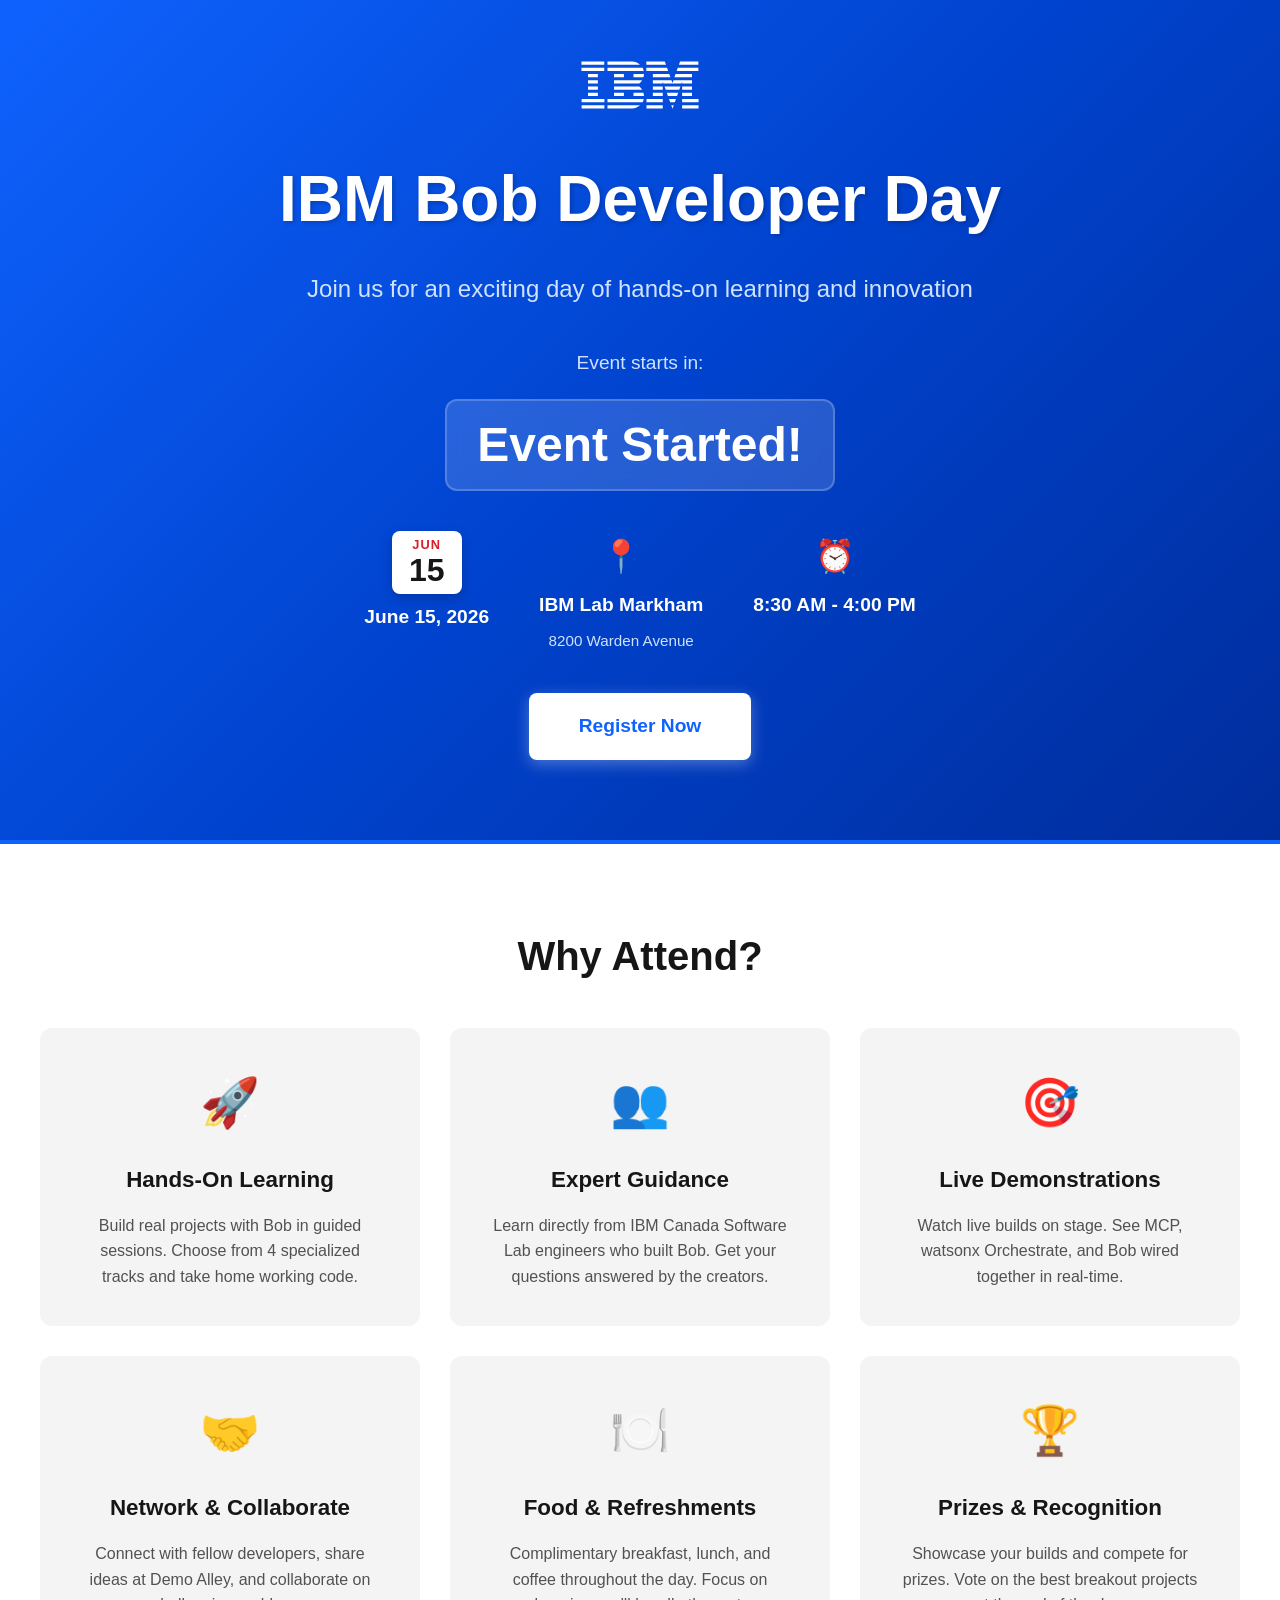
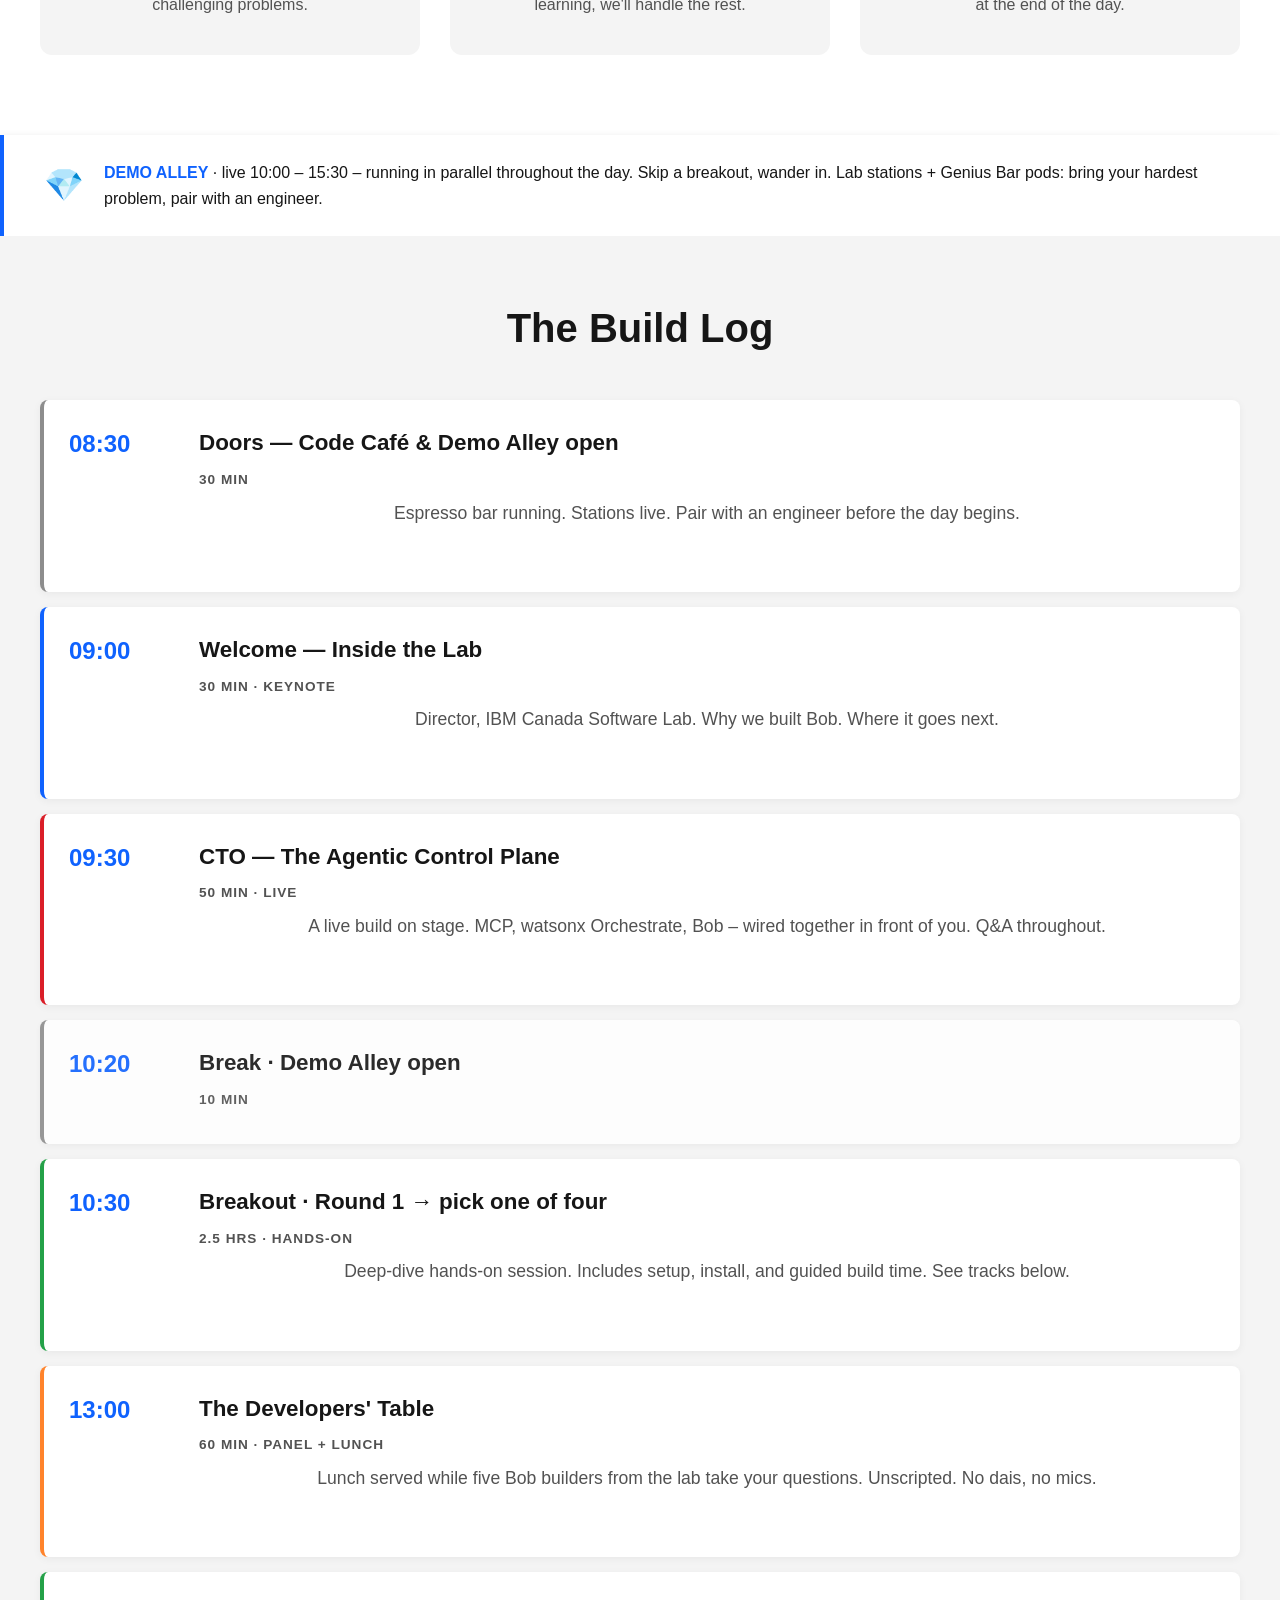
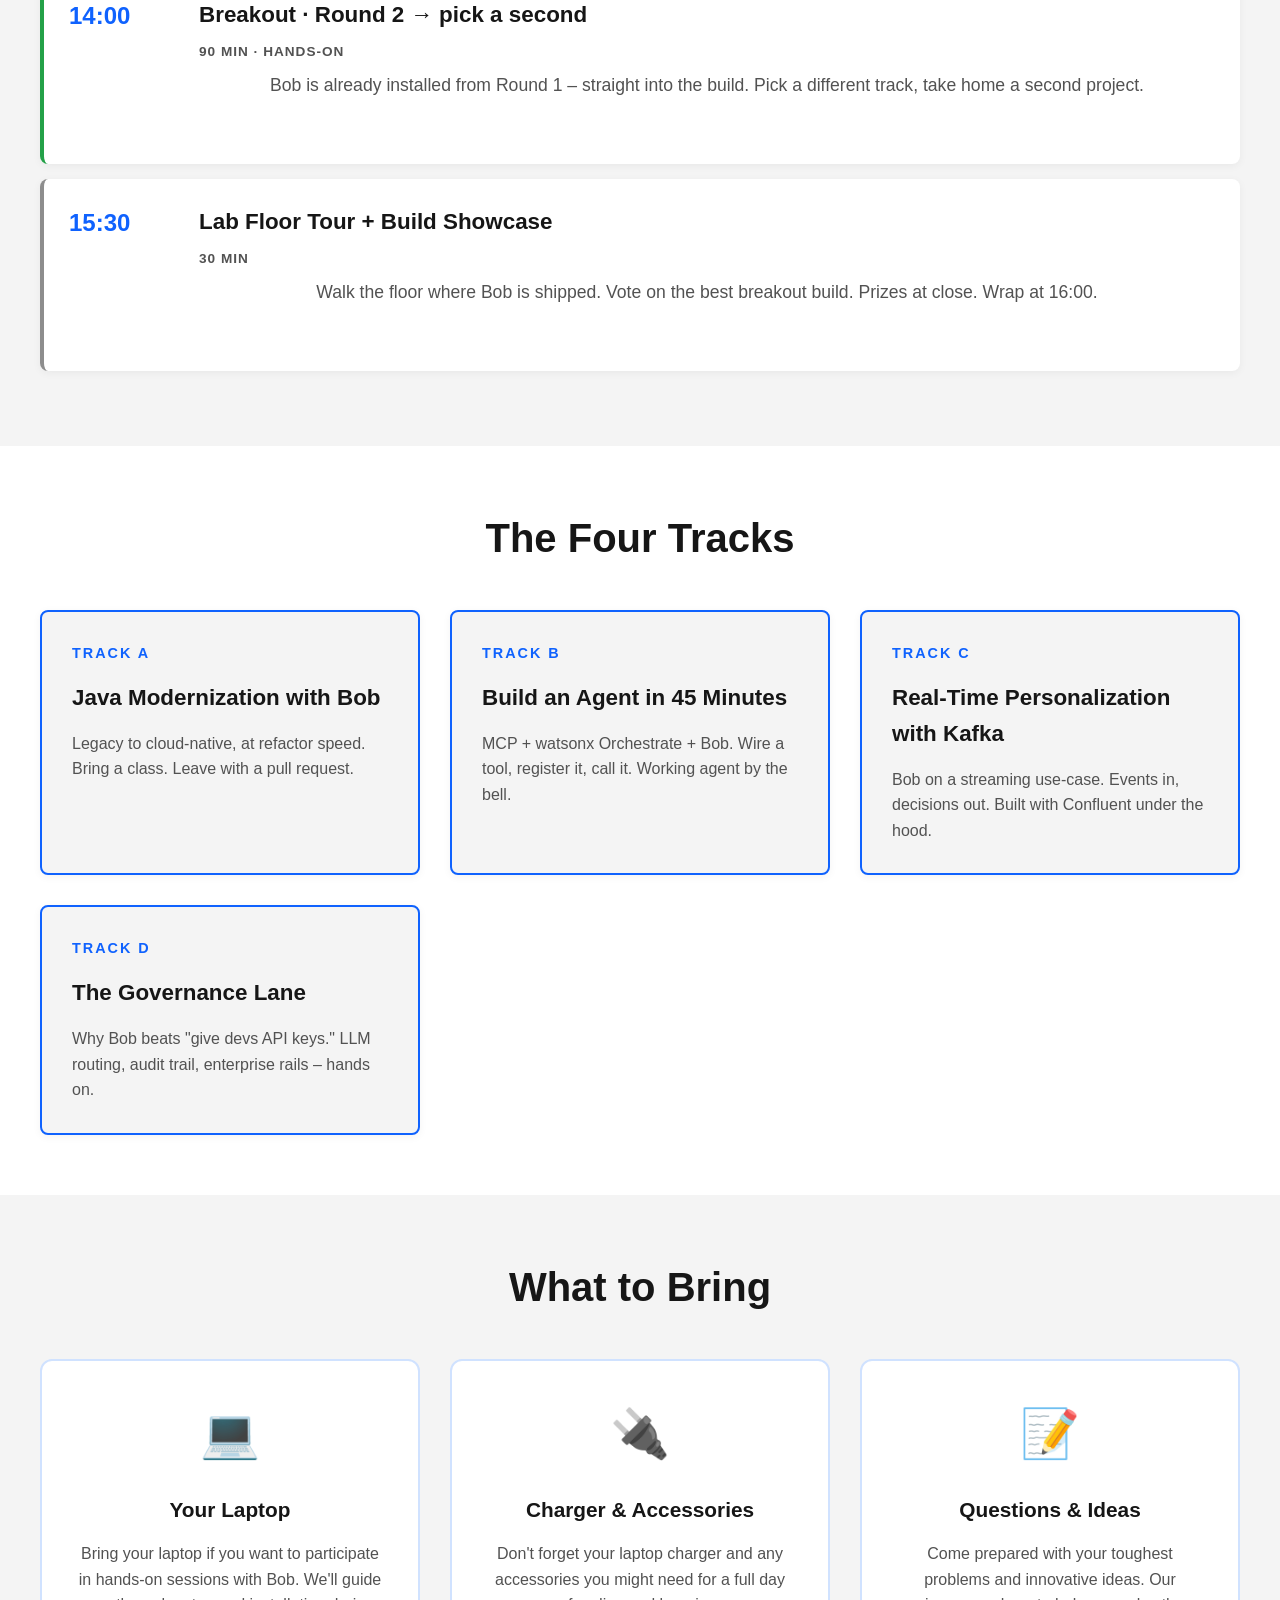
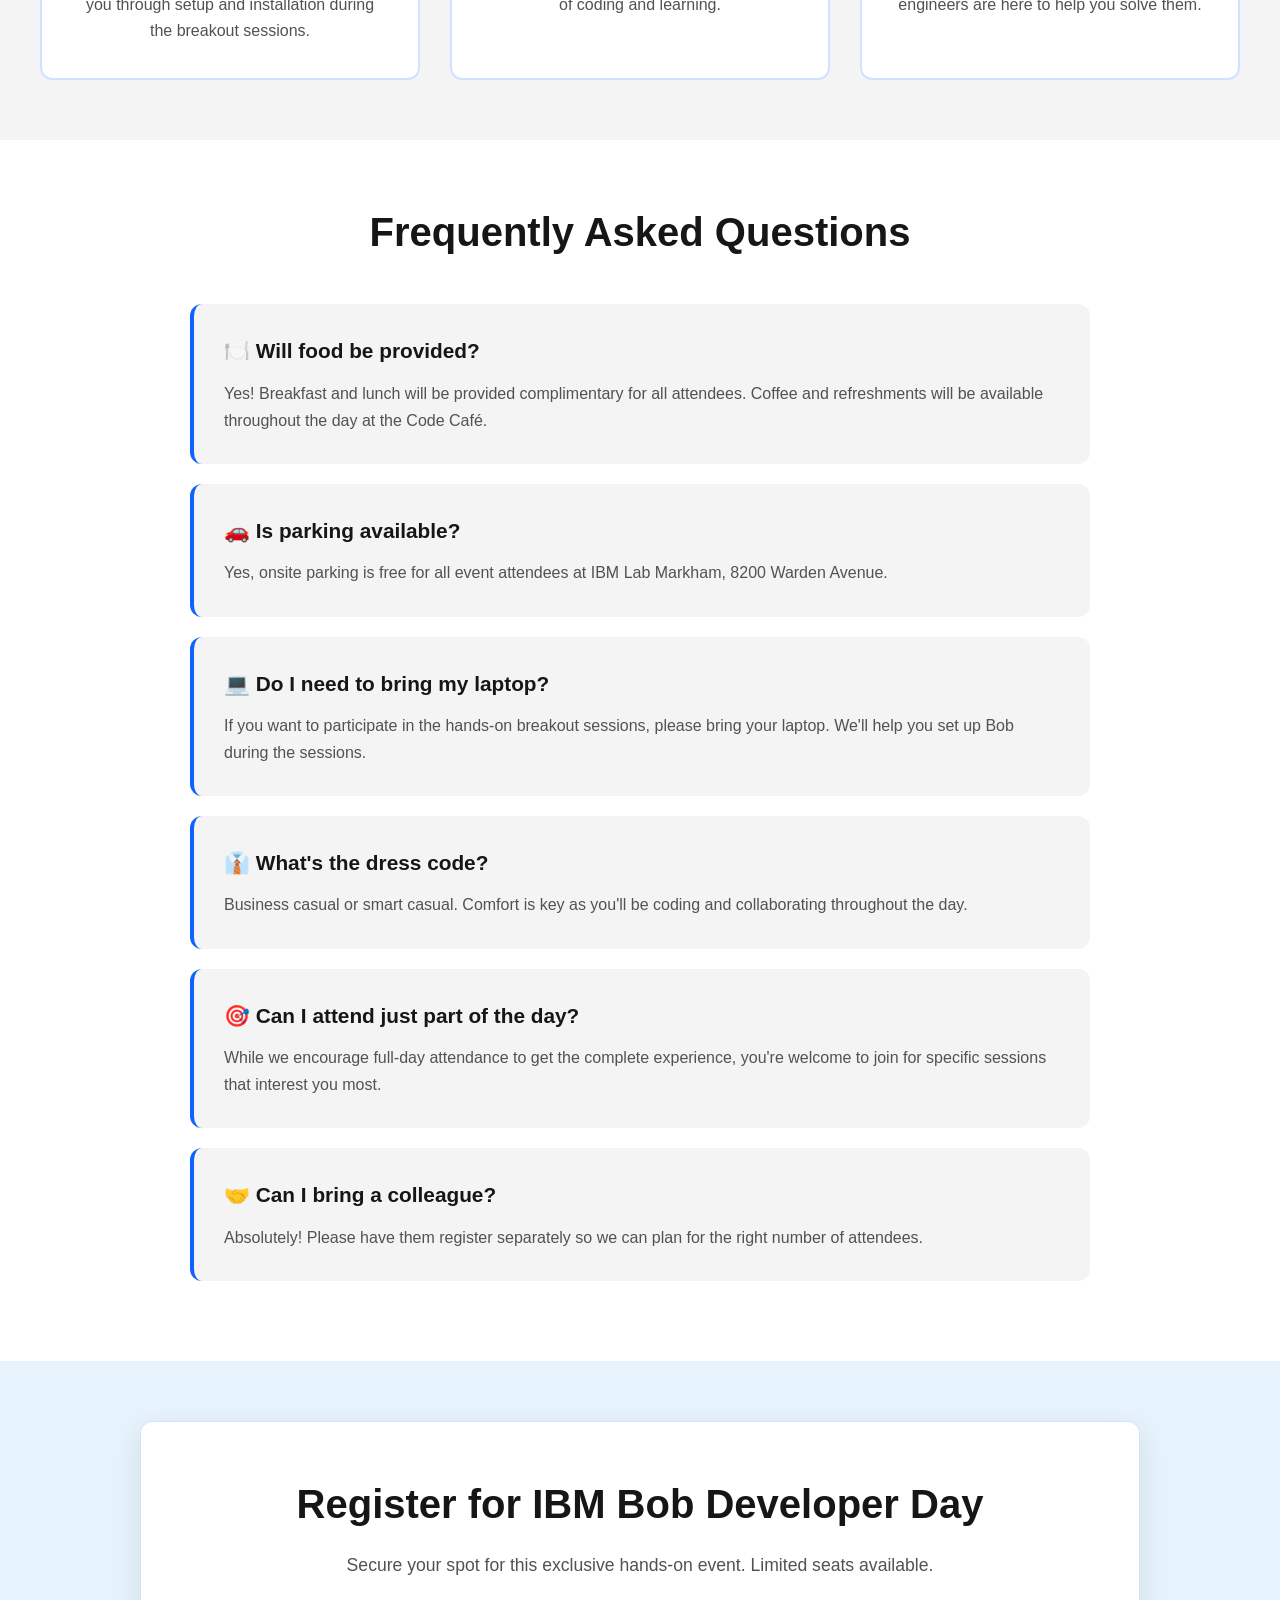
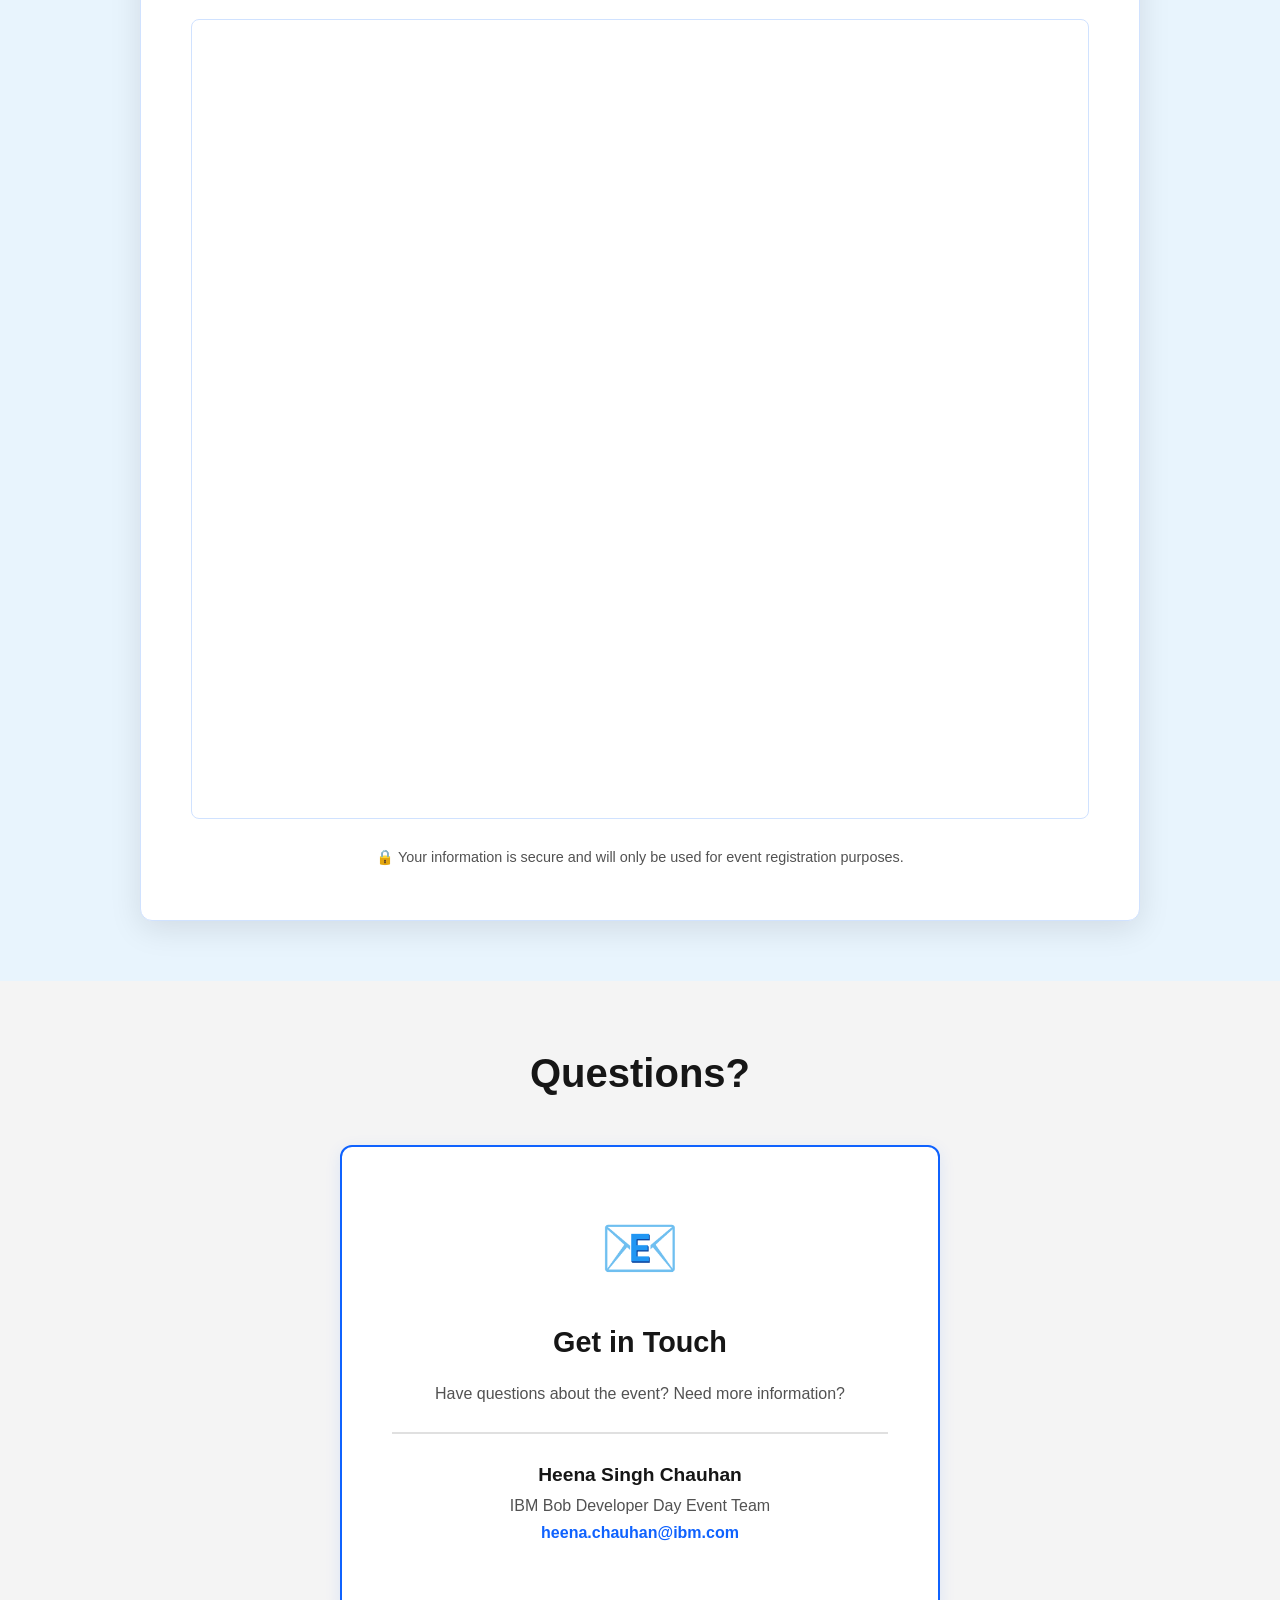
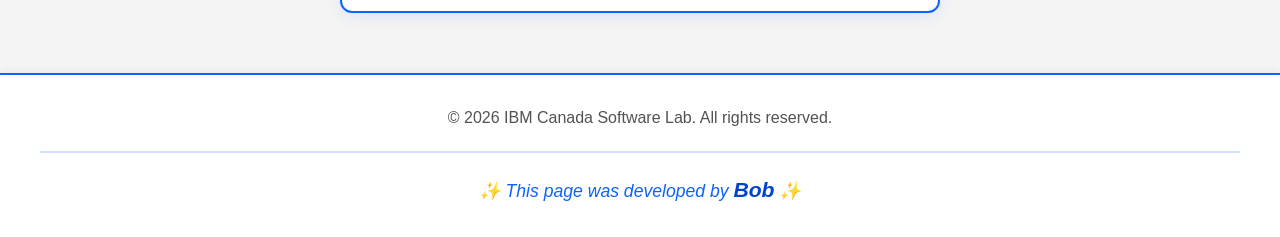
==== index.html @ 18f8a761 "Update index.html" ====
<!DOCTYPE html>
<html lang="en">
<head>
    <meta charset="UTF-8">
    <meta name="viewport" content="width=device-width, initial-scale=1.0">
    <title>IBM Bob Developer Day - June 15, 2026</title>
    <link rel="stylesheet" href="styles.css">
</head>
<body>
    <!-- Sticky Register Button -->
    <div id="stickyRegister" class="sticky-register">
        <a href="#register" class="btn-sticky">Register Now</a>
    </div>

    <div class="container">
        <header class="hero">
            <div class="hero-content">
                <img src="ibm-logo.svg" alt="IBM Logo" class="ibm-logo">
                <h1>IBM Bob Developer Day</h1>
                <p class="hero-subtitle">Join us for an exciting day of hands-on learning and innovation</p>
                
                <!-- Countdown Timer -->
                <div class="countdown-container">
                    <div class="countdown-label">Event starts in:</div>
                    <div id="countdown" class="countdown">
                        <div class="countdown-item">
                            <span id="days" class="countdown-value">00</span>
                            <span class="countdown-unit">Days</span>
                        </div>
                        <div class="countdown-item">
                            <span id="hours" class="countdown-value">00</span>
                            <span class="countdown-unit">Hours</span>
                        </div>
                        <div class="countdown-item">
                            <span id="minutes" class="countdown-value">00</span>
                            <span class="countdown-unit">Minutes</span>
                        </div>
                        <div class="countdown-item">
                            <span id="seconds" class="countdown-value">00</span>
                            <span class="countdown-unit">Seconds</span>
                        </div>
                    </div>
                </div>

                <div class="hero-details">
                    <div class="detail-item">
                        <div class="date-icon">
                            <div class="date-month">JUN</div>
                            <div class="date-day">15</div>
                        </div>
                        <strong>June 15, 2026</strong>
                    </div>
                    <div class="detail-item">
                        <span class="icon">📍</span>
                        <strong>IBM Lab Markham</strong>
                        <span>8200 Warden Avenue</span>
                    </div>
                    <div class="detail-item">
                        <span class="icon">⏰</span>
                        <strong>8:30 AM - 4:00 PM</strong>
                    </div>
                </div>
                <a href="#register" class="btn-hero">Register Now</a>
            </div>
        </header>

        <main>
            <!-- Event Highlights Section -->
            <section class="highlights-section">
                <h2 class="section-title">Why Attend?</h2>
                <div class="highlights-grid">
                    <div class="highlight-card">
                        <div class="highlight-icon">🚀</div>
                        <h3>Hands-On Learning</h3>
                        <p>Build real projects with Bob in guided sessions. Choose from 4 specialized tracks and take home working code.</p>
                    </div>
                    <div class="highlight-card">
                        <div class="highlight-icon">👥</div>
                        <h3>Expert Guidance</h3>
                        <p>Learn directly from IBM Canada Software Lab engineers who built Bob. Get your questions answered by the creators.</p>
                    </div>
                    <div class="highlight-card">
                        <div class="highlight-icon">🎯</div>
                        <h3>Live Demonstrations</h3>
                        <p>Watch live builds on stage. See MCP, watsonx Orchestrate, and Bob wired together in real-time.</p>
                    </div>
                    <div class="highlight-card">
                        <div class="highlight-icon">🤝</div>
                        <h3>Network & Collaborate</h3>
                        <p>Connect with fellow developers, share ideas at Demo Alley, and collaborate on challenging problems.</p>
                    </div>
                    <div class="highlight-card">
                        <div class="highlight-icon">🍽️</div>
                        <h3>Food & Refreshments</h3>
                        <p>Complimentary breakfast, lunch, and coffee throughout the day. Focus on learning, we'll handle the rest.</p>
                    </div>
                    <div class="highlight-card">
                        <div class="highlight-icon">🏆</div>
                        <h3>Prizes & Recognition</h3>
                        <p>Showcase your builds and compete for prizes. Vote on the best breakout projects at the end of the day.</p>
                    </div>
                </div>
            </section>

            <!-- Demo Alley Info -->
            <section class="info-banner">
                <div class="banner-content">
                    <span class="banner-icon">💎</span>
                    <div>
                        <strong>DEMO ALLEY</strong> · live 10:00 – 15:30 – running in parallel throughout the day. Skip a breakout, wander in. Lab stations + Genius Bar pods: bring your hardest problem, pair with an engineer.
                    </div>
                </div>
            </section>

            <!-- Agenda Section -->
            <section class="agenda-section">
                <h2 class="section-title">The Build Log</h2>
                
                <div class="agenda-timeline">
                    <div class="agenda-item">
                        <div class="time">08:30</div>
                        <div class="content">
                            <h3>Doors — Code Café & Demo Alley open</h3>
                            <p class="duration">30 MIN</p>
                            <p class="description">Espresso bar running. Stations live. Pair with an engineer before the day begins.</p>
                        </div>
                    </div>

                    <div class="agenda-item keynote">
                        <div class="time">09:00</div>
                        <div class="content">
                            <h3>Welcome — Inside the Lab <span class="badge"></span></h3>
                            <p class="duration">30 MIN · KEYNOTE</p>
                            <p class="description">Director, IBM Canada Software Lab. Why we built Bob. Where it goes next.</p>
                        </div>
                    </div>

                    <div class="agenda-item live">
                        <div class="time">09:30</div>
                        <div class="content">
                            <h3>CTO — The Agentic Control Plane <span class="badge"></span></h3>
                            <p class="duration">50 MIN · LIVE</p>
                            <p class="description">A live build on stage. MCP, watsonx Orchestrate, Bob – wired together in front of you. Q&A throughout.</p>
                        </div>
                    </div>

                    <div class="agenda-item break">
                        <div class="time">10:20</div>
                        <div class="content">
                            <h3>Break · Demo Alley open</h3>
                            <p class="duration">10 MIN</p>
                        </div>
                    </div>

                    <div class="agenda-item hands-on">
                        <div class="time">10:30</div>
                        <div class="content">
                            <h3>Breakout · Round 1 → pick one of four <span class="badge"></span></h3>
                            <p class="duration">2.5 HRS · HANDS-ON</p>
                            <p class="description">Deep-dive hands-on session. Includes setup, install, and guided build time. See tracks below.</p>
                        </div>
                    </div>

                    <div class="agenda-item panel">
                        <div class="time">13:00</div>
                        <div class="content">
                            <h3>The Developers' Table <span class="badge"></span></h3>
                            <p class="duration">60 MIN · PANEL + LUNCH</p>
                            <p class="description">Lunch served while five Bob builders from the lab take your questions. Unscripted. No dais, no mics.</p>
                        </div>
                    </div>

                    <div class="agenda-item hands-on">
                        <div class="time">14:00</div>
                        <div class="content">
                            <h3>Breakout · Round 2 → pick a second <span class="badge"></span></h3>
                            <p class="duration">90 MIN · HANDS-ON</p>
                            <p class="description">Bob is already installed from Round 1 – straight into the build. Pick a different track, take home a second project.</p>
                        </div>
                    </div>

                    <div class="agenda-item">
                        <div class="time">15:30</div>
                        <div class="content">
                            <h3>Lab Floor Tour + Build Showcase</h3>
                            <p class="duration">30 MIN</p>
                            <p class="description">Walk the floor where Bob is shipped. Vote on the best breakout build. Prizes at close. Wrap at 16:00.</p>
                        </div>
                    </div>
                </div>
            </section>

            <!-- Tracks Section -->
            <section class="tracks-section">
                <h2 class="section-title">The Four Tracks</h2>
                
                <div class="tracks-grid">
                    <div class="track-card">
                        <div class="track-header">TRACK A</div>
                        <h3>Java Modernization with Bob</h3>
                        <p>Legacy to cloud-native, at refactor speed. Bring a class. Leave with a pull request.</p>
                    </div>

                    <div class="track-card">
                        <div class="track-header">TRACK B</div>
                        <h3>Build an Agent in 45 Minutes</h3>
                        <p>MCP + watsonx Orchestrate + Bob. Wire a tool, register it, call it. Working agent by the bell.</p>
                    </div>

                    <div class="track-card">
                        <div class="track-header">TRACK C</div>
                        <h3>Real-Time Personalization with Kafka</h3>
                        <p>Bob on a streaming use-case. Events in, decisions out. Built with Confluent under the hood.</p>
                    </div>

                    <div class="track-card">
                        <div class="track-header">TRACK D</div>
                        <h3>The Governance Lane</h3>
                        <p>Why Bob beats "give devs API keys." LLM routing, audit trail, enterprise rails – hands on.</p>
                    </div>
                </div>
            </section>

            <!-- What to Bring Section -->
            <section class="info-section">
                <h2 class="section-title">What to Bring</h2>
                <div class="info-content">
                    <div class="info-card">
                        <div class="info-icon">💻</div>
                        <h3>Your Laptop</h3>
                        <p>Bring your laptop if you want to participate in hands-on sessions with Bob. We'll guide you through setup and installation during the breakout sessions.</p>
                    </div>
                    <div class="info-card">
                        <div class="info-icon">🔌</div>
                        <h3>Charger & Accessories</h3>
                        <p>Don't forget your laptop charger and any accessories you might need for a full day of coding and learning.</p>
                    </div>
                    <div class="info-card">
                        <div class="info-icon">📝</div>
                        <h3>Questions & Ideas</h3>
                        <p>Come prepared with your toughest problems and innovative ideas. Our engineers are here to help you solve them.</p>
                    </div>
                </div>
            </section>

            <!-- FAQ Section -->
            <section class="faq-section">
                <h2 class="section-title">Frequently Asked Questions</h2>
                <div class="faq-container">
                    <div class="faq-item">
                        <h3>🍽️ Will food be provided?</h3>
                        <p>Yes! Breakfast and lunch will be provided complimentary for all attendees. Coffee and refreshments will be available throughout the day at the Code Café.</p>
                    </div>
                    <div class="faq-item">
                        <h3>🚗 Is parking available?</h3>
                        <p>Yes, onsite parking is free for all event attendees at IBM Lab Markham, 8200 Warden Avenue.</p>
                    </div>
                    <div class="faq-item">
                        <h3>💻 Do I need to bring my laptop?</h3>
                        <p>If you want to participate in the hands-on breakout sessions, please bring your laptop. We'll help you set up Bob during the sessions.</p>
                    </div>
                    <div class="faq-item">
                        <h3>👔 What's the dress code?</h3>
                        <p>Business casual or smart casual. Comfort is key as you'll be coding and collaborating throughout the day.</p>
                    </div>
                    <div class="faq-item">
                        <h3>🎯 Can I attend just part of the day?</h3>
                        <p>While we encourage full-day attendance to get the complete experience, you're welcome to join for specific sessions that interest you most.</p>
                    </div>
                    <div class="faq-item">
                        <h3>🤝 Can I bring a colleague?</h3>
                        <p>Absolutely! Please have them register separately so we can plan for the right number of attendees.</p>
                    </div>
                </div>
            </section>

            <!-- Registration Section -->
            <section id="register" class="registration-section">
                <div class="registration-card" style="max-width: 1000px;">
                    <h2>Register for IBM Bob Developer Day</h2>
                    <p class="description">Secure your spot for this exclusive hands-on event. Limited seats available.</p>
                    
                    <!-- PASTE YOUR AIRTABLE EMBED CODE BELOW THIS LINE -->
                    <!-- Replace the src URL with your Airtable embed URL -->
                    <iframe class="airtable-embed"
                            src="https://airtable.com/embed/appYo5AO9TQs8hWMN/shrfKEt4EBQ4R2yKo"
                            frameborder="0"
                            onmousewheel=""
                            width="100%"
                            height="800"
                            style="background: transparent; border: 1px solid #d0e2ff; border-radius: 8px;">
                    </iframe>
                    <!-- PASTE YOUR AIRTABLE EMBED CODE ABOVE THIS LINE -->
                    
                    <p style="text-align: center; color: #525252; margin-top: 20px; font-size: 0.9em;">
                        🔒 Your information is secure and will only be used for event registration purposes.
                    </p>
                </div>
            </section>

            <!-- Contact Section -->
            <section class="contact-section">
                <h2 class="section-title">Questions?</h2>
                <div class="contact-card">
                    <div class="contact-icon">📧</div>
                    <h3>Get in Touch</h3>
                    <p>Have questions about the event? Need more information?</p>
                    <p class="contact-info">
                        <strong>Heena Singh Chauhan</strong><br>
                        IBM Bob Developer Day Event Team<br>
                        <a href="mailto:heena.chauhan@ibm.com">heena.chauhan@ibm.com</a>
                    </p>
                </div>
            </section>
        </main>

        <footer>
            <p>&copy; 2026 IBM Canada Software Lab. All rights reserved.</p>
            <div class="bob-credit">
                <p>✨ This page was developed by <strong>Bob</strong> ✨</p>
            </div>
        </footer>
    </div>

    <script src="script.js"></script>
</body>
</html>
---- styles.css ----
* {
    margin: 0;
    padding: 0;
    box-sizing: border-box;
}

body {
    font-family: 'IBM Plex Sans', 'Segoe UI', Tahoma, Geneva, Verdana, sans-serif;
    background: #e8f4fd;
    color: #161616;
    line-height: 1.6;
}

.container {
    max-width: 1400px;
    margin: 0 auto;
}

/* Sticky Register Button */
.sticky-register {
    position: fixed;
    bottom: 30px;
    right: 30px;
    z-index: 999;
    opacity: 0;
    transform: translateY(100px);
    transition: all 0.3s ease;
}

.sticky-register.visible {
    opacity: 1;
    transform: translateY(0);
}

.btn-sticky {
    display: inline-block;
    padding: 16px 32px;
    background: #0f62fe;
    color: white;
    text-decoration: none;
    border-radius: 50px;
    font-size: 1.1em;
    font-weight: 600;
    box-shadow: 0 8px 24px rgba(15, 98, 254, 0.4);
    transition: all 0.3s;
}

.btn-sticky:hover {
    background: #0043ce;
    transform: translateY(-3px);
    box-shadow: 0 12px 32px rgba(15, 98, 254, 0.5);
}

/* Hero Section */
.hero {
    background: linear-gradient(135deg, #0f62fe 0%, #0043ce 50%, #002d9c 100%);
    padding: 60px 40px 80px;
    text-align: center;
    border-bottom: 4px solid #0f62fe;
    box-shadow: 0 4px 20px rgba(15, 98, 254, 0.2);
}

.ibm-logo {
    width: 120px;
    height: auto;
    margin-bottom: 30px;
    filter: brightness(0) invert(1);
}

.hero-content h1 {
    font-size: 4em;
    font-weight: 600;
    margin-bottom: 20px;
    color: #ffffff;
    text-shadow: 2px 2px 4px rgba(0, 0, 0, 0.2);
}

.hero-subtitle {
    font-size: 1.5em;
    color: #d0e2ff;
    margin-bottom: 40px;
}

/* Countdown Timer */
.countdown-container {
    margin: 40px 0;
}

.countdown-label {
    color: #d0e2ff;
    font-size: 1.2em;
    margin-bottom: 20px;
    font-weight: 500;
}

.countdown {
    display: flex;
    justify-content: center;
    gap: 30px;
    flex-wrap: wrap;
}

.countdown-item {
    background: rgba(255, 255, 255, 0.15);
    backdrop-filter: blur(10px);
    padding: 20px 30px;
    border-radius: 12px;
    min-width: 100px;
    border: 2px solid rgba(255, 255, 255, 0.2);
}

.countdown-value {
    display: block;
    font-size: 3em;
    font-weight: 700;
    color: #ffffff;
    line-height: 1;
}

.countdown-unit {
    display: block;
    font-size: 0.9em;
    color: #d0e2ff;
    margin-top: 8px;
    text-transform: uppercase;
    letter-spacing: 1px;
}

.hero-details {
    display: flex;
    justify-content: center;
    gap: 50px;
    margin: 40px 0;
    flex-wrap: wrap;
}

.detail-item {
    display: flex;
    flex-direction: column;
    align-items: center;
    gap: 8px;
}

.detail-item .icon {
    font-size: 2em;
}

/* Custom Date Icon */
.date-icon {
    background: #ffffff;
    border-radius: 8px;
    padding: 8px 12px;
    text-align: center;
    box-shadow: 0 4px 12px rgba(0, 0, 0, 0.2);
    min-width: 70px;
}

.date-month {
    font-size: 0.8em;
    font-weight: 700;
    color: #da1e28;
    letter-spacing: 1px;
    line-height: 1;
}

.date-day {
    font-size: 2em;
    font-weight: 700;
    color: #161616;
    line-height: 1;
    margin-top: 2px;
}

.detail-item strong {
    font-size: 1.2em;
    color: #ffffff;
}

.detail-item span {
    color: #d0e2ff;
    font-size: 0.95em;
}

.btn-hero {
    display: inline-block;
    padding: 18px 50px;
    background: #ffffff;
    color: #0f62fe;
    text-decoration: none;
    border-radius: 8px;
    font-size: 1.2em;
    font-weight: 600;
    transition: all 0.3s;
    box-shadow: 0 4px 15px rgba(255, 255, 255, 0.3);
}

.btn-hero:hover {
    background: #f4f4f4;
    transform: translateY(-2px);
    box-shadow: 0 6px 20px rgba(255, 255, 255, 0.4);
}

/* Event Highlights Section */
.highlights-section {
    background: #ffffff;
    padding: 80px 40px;
}

.highlights-grid {
    display: grid;
    grid-template-columns: repeat(auto-fit, minmax(300px, 1fr));
    gap: 30px;
    max-width: 1200px;
    margin: 0 auto;
}

.highlight-card {
    background: #f4f4f4;
    padding: 35px;
    border-radius: 12px;
    text-align: center;
    transition: all 0.3s;
    border: 2px solid transparent;
}

.highlight-card:hover {
    transform: translateY(-5px);
    box-shadow: 0 8px 24px rgba(15, 98, 254, 0.15);
    border-color: #0f62fe;
    background: #ffffff;
}

.highlight-icon {
    font-size: 3em;
    margin-bottom: 20px;
}

.highlight-card h3 {
    font-size: 1.4em;
    color: #161616;
    margin-bottom: 15px;
    font-weight: 600;
}

.highlight-card p {
    color: #525252;
    line-height: 1.6;
}

/* Info Banner */
.info-banner {
    background: #ffffff;
    border-left: 4px solid #0f62fe;
    padding: 25px 40px;
    margin: 0;
    box-shadow: 0 2px 8px rgba(0, 0, 0, 0.1);
}

.banner-content {
    display: flex;
    align-items: center;
    gap: 20px;
    max-width: 1200px;
    margin: 0 auto;
}

.banner-icon {
    font-size: 2em;
}

.banner-content strong {
    color: #0f62fe;
}

/* Section Styling */
section {
    padding: 60px 40px;
}

.section-title {
    font-size: 2.5em;
    margin-bottom: 40px;
    color: #161616;
    text-align: center;
    font-weight: 600;
}

/* Agenda Timeline */
.agenda-section {
    background: #f4f4f4;
}

.agenda-timeline {
    max-width: 1200px;
    margin: 0 auto;
}

.agenda-item {
    display: grid;
    grid-template-columns: 100px 1fr;
    gap: 30px;
    padding: 25px;
    margin-bottom: 15px;
    background: #ffffff;
    border-radius: 8px;
    border-left: 4px solid #8d8d8d;
    transition: all 0.3s;
    box-shadow: 0 2px 8px rgba(0, 0, 0, 0.05);
}

.agenda-item:hover {
    box-shadow: 0 4px 16px rgba(0, 0, 0, 0.1);
    transform: translateX(5px);
}

.agenda-item.keynote {
    border-left-color: #0f62fe;
}

.agenda-item.live {
    border-left-color: #da1e28;
}

.agenda-item.hands-on {
    border-left-color: #24a148;
}

.agenda-item.panel {
    border-left-color: #ff832b;
}

.agenda-item.break {
    border-left-color: #8d8d8d;
    opacity: 0.9;
}

.agenda-item .time {
    font-size: 1.5em;
    font-weight: 700;
    color: #0f62fe;
}

.agenda-item h3 {
    font-size: 1.4em;
    color: #161616;
    margin-bottom: 8px;
    font-weight: 600;
}

.agenda-item .badge {
    color: #0f62fe;
    font-size: 0.8em;
}

.agenda-item .duration {
    color: #525252;
    font-size: 0.85em;
    margin-bottom: 8px;
    text-transform: uppercase;
    letter-spacing: 1px;
    font-weight: 600;
}

.agenda-item .description {
    color: #525252;
    line-height: 1.6;
}

/* Tracks Section */
.tracks-section {
    background: #ffffff;
}

.tracks-grid {
    display: grid;
    grid-template-columns: repeat(auto-fit, minmax(280px, 1fr));
    gap: 30px;
    max-width: 1200px;
    margin: 0 auto;
}

.track-card {
    background: #f4f4f4;
    padding: 30px;
    border-radius: 8px;
    border: 2px solid #0f62fe;
    transition: all 0.3s;
    box-shadow: 0 2px 8px rgba(0, 0, 0, 0.05);
}

.track-card:hover {
    transform: translateY(-5px);
    box-shadow: 0 8px 24px rgba(15, 98, 254, 0.2);
    background: #ffffff;
}

.track-header {
    color: #0f62fe;
    font-weight: 700;
    font-size: 0.9em;
    letter-spacing: 2px;
    margin-bottom: 15px;
}

.track-card h3 {
    font-size: 1.4em;
    color: #161616;
    margin-bottom: 15px;
    font-weight: 600;
}

.track-card p {
    color: #525252;
    line-height: 1.6;
}

/* Info Section (What to Bring) */
.info-section {
    background: #f4f4f4;
}

.info-content {
    display: grid;
    grid-template-columns: repeat(auto-fit, minmax(300px, 1fr));
    gap: 30px;
    max-width: 1200px;
    margin: 0 auto;
}

.info-card {
    background: #ffffff;
    padding: 35px;
    border-radius: 12px;
    text-align: center;
    border: 2px solid #d0e2ff;
    transition: all 0.3s;
}

.info-card:hover {
    transform: translateY(-5px);
    box-shadow: 0 8px 24px rgba(15, 98, 254, 0.15);
    border-color: #0f62fe;
}

.info-icon {
    font-size: 3em;
    margin-bottom: 20px;
}

.info-card h3 {
    font-size: 1.3em;
    color: #161616;
    margin-bottom: 15px;
    font-weight: 600;
}

.info-card p {
    color: #525252;
    line-height: 1.6;
}

/* FAQ Section */
.faq-section {
    background: #ffffff;
}

.faq-container {
    max-width: 900px;
    margin: 0 auto;
}

.faq-item {
    background: #f4f4f4;
    padding: 30px;
    margin-bottom: 20px;
    border-radius: 12px;
    border-left: 4px solid #0f62fe;
    transition: all 0.3s;
}

.faq-item:hover {
    box-shadow: 0 4px 16px rgba(15, 98, 254, 0.1);
    transform: translateX(5px);
}

.faq-item h3 {
    font-size: 1.3em;
    color: #161616;
    margin-bottom: 12px;
    font-weight: 600;
}

.faq-item p {
    color: #525252;
    line-height: 1.7;
}

/* Contact Section */
.contact-section {
    background: #f4f4f4;
}

.contact-card {
    max-width: 600px;
    margin: 0 auto;
    background: #ffffff;
    padding: 50px;
    border-radius: 12px;
    text-align: center;
    border: 2px solid #0f62fe;
    box-shadow: 0 4px 16px rgba(15, 98, 254, 0.1);
}

.contact-icon {
    font-size: 4em;
    margin-bottom: 20px;
}

.contact-card h3 {
    font-size: 1.8em;
    color: #161616;
    margin-bottom: 15px;
    font-weight: 600;
}

.contact-card p {
    color: #525252;
    line-height: 1.7;
    margin-bottom: 15px;
}

.contact-info {
    margin-top: 25px;
    padding-top: 25px;
    border-top: 2px solid #e0e0e0;
}

.contact-info strong {
    color: #161616;
    font-size: 1.2em;
}

.contact-info a {
    color: #0f62fe;
    text-decoration: none;
    font-weight: 600;
}

.contact-info a:hover {
    text-decoration: underline;
}

/* Registration Section */
.registration-section {
    background: #e8f4fd;
}

.registration-card {
    max-width: 900px;
    margin: 0 auto;
    background: #ffffff;
    border-radius: 12px;
    padding: 50px;
    box-shadow: 0 8px 32px rgba(0, 0, 0, 0.1);
    border: 1px solid #d0e2ff;
}

.registration-card h2 {
    font-size: 2.5em;
    color: #161616;
    margin-bottom: 15px;
    text-align: center;
    font-weight: 600;
}

.description {
    color: #525252;
    margin-bottom: 40px;
    text-align: center;
    font-size: 1.1em;
}

.form-row {
    display: grid;
    grid-template-columns: 1fr 1fr;
    gap: 25px;
    margin-bottom: 25px;
}

@media (max-width: 768px) {
    .form-row {
        grid-template-columns: 1fr;
    }
    
    .hero-details {
        flex-direction: column;
        gap: 30px;
    }
    
    .agenda-item {
        grid-template-columns: 1fr;
        gap: 15px;
    }
    
    .hero-content h1 {
        font-size: 2.5em;
    }
    
    .countdown {
        gap: 15px;
    }
    
    .countdown-item {
        min-width: 80px;
        padding: 15px 20px;
    }
    
    .countdown-value {
        font-size: 2em;
    }
    
    .sticky-register {
        bottom: 20px;
        right: 20px;
    }
    
    .btn-sticky {
        padding: 14px 28px;
        font-size: 1em;
    }
}

.form-group {
    display: flex;
    flex-direction: column;
}

.form-group label {
    color: #161616;
    font-weight: 600;
    margin-bottom: 10px;
    font-size: 0.95em;
}

.form-group input {
    padding: 14px 18px;
    border: 2px solid #d0e2ff;
    border-radius: 6px;
    font-size: 1em;
    background: #ffffff;
    color: #161616;
    transition: all 0.3s;
}

.form-group input:focus {
    outline: none;
    border-color: #0f62fe;
    box-shadow: 0 0 0 3px rgba(15, 98, 254, 0.1);
}

.form-group input::placeholder {
    color: #8d8d8d;
}

.form-actions {
    display: flex;
    gap: 20px;
    margin-top: 40px;
}

.btn-primary, .btn-secondary {
    padding: 16px 35px;
    border: none;
    border-radius: 8px;
    font-size: 1.1em;
    font-weight: 600;
    cursor: pointer;
    transition: all 0.3s;
    text-decoration: none;
    display: inline-block;
    text-align: center;
}

.btn-primary {
    background: #0f62fe;
    color: white;
    flex: 1;
}

.btn-primary:hover {
    background: #0043ce;
    transform: translateY(-2px);
    box-shadow: 0 6px 20px rgba(15, 98, 254, 0.3);
}

.btn-secondary {
    background: #f4f4f4;
    color: #161616;
    border: 2px solid #d0e2ff;
}

.btn-secondary:hover {
    background: #e8f4fd;
    border-color: #0f62fe;
}

.success-message {
    background: #defbe6;
    border: 2px solid #24a148;
    color: #0e6027;
    padding: 20px;
    border-radius: 8px;
    margin-top: 25px;
    text-align: center;
}

.error-message {
    background: #fff1f1;
    border: 2px solid #da1e28;
    color: #750e13;
    padding: 20px;
    border-radius: 8px;
    margin-top: 25px;
    text-align: center;
}

/* Footer */
footer {
    background: #ffffff;
    padding: 30px 40px;
    text-align: center;
    border-top: 2px solid #0f62fe;
    box-shadow: 0 -2px 8px rgba(0, 0, 0, 0.05);
}

footer p {
    color: #525252;
}

/* Bob Credit */
.bob-credit {
    margin-top: 20px;
    padding-top: 20px;
    border-top: 2px solid #d0e2ff;
}

.bob-credit p {
    color: #0f62fe;
    font-size: 1.1em;
    font-style: italic;
}

.bob-credit strong {
    color: #0043ce;
    font-weight: 700;
    font-size: 1.2em;
}

/* Dashboard Styles */
.dashboard-header {
    display: flex;
    justify-content: space-between;
    align-items: center;
    margin-bottom: 30px;
    flex-wrap: wrap;
    gap: 20px;
}

.dashboard-card {
    background: #ffffff;
    border-radius: 12px;
    padding: 50px;
    box-shadow: 0 8px 32px rgba(0, 0, 0, 0.1);
    border: 1px solid #d0e2ff;
}

.dashboard-card h2 {
    color: #161616;
    font-size: 2.5em;
    font-weight: 600;
}

.stats-grid {
    display: grid;
    grid-template-columns: repeat(auto-fit, minmax(250px, 1fr));
    gap: 25px;
    margin-bottom: 40px;
}

.stat-card {
    background: linear-gradient(135deg, #0f62fe 0%, #0043ce 100%);
    color: white;
    padding: 35px;
    border-radius: 12px;
    text-align: center;
    border: 2px solid #0f62fe;
    box-shadow: 0 4px 16px rgba(15, 98, 254, 0.2);
}

.stat-card h3 {
    font-size: 3em;
    margin-bottom: 10px;
    font-weight: 600;
}

.stat-card p {
    font-size: 1.1em;
    opacity: 0.95;
}

.table-container {
    overflow-x: auto;
}

table {
    width: 100%;
    border-collapse: collapse;
    margin-top: 20px;
}

thead {
    background: #f4f4f4;
}

th, td {
    padding: 18px;
    text-align: left;
    border-bottom: 1px solid #e0e0e0;
}

th {
    font-weight: 600;
    color: #0f62fe;
    text-transform: uppercase;
    font-size: 0.9em;
    letter-spacing: 1px;
}

td {
    color: #161616;
}

tbody tr:hover {
    background: #f4f4f4;
}

.action-buttons {
    display: flex;
    gap: 10px;
}

.btn-small {
    padding: 8px 16px;
    border: none;
    border-radius: 6px;
    font-size: 0.9em;
    cursor: pointer;
    transition: all 0.3s;
    font-weight: 600;
}

.btn-delete {
    background: #da1e28;
    color: white;
}

.btn-delete:hover {
    background: #ba1b23;
}

.btn-export {
    background: #24a148;
    color: white;
    padding: 14px 28px;
    border: none;
    border-radius: 8px;
    font-size: 1em;
    font-weight: 600;
    cursor: pointer;
    transition: all 0.3s;
}

.btn-export:hover {
    background: #198038;
    transform: translateY(-2px);
}

.empty-state {
    text-align: center;
    padding: 80px 20px;
    color: #8d8d8d;
}

.empty-state p {
    font-size: 1.3em;
    margin-bottom: 15px;
}

/* Authentication Modal */
.auth-modal {
    position: fixed;
    top: 0;
    left: 0;
    width: 100%;
    height: 100%;
    background: rgba(0, 0, 0, 0.7);
    display: flex;
    justify-content: center;
    align-items: center;
    z-index: 1000;
}

.auth-content {
    background: #ffffff;
    padding: 40px;
    border-radius: 12px;
    max-width: 500px;
    width: 90%;
    box-shadow: 0 8px 32px rgba(0, 0, 0, 0.3);
}

.auth-content h2 {
    color: #161616;
    margin-bottom: 20px;
    font-weight: 600;
}

.auth-content p {
    color: #525252;
    margin-bottom: 25px;
}

.auth-content input {
    width: 100%;
    padding: 14px 18px;
    border: 2px solid #d0e2ff;
    border-radius: 6px;
    font-size: 1em;
    margin-bottom: 20px;
}

.auth-content input:focus {
    outline: none;
    border-color: #0f62fe;
}

.auth-error {
    background: #fff1f1;
    border: 2px solid #da1e28;
    color: #750e13;
    padding: 12px;
    border-radius: 6px;
    margin-bottom: 20px;
    display: none;
}

/* Made with Bob */
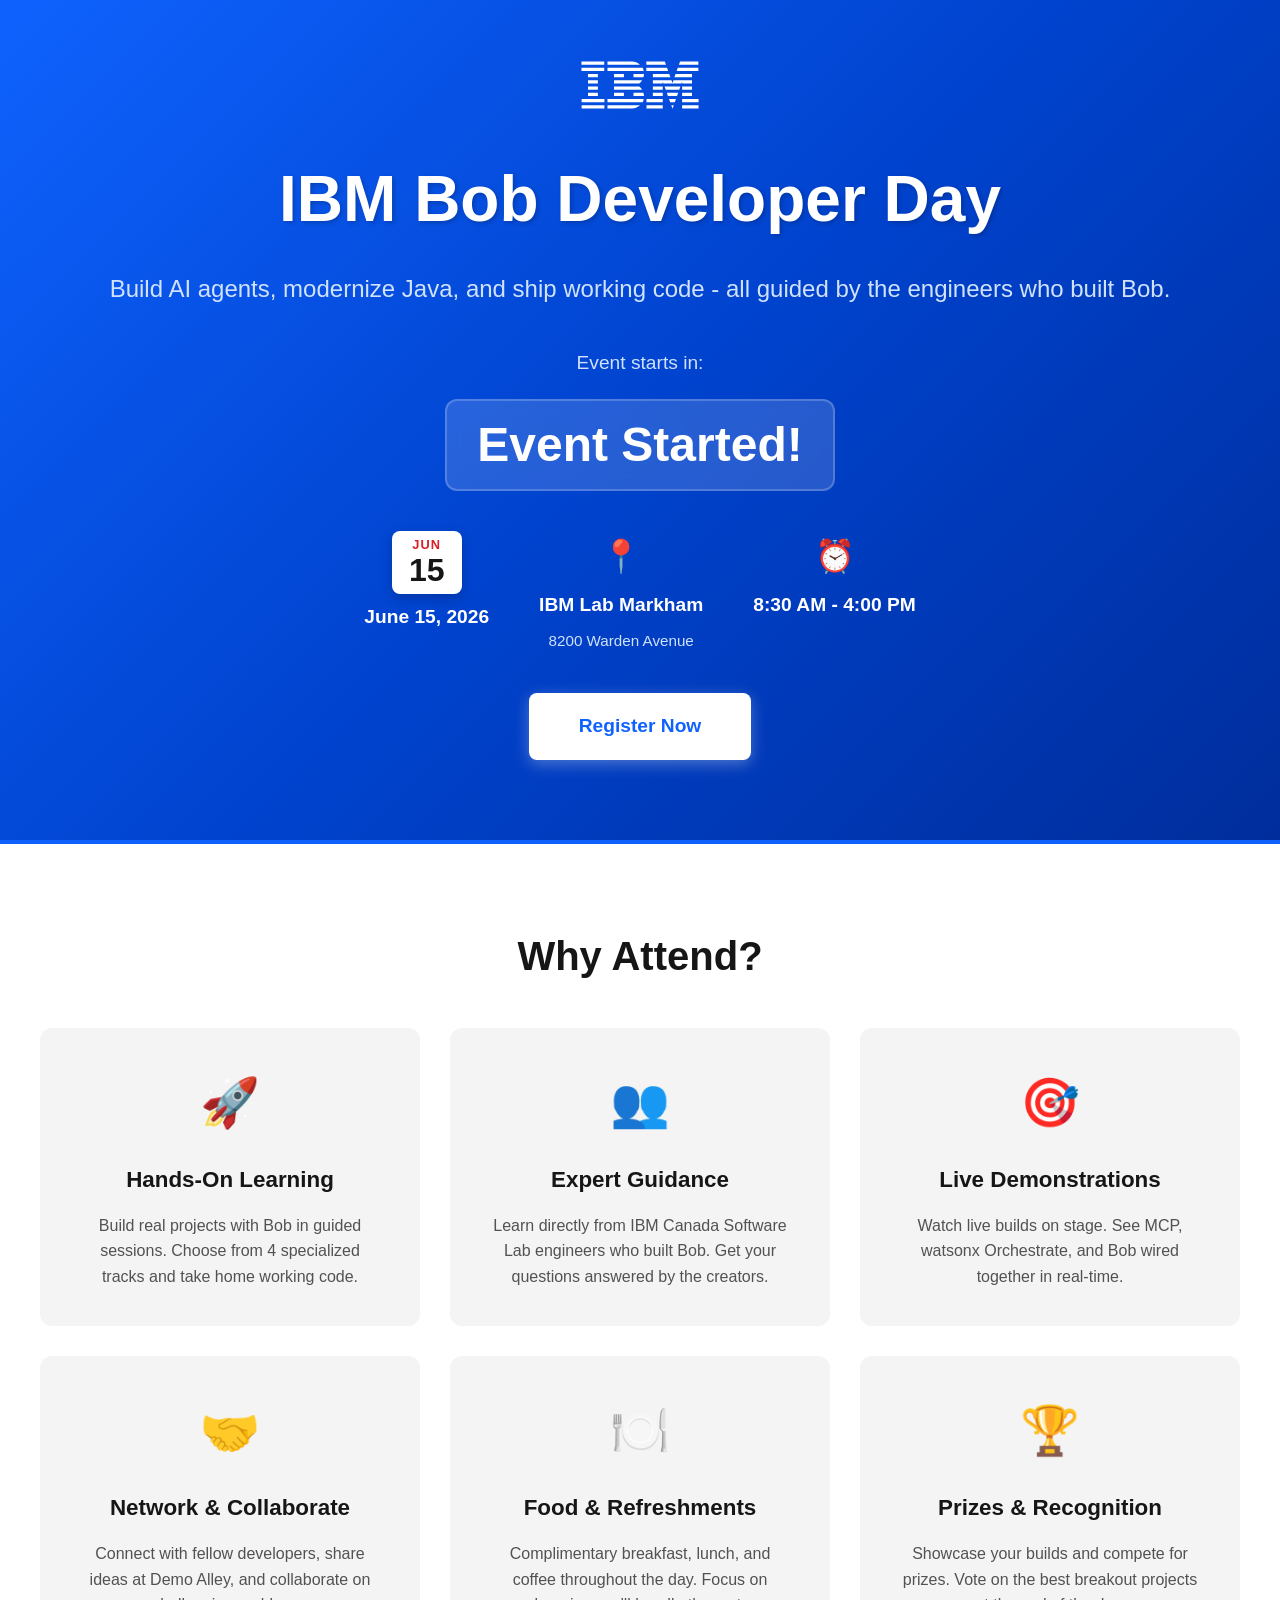
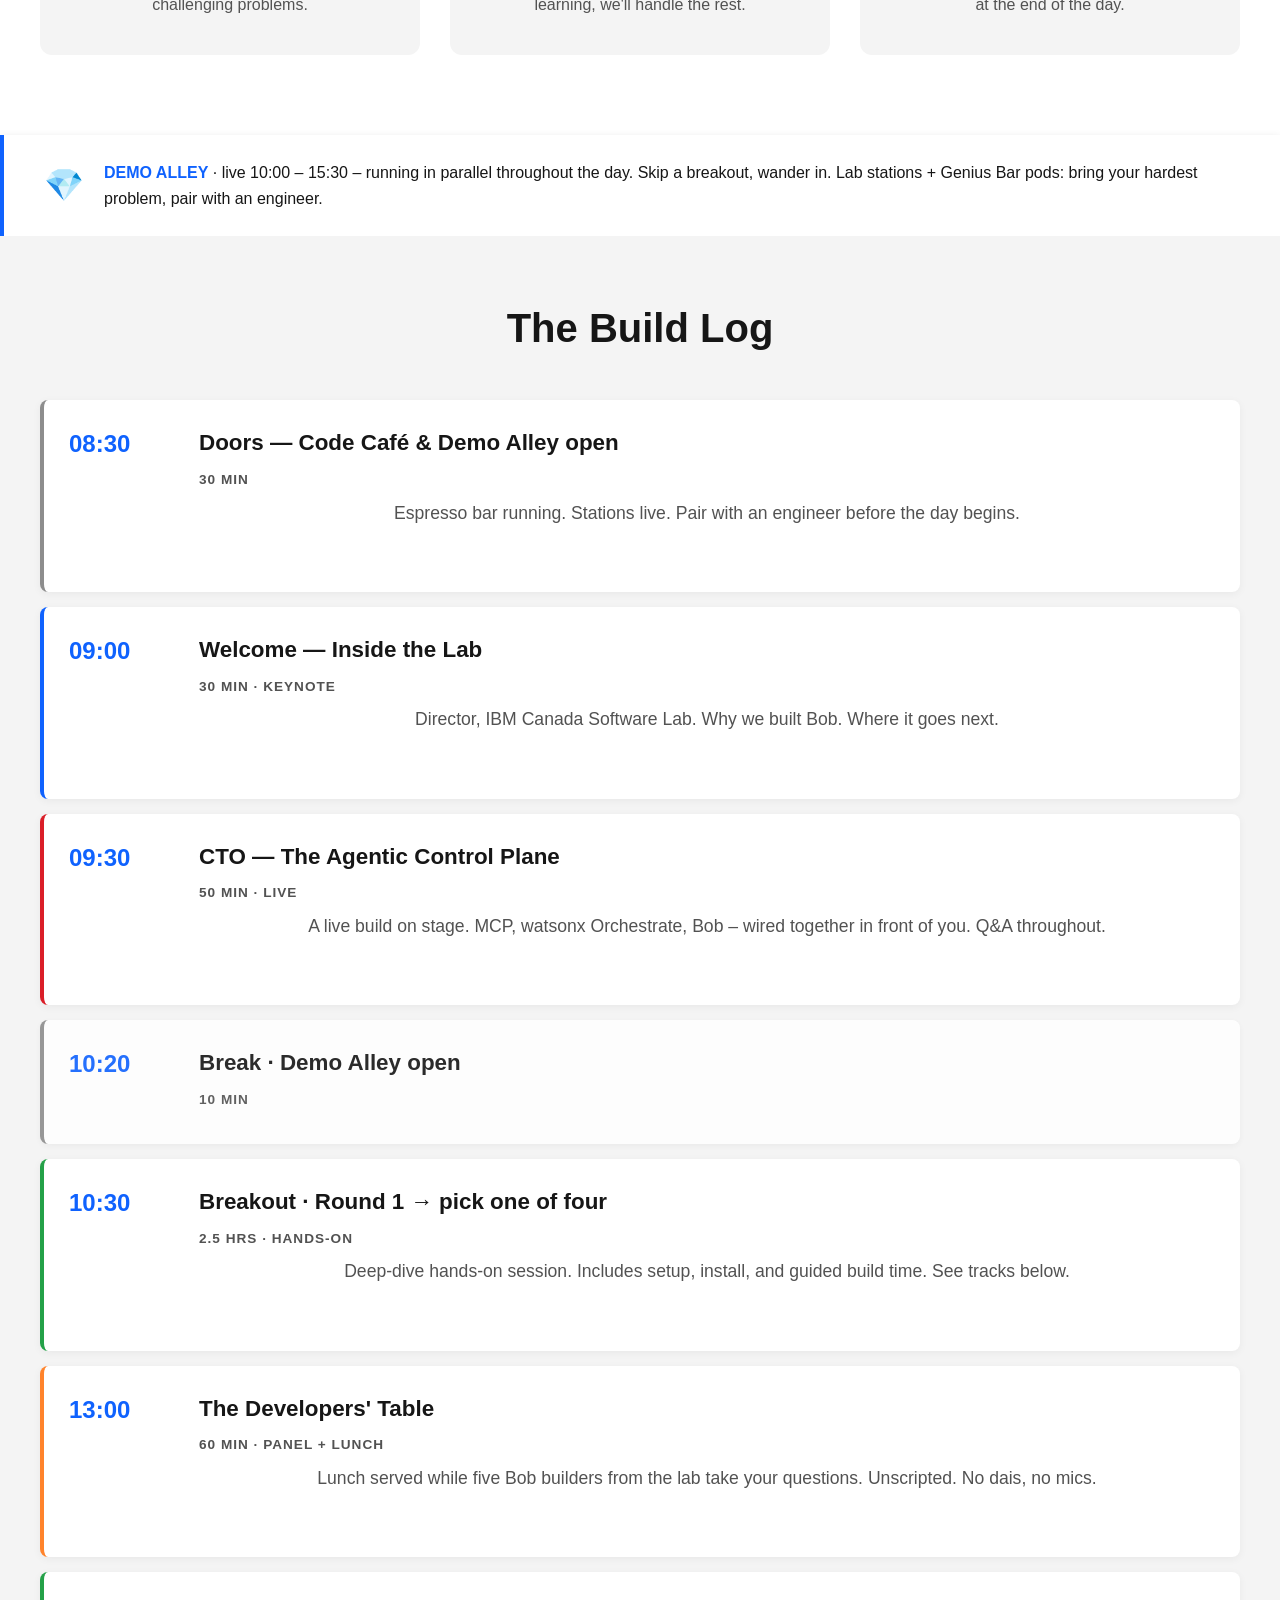
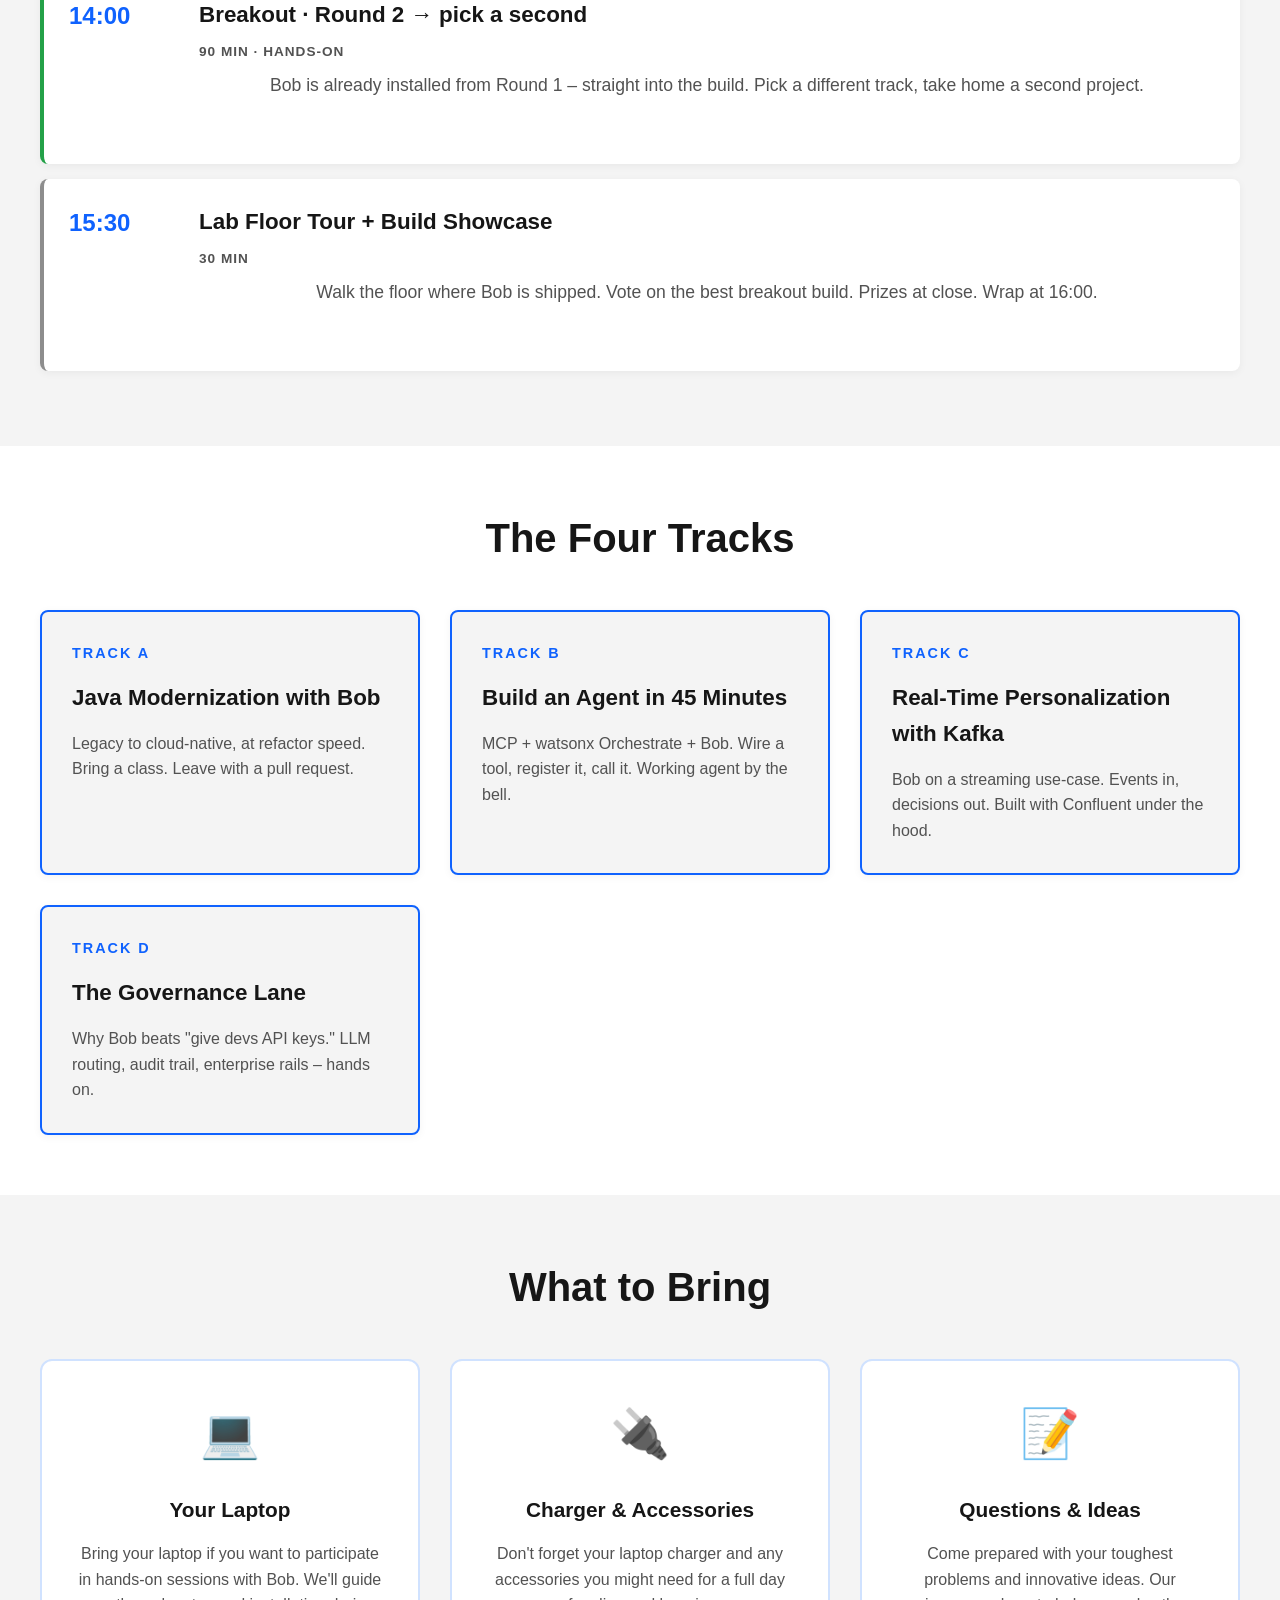
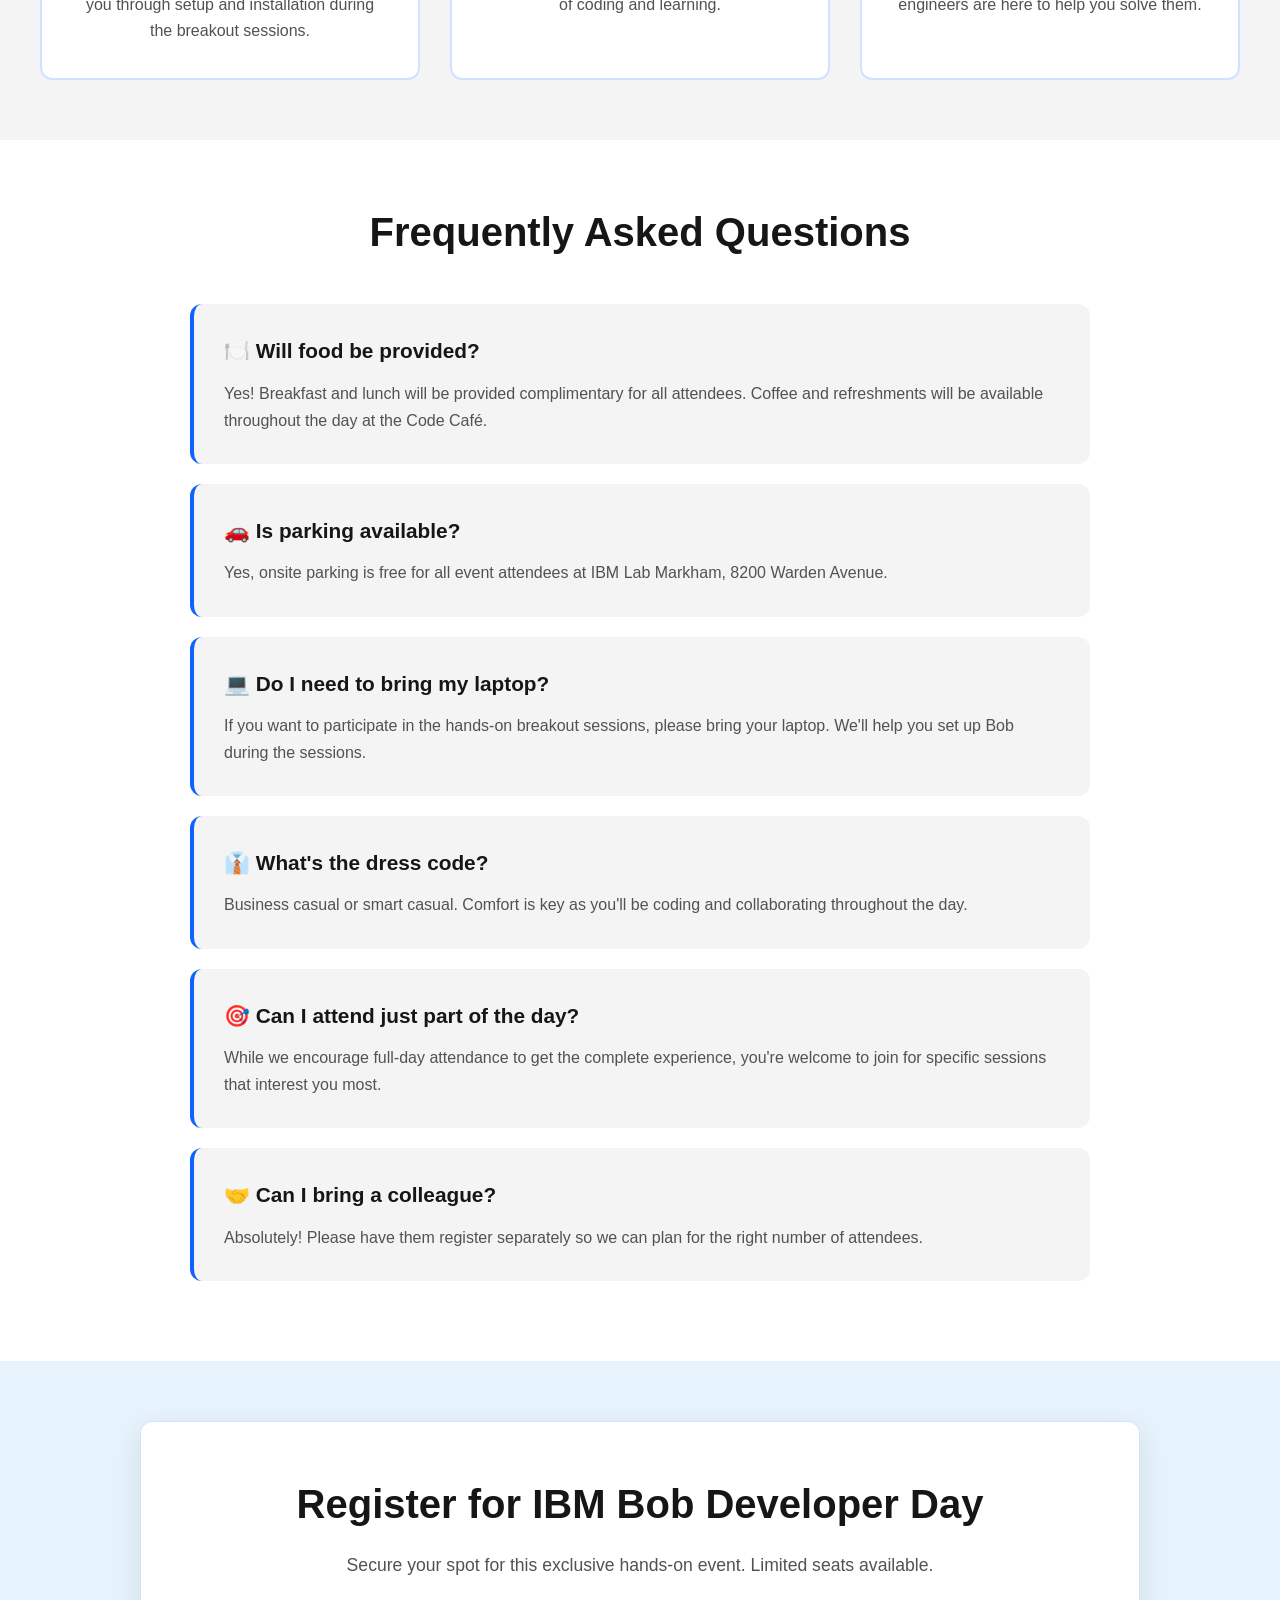
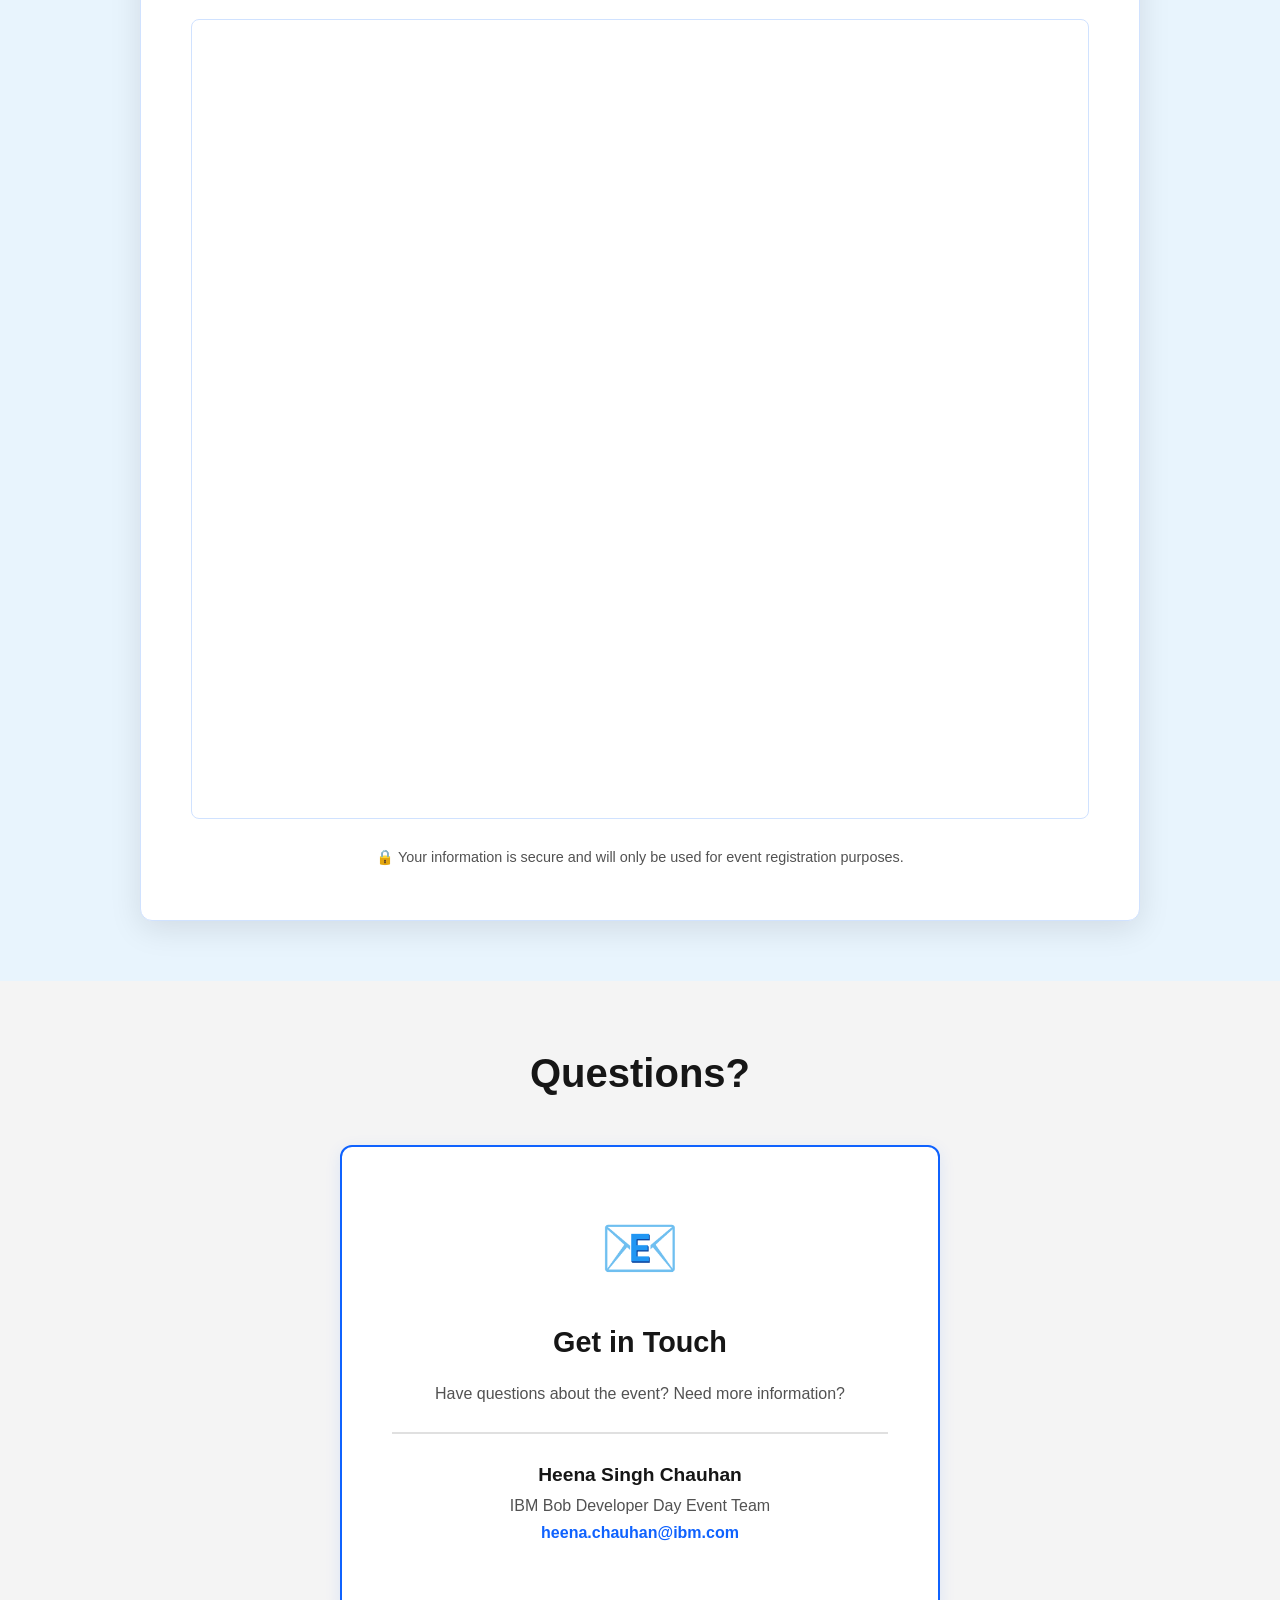
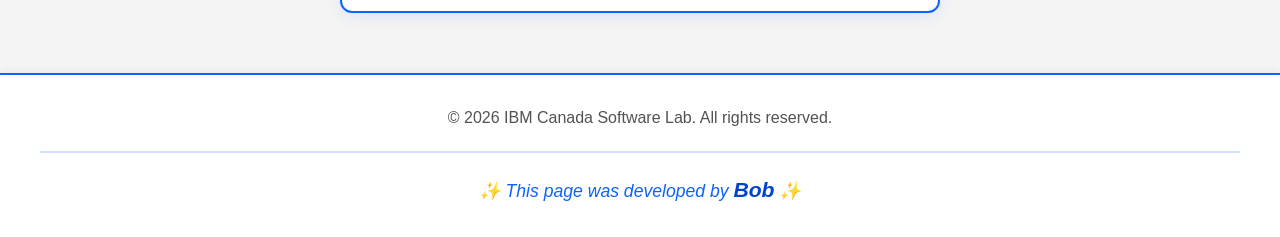
==== commit 87ab172c: "Update index.html updated line below heading" ====
--- a/index.html
+++ b/index.html
@@ -17,7 +17,7 @@
             <div class="hero-content">
                 <img src="ibm-logo.svg" alt="IBM Logo" class="ibm-logo">
                 <h1>IBM Bob Developer Day</h1>
-                <p class="hero-subtitle">Join us for an exciting day of hands-on learning and innovation</p>
+                <p class="hero-subtitle">Build AI agents, modernize Java, and ship working code - all guided by the engineers who built Bob. </p>
                 
                 <!-- Countdown Timer -->
                 <div class="countdown-container">
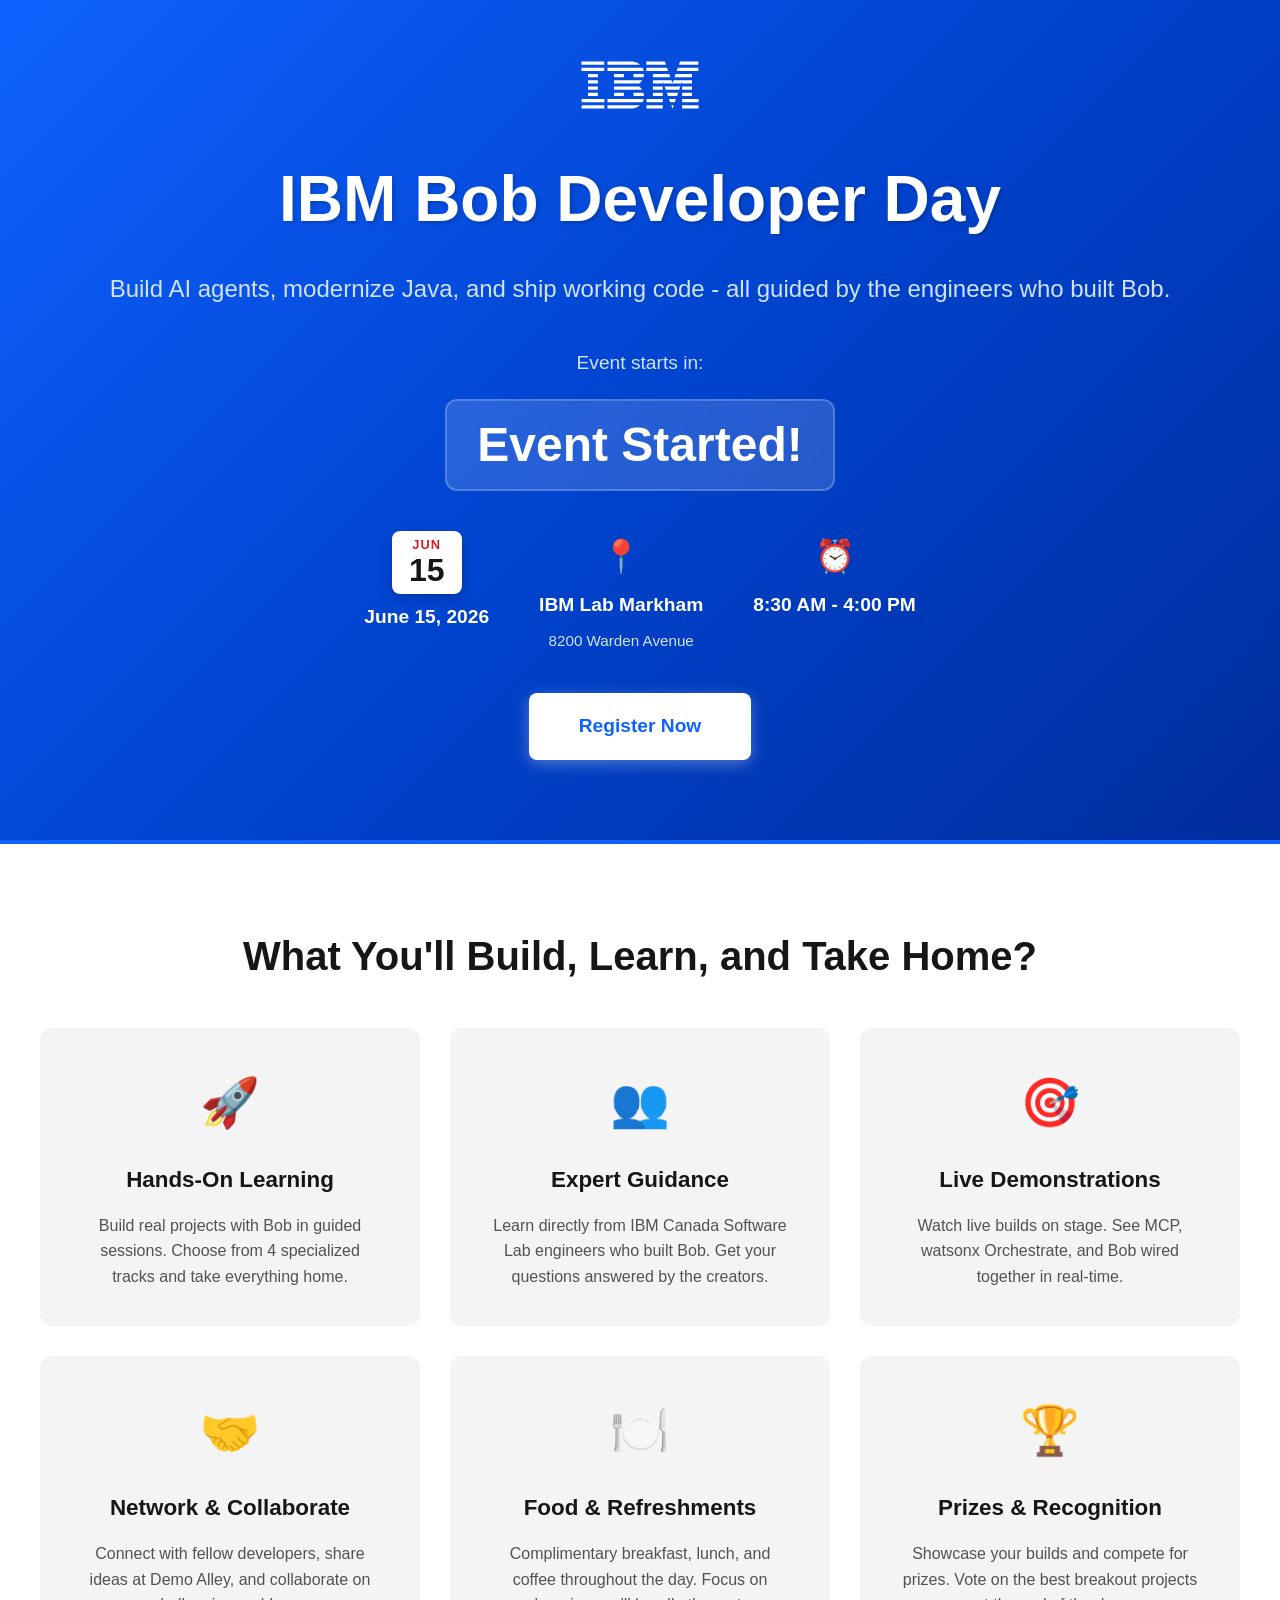
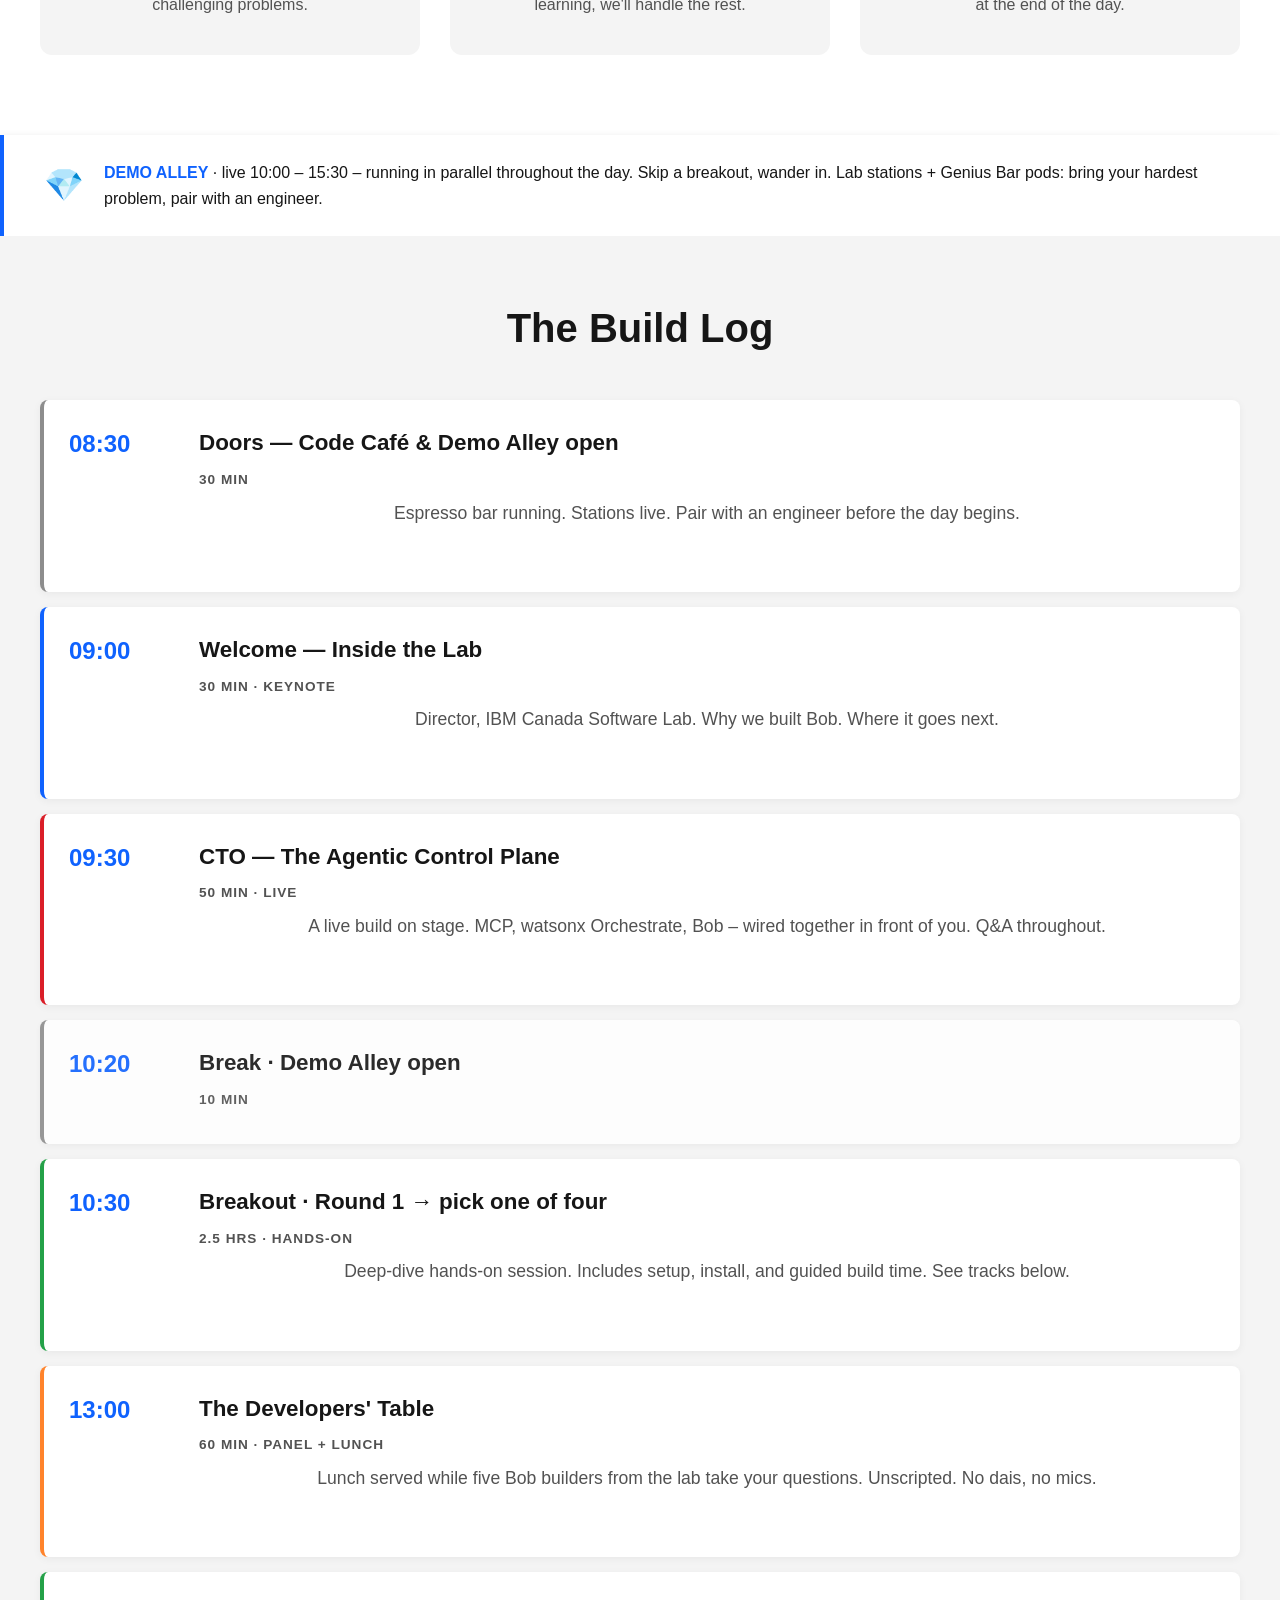
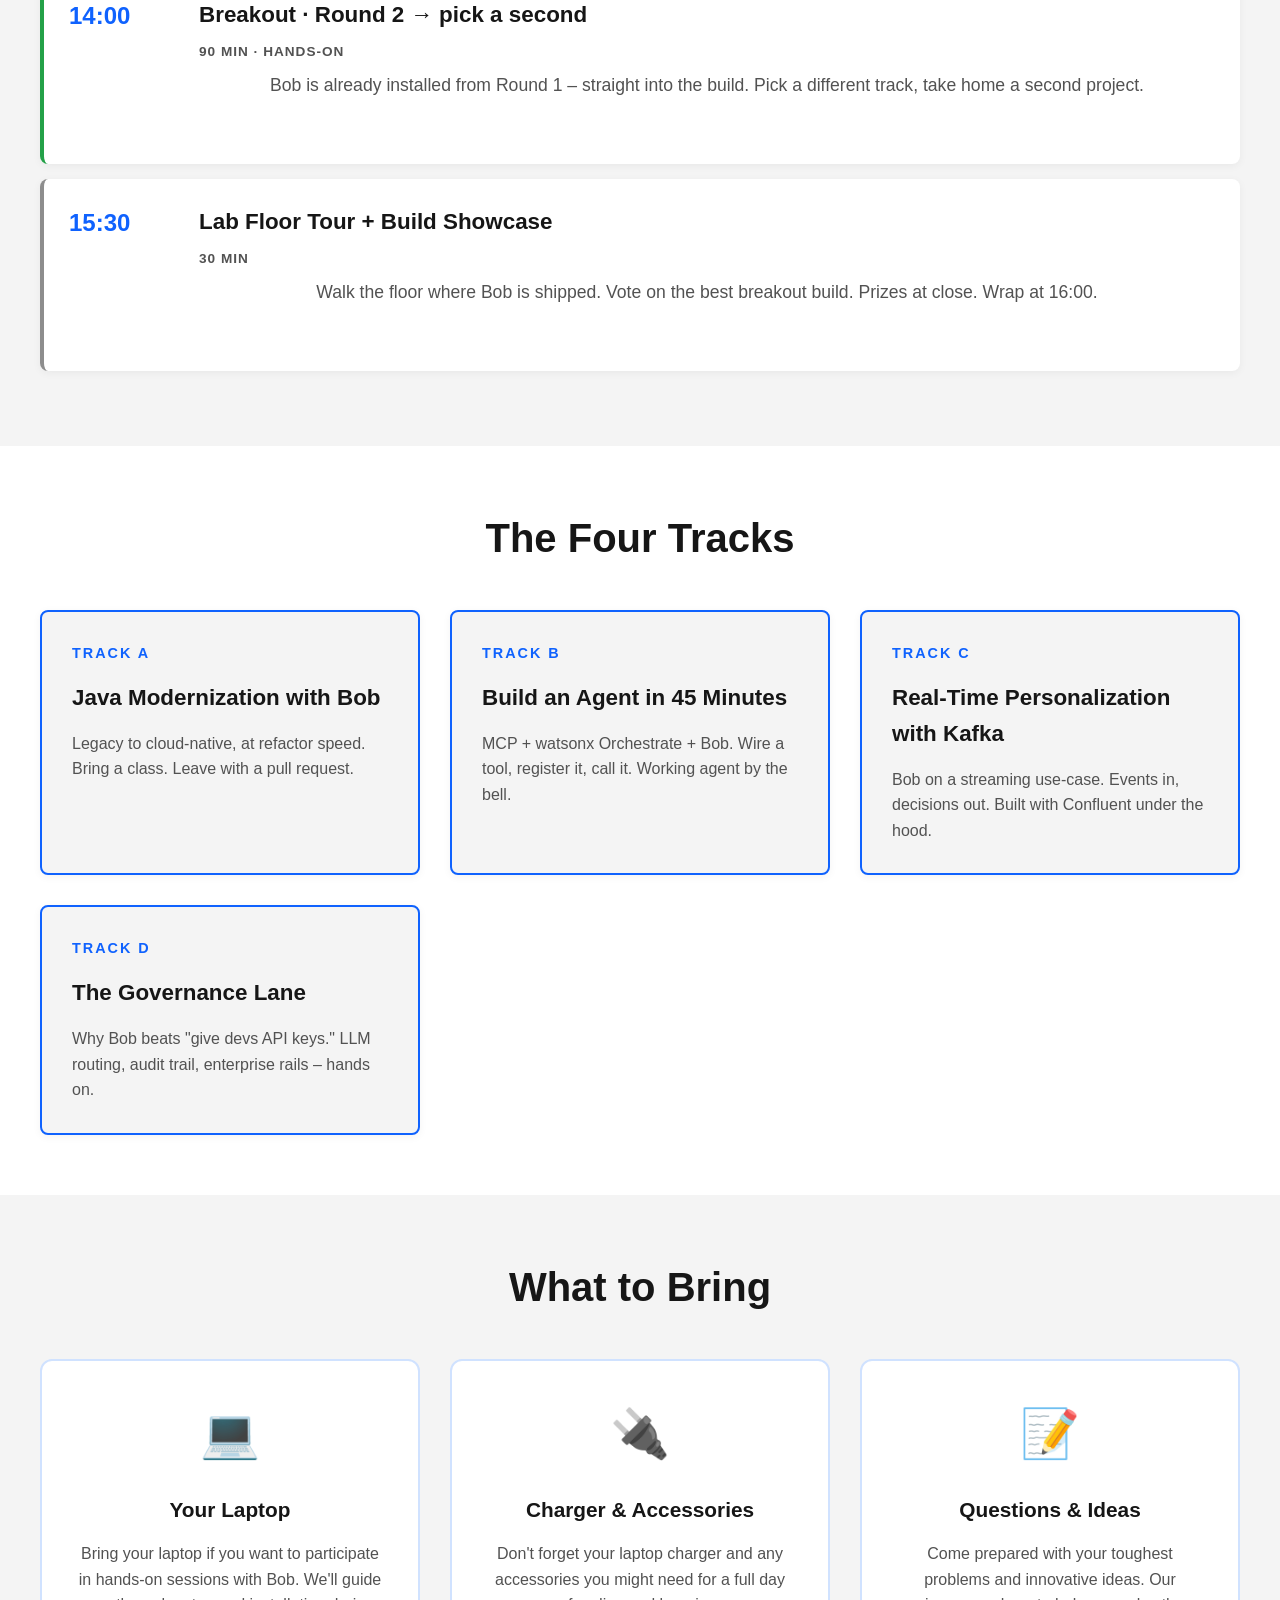
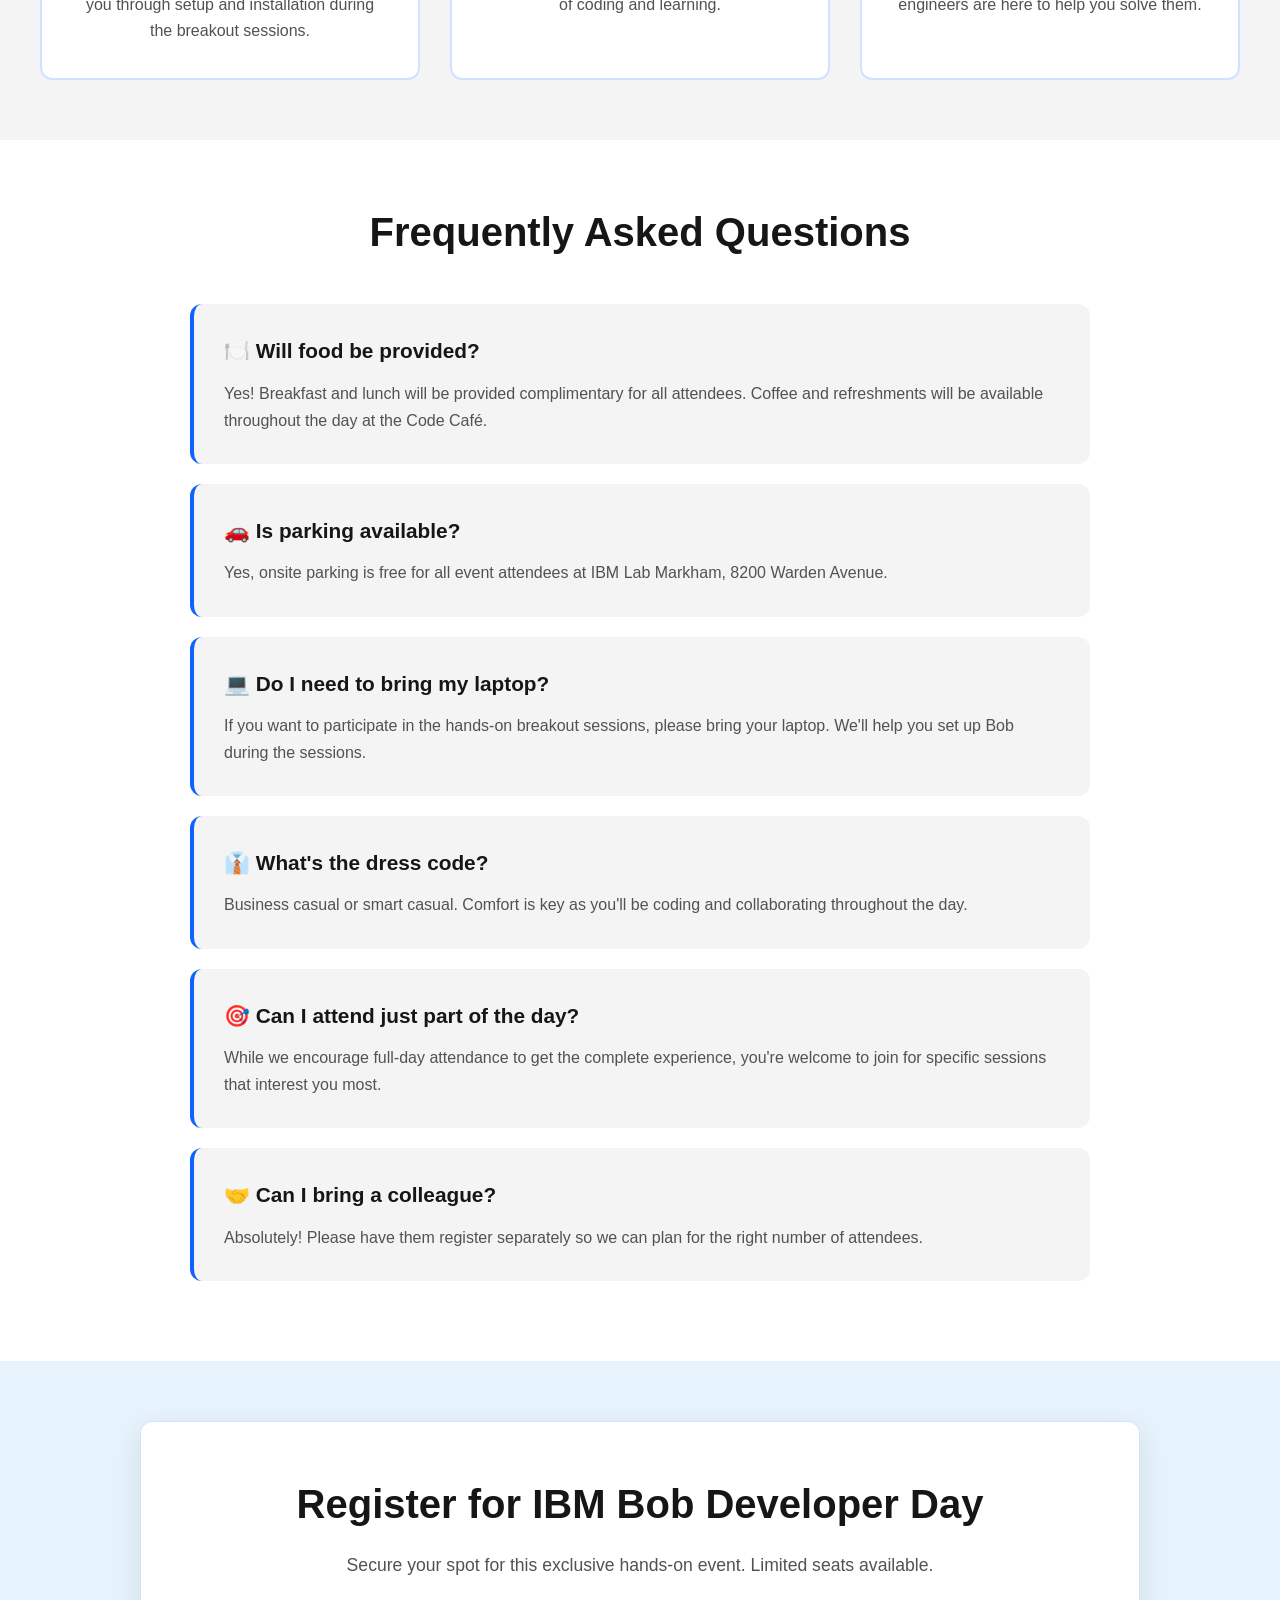
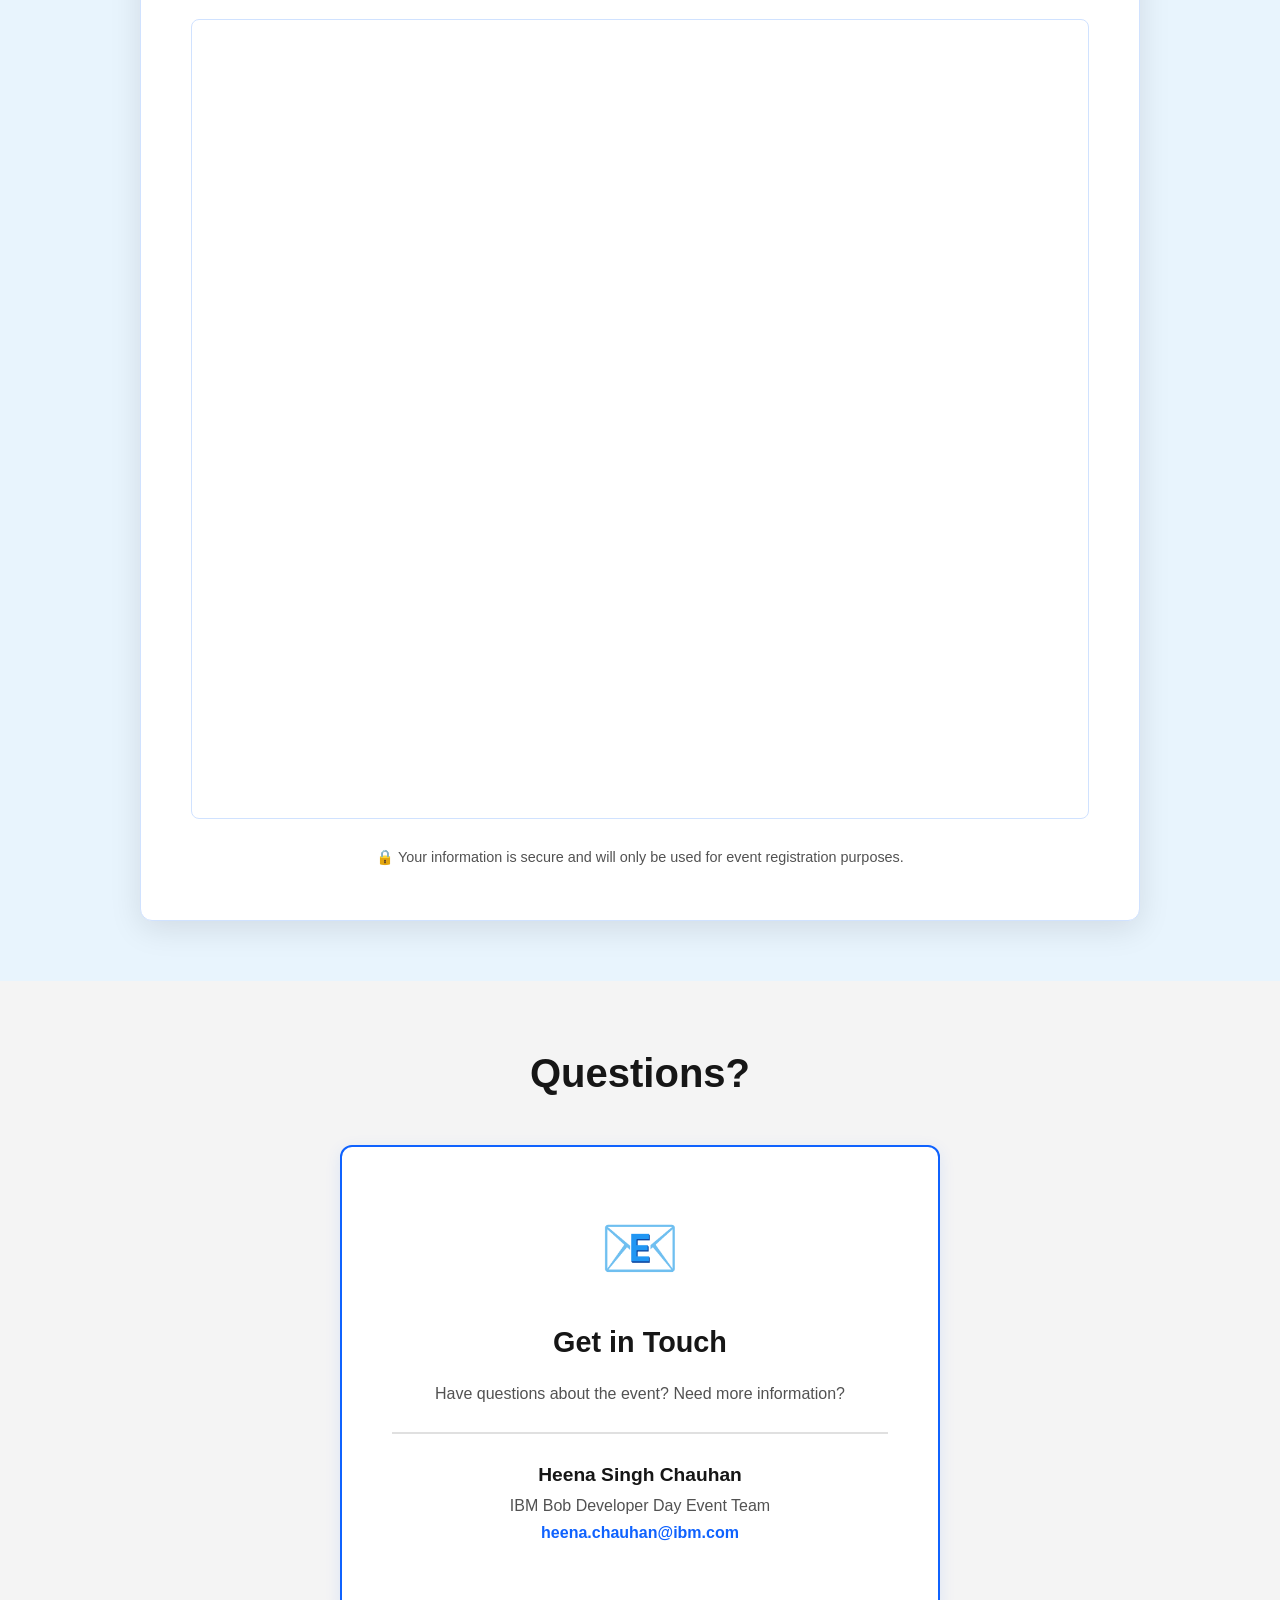
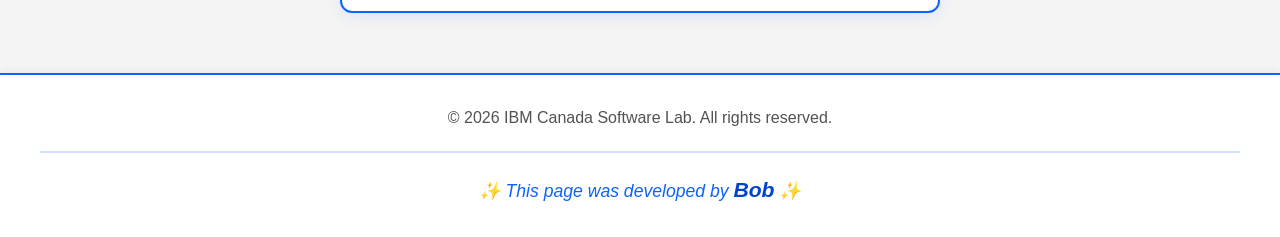
==== commit fc40e8e9: "Update index.html" ====
--- a/index.html
+++ b/index.html
@@ -67,12 +67,12 @@
         <main>
             <!-- Event Highlights Section -->
             <section class="highlights-section">
-                <h2 class="section-title">Why Attend?</h2>
+                <h2 class="section-title">What You'll Build, Learn, and Take Home?</h2>
                 <div class="highlights-grid">
                     <div class="highlight-card">
                         <div class="highlight-icon">🚀</div>
                         <h3>Hands-On Learning</h3>
-                        <p>Build real projects with Bob in guided sessions. Choose from 4 specialized tracks and take home working code.</p>
+                        <p>Build real projects with Bob in guided sessions. Choose from 4 specialized tracks and take everything home.</p>
                     </div>
                     <div class="highlight-card">
                         <div class="highlight-icon">👥</div>
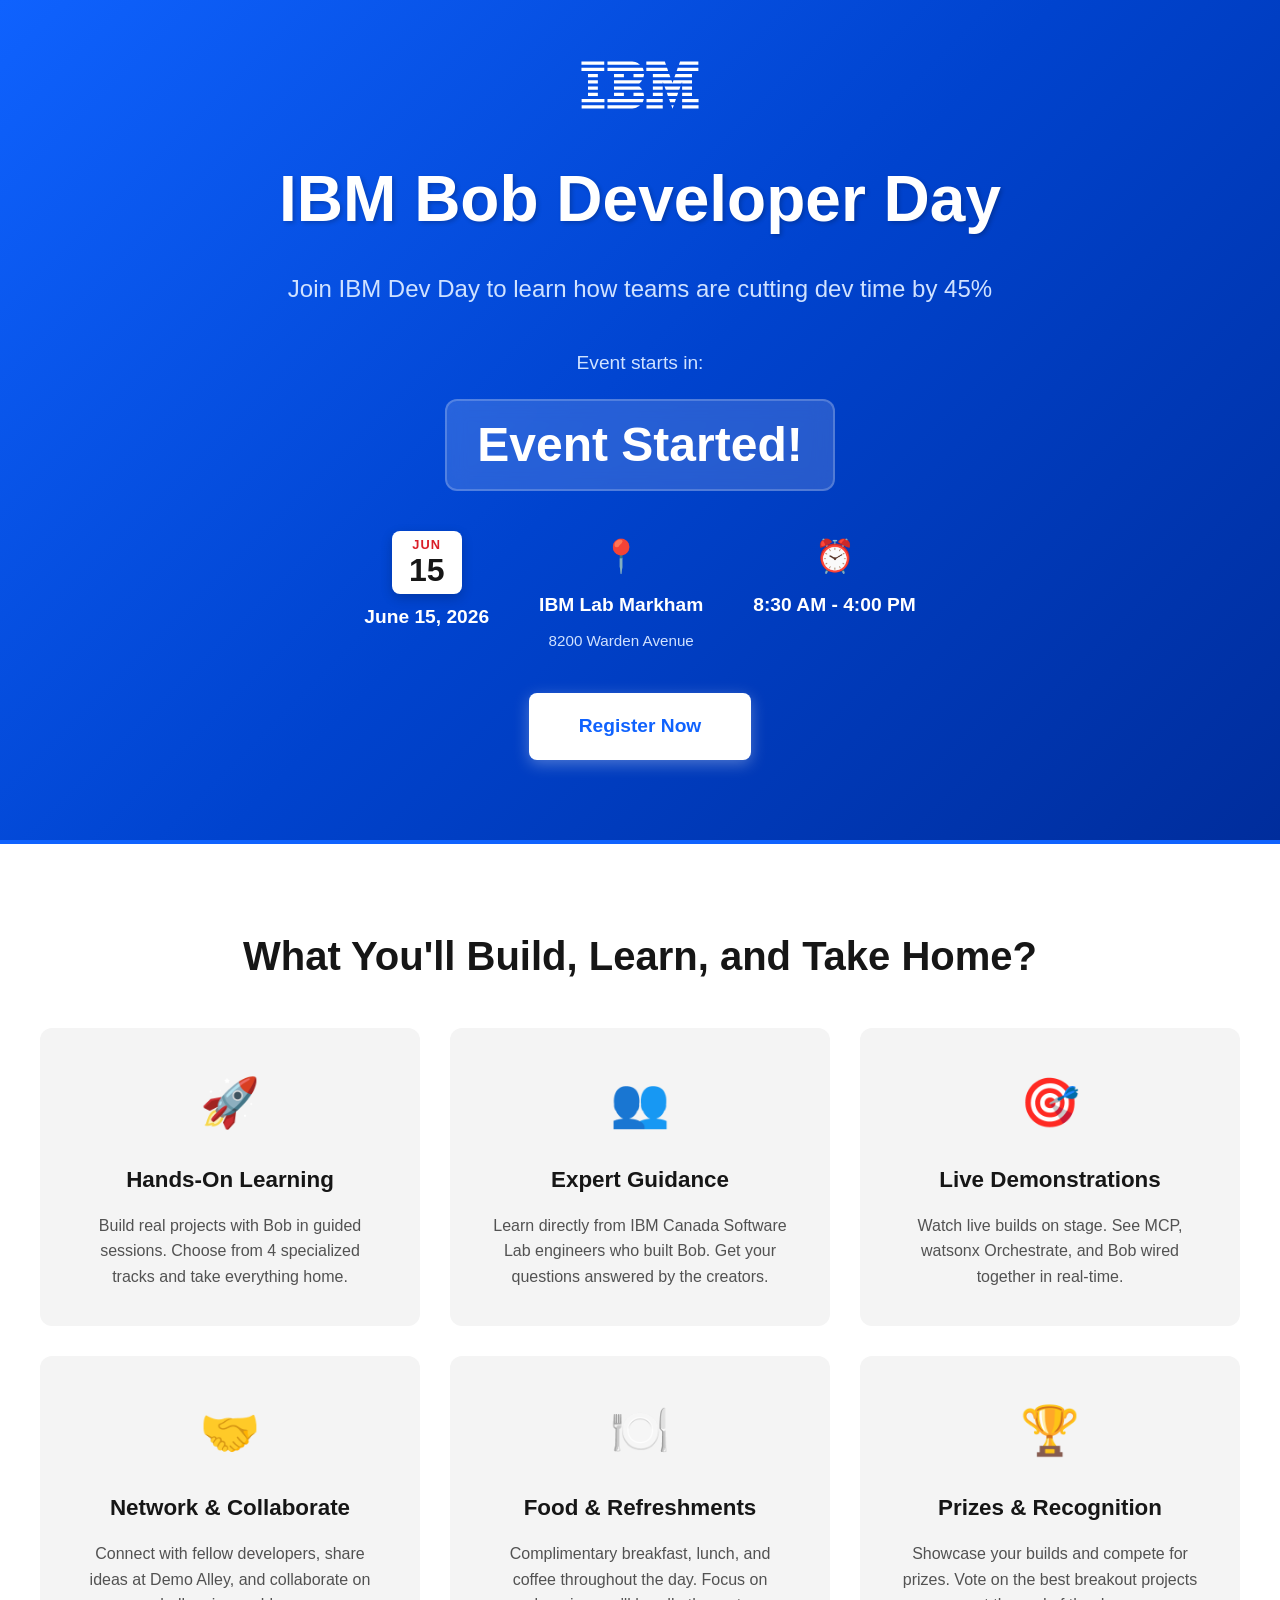
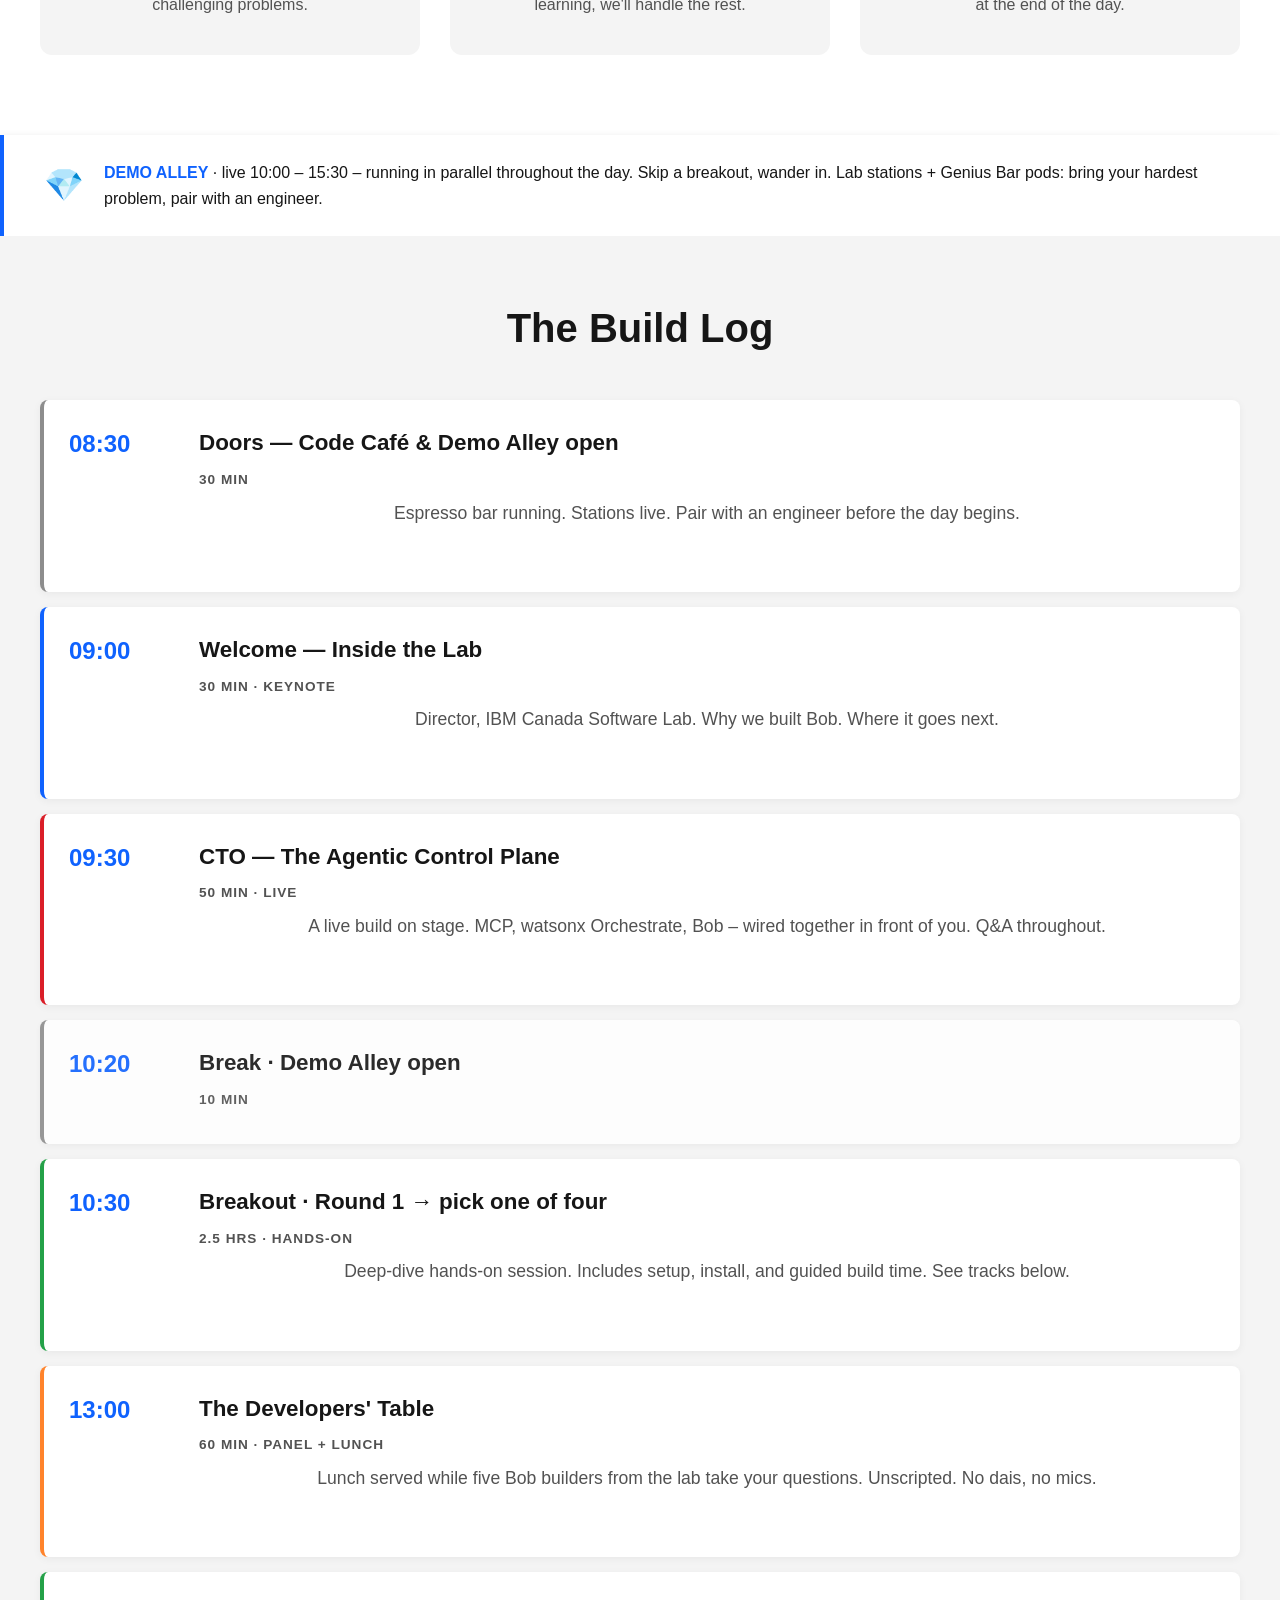
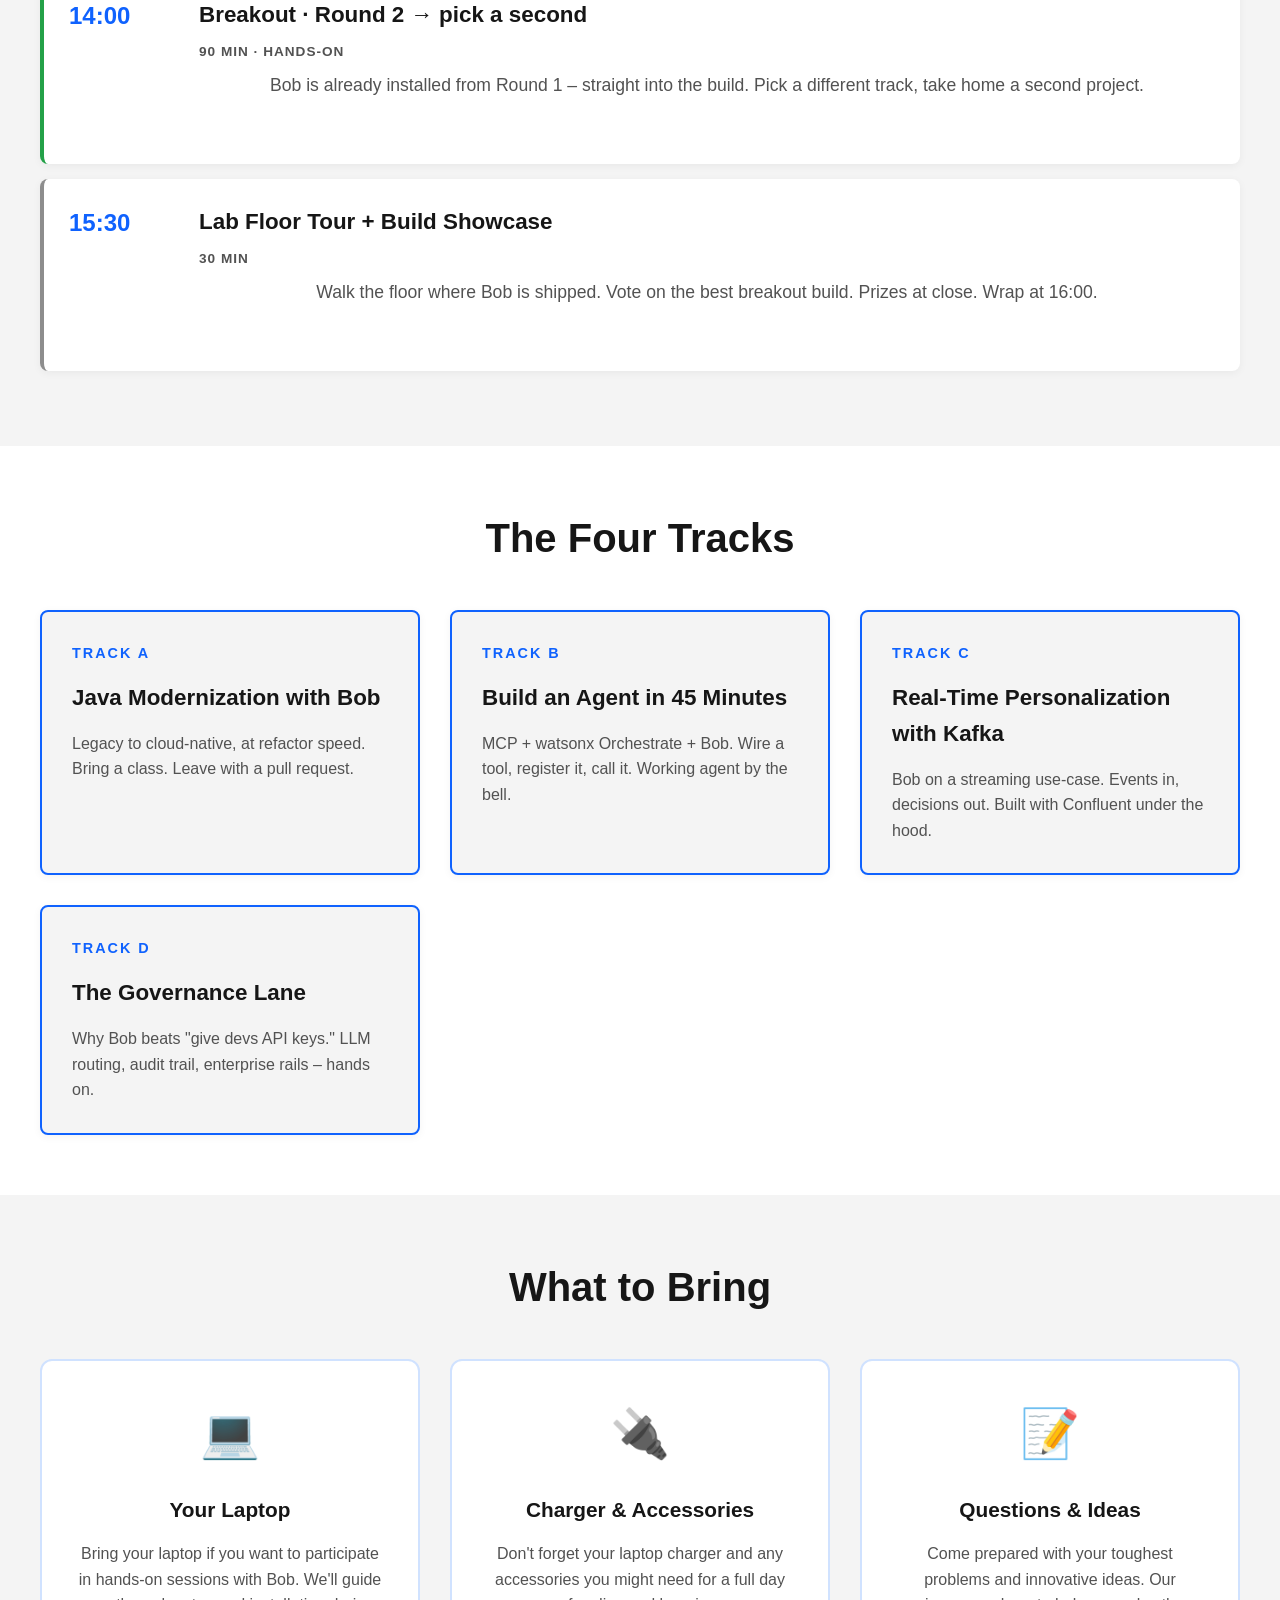
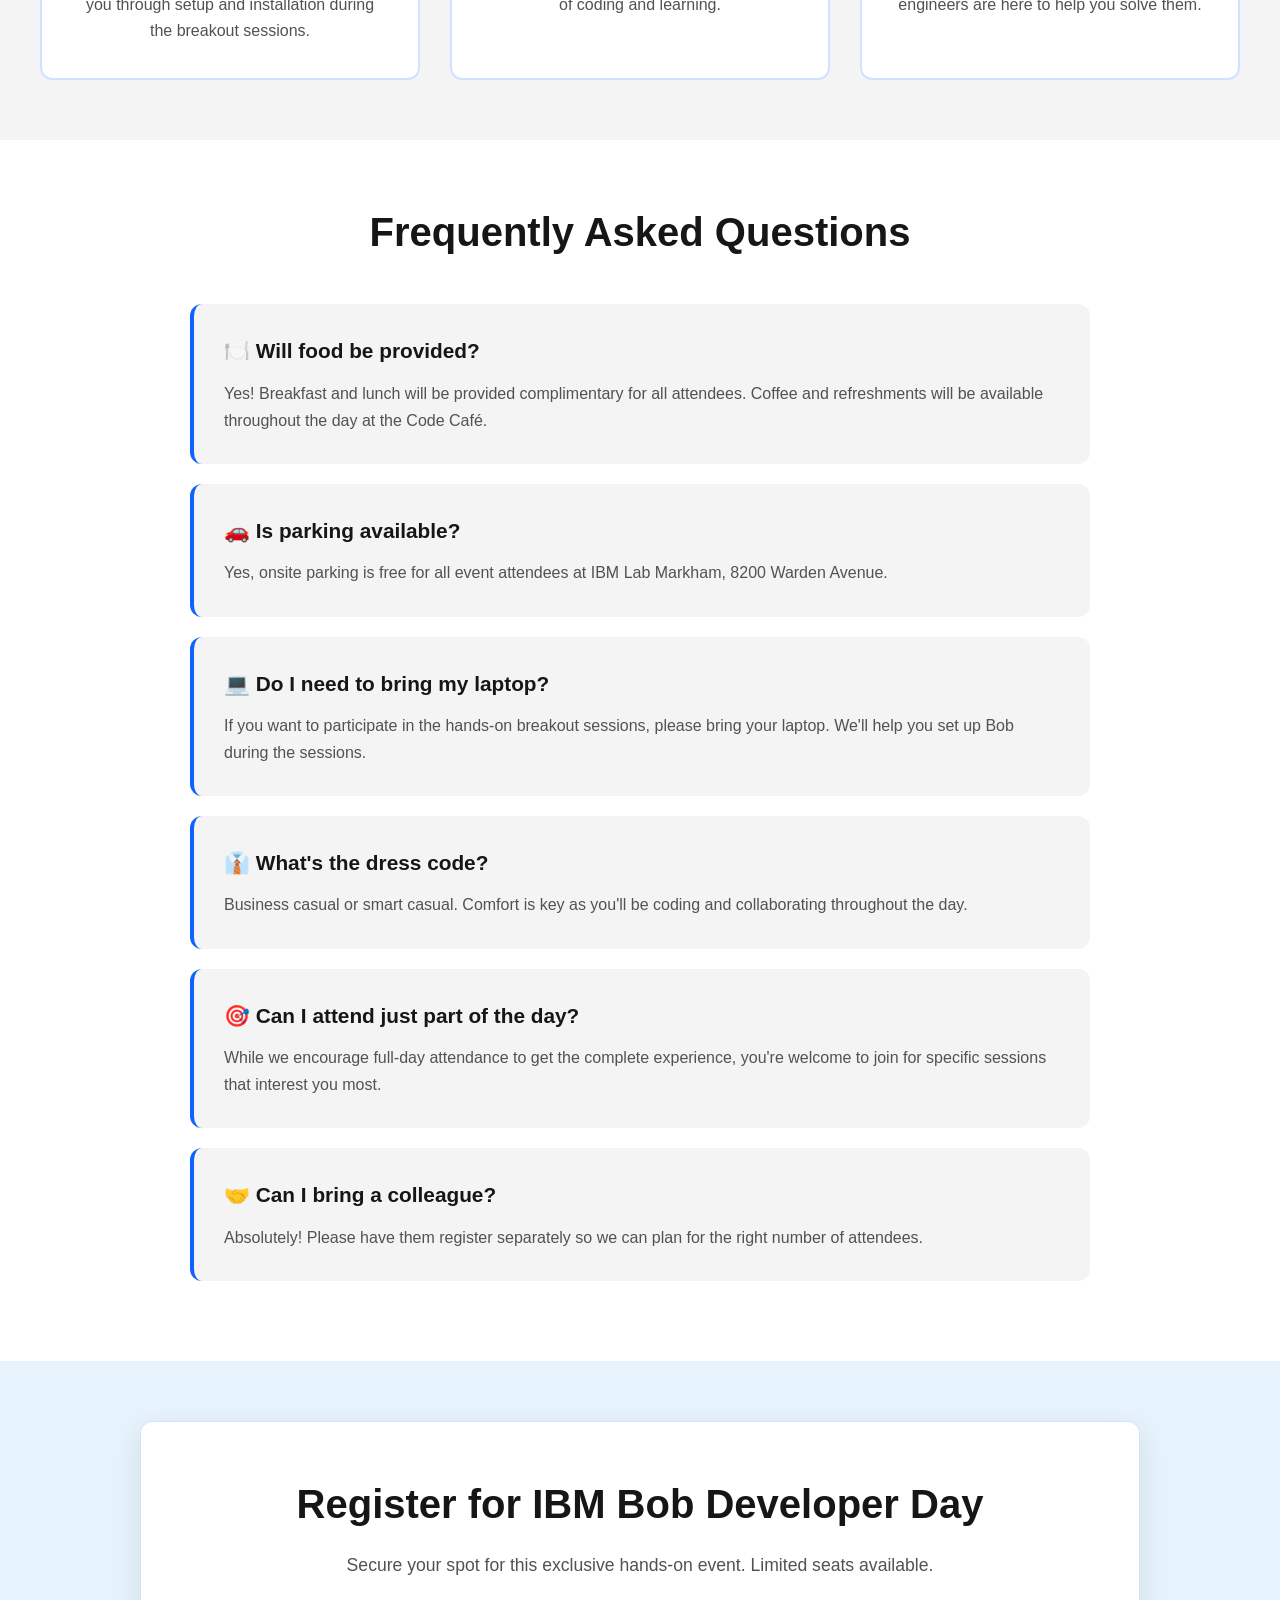
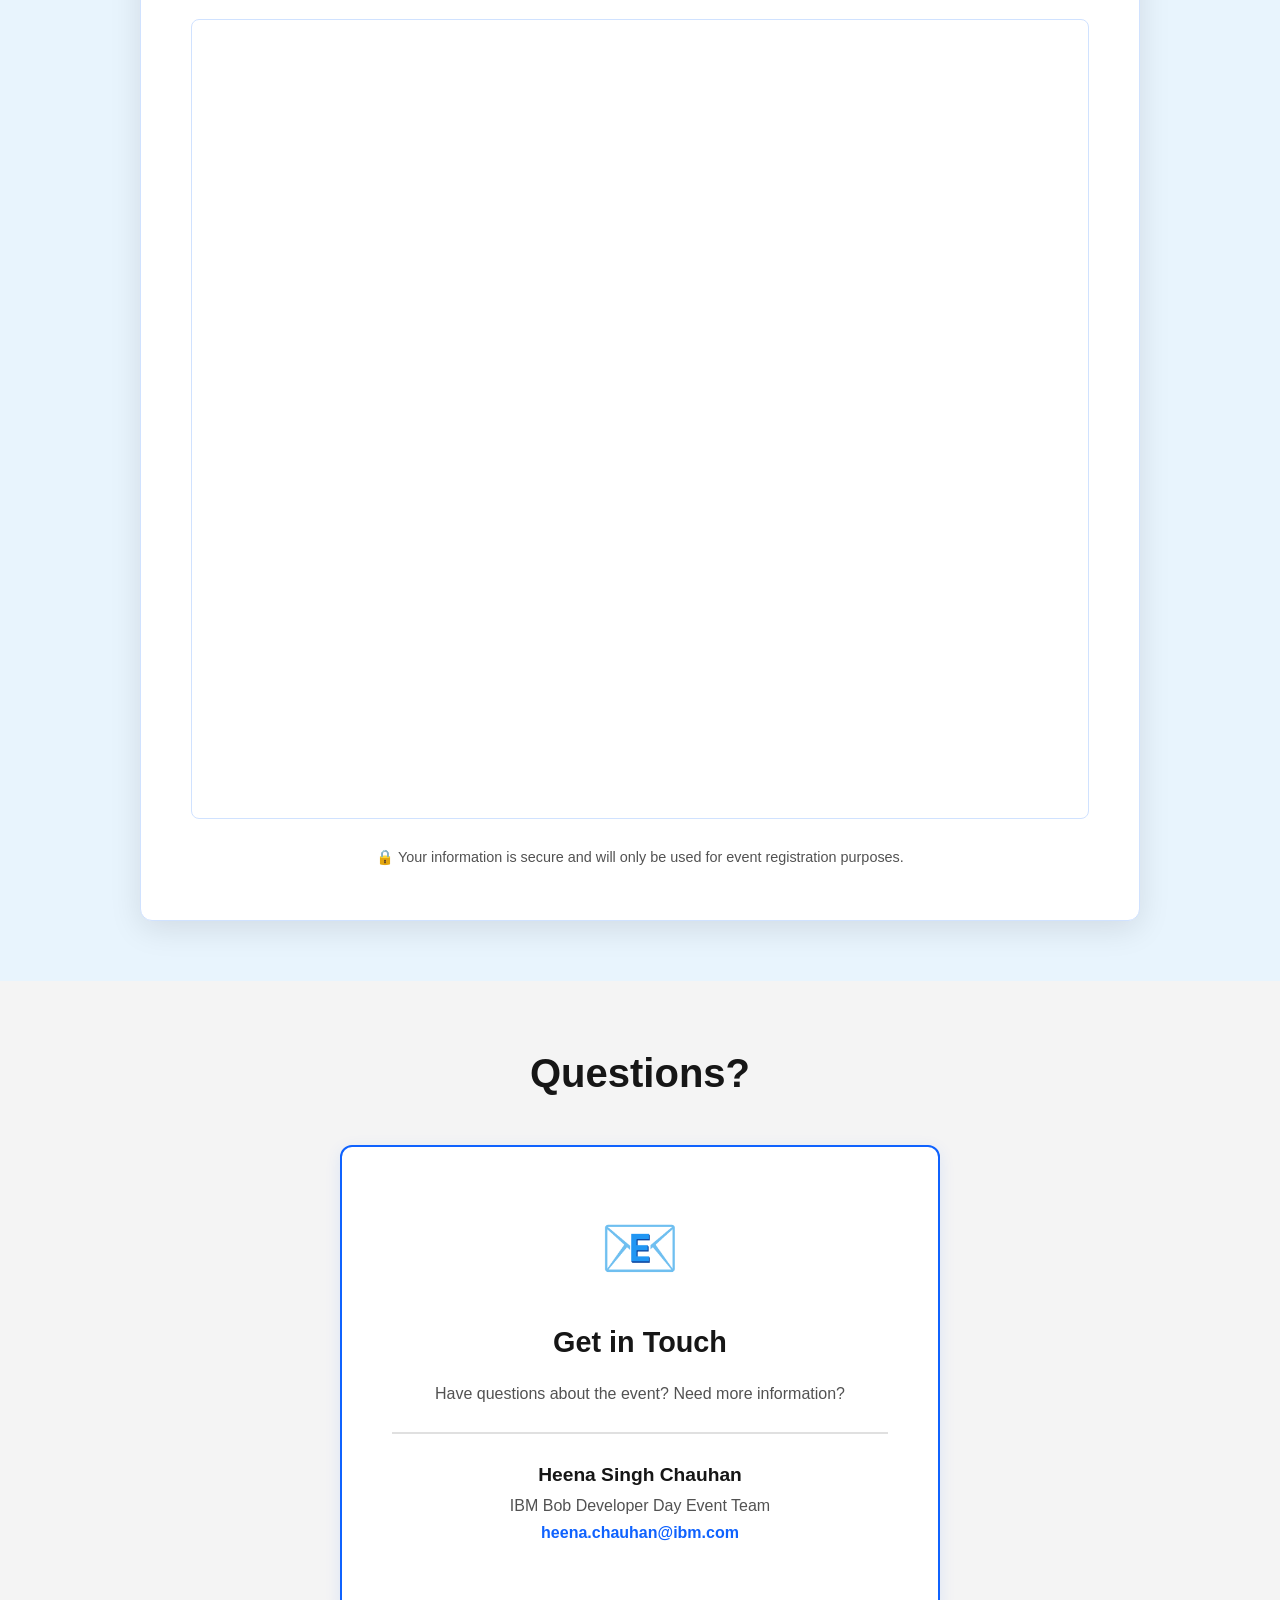
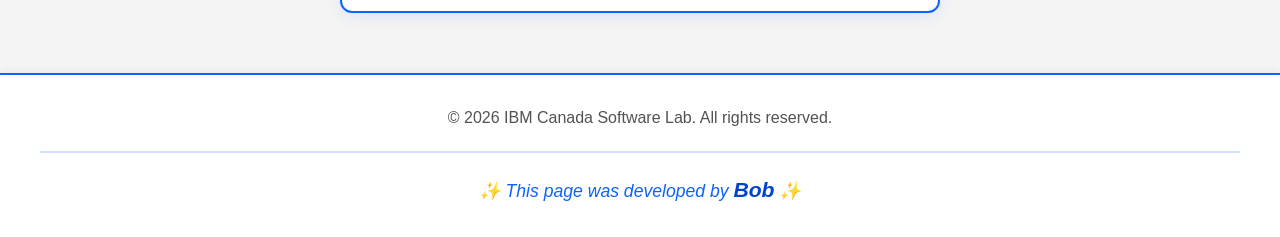
==== commit 5f3e6163: "Update index.html" ====
--- a/index.html
+++ b/index.html
@@ -17,7 +17,7 @@
             <div class="hero-content">
                 <img src="ibm-logo.svg" alt="IBM Logo" class="ibm-logo">
                 <h1>IBM Bob Developer Day</h1>
-                <p class="hero-subtitle">Build AI agents, modernize Java, and ship working code - all guided by the engineers who built Bob. </p>
+                <p class="hero-subtitle">Join IBM Dev Day to learn how teams are cutting dev time by 45% </p>
                 
                 <!-- Countdown Timer -->
                 <div class="countdown-container">
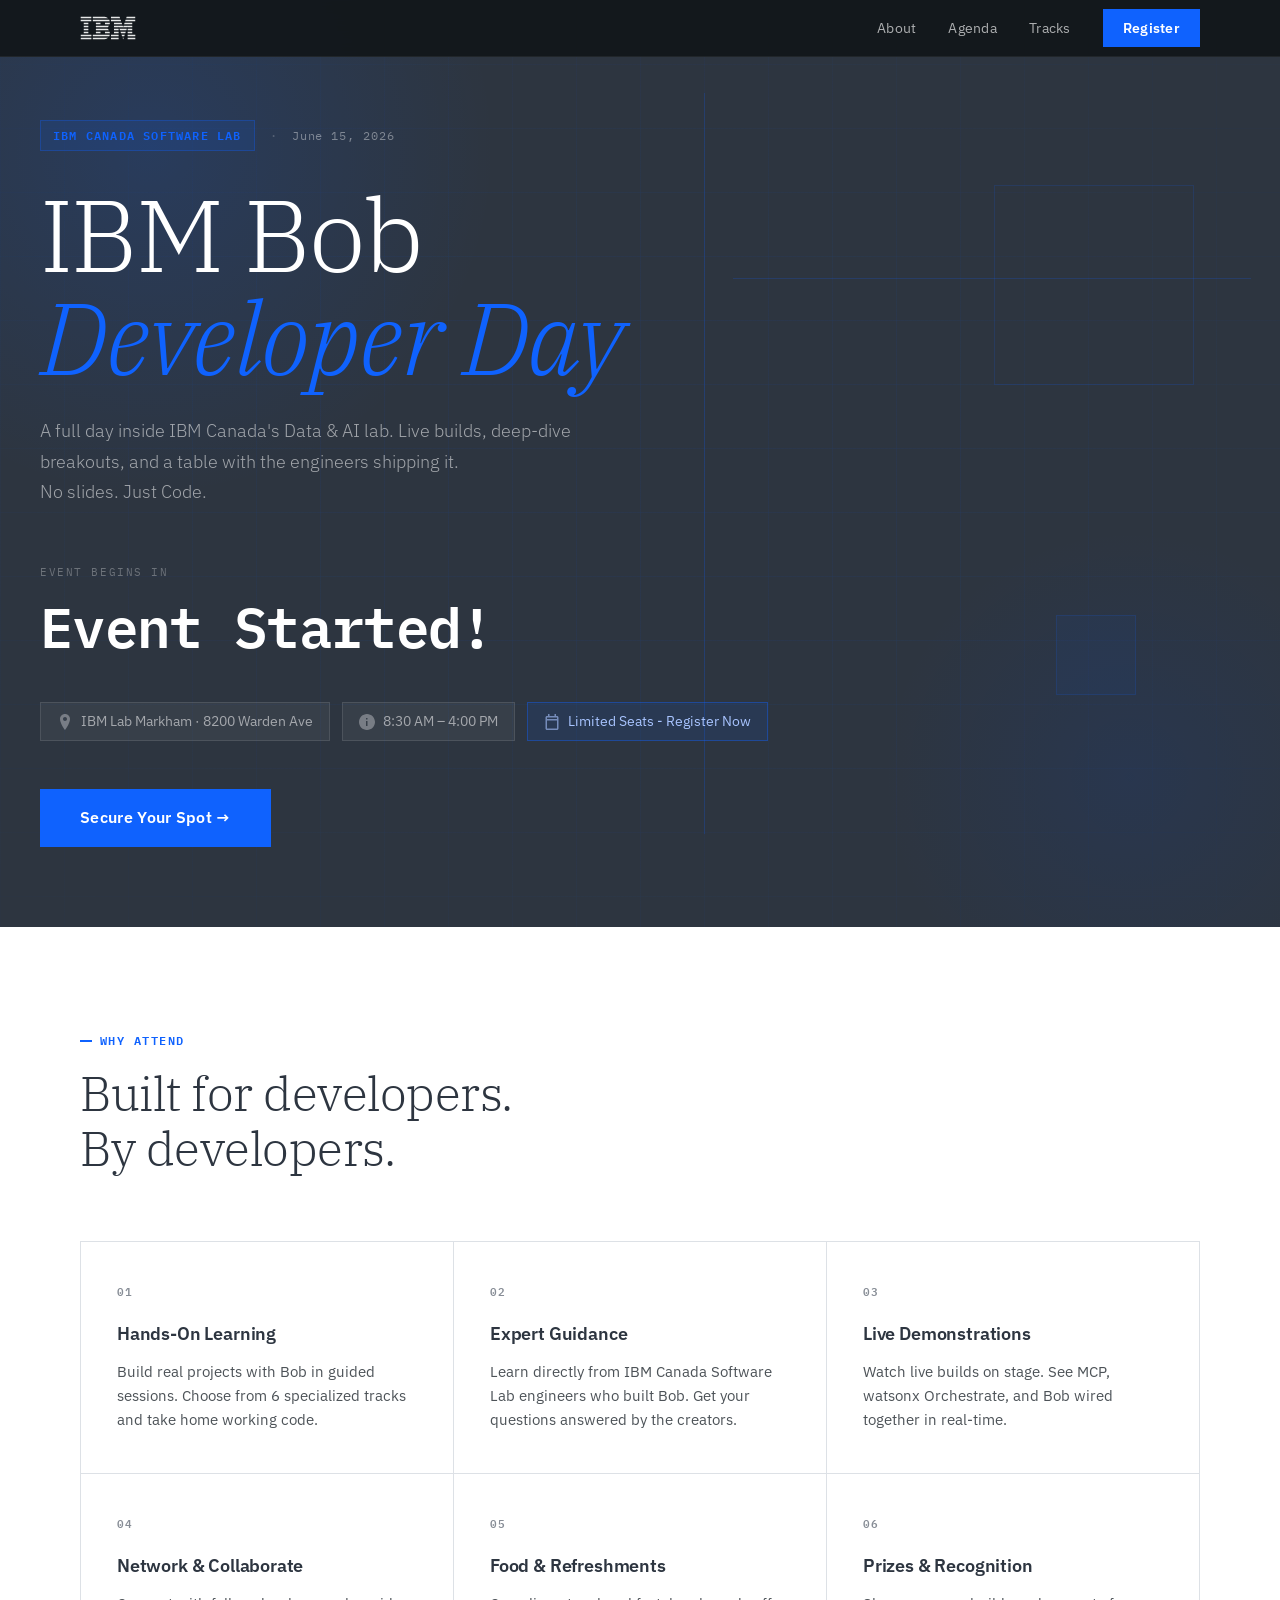
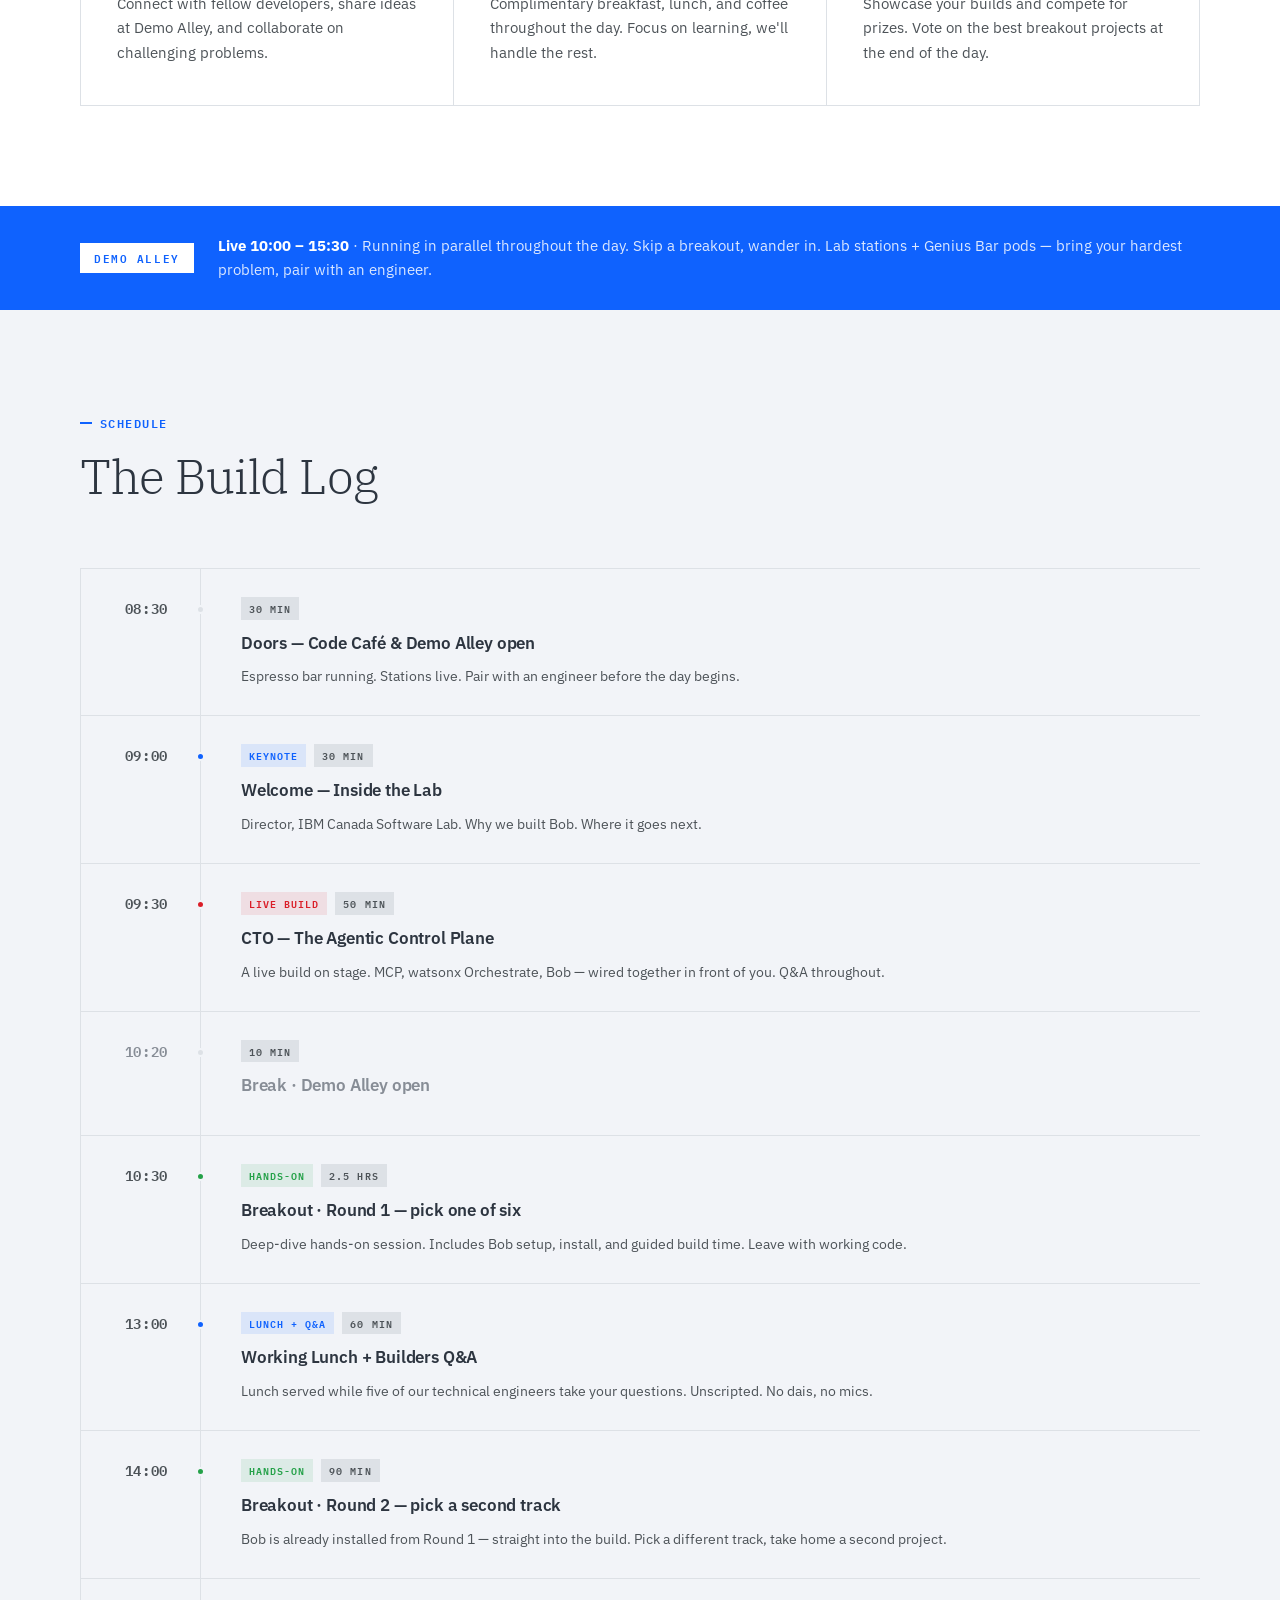
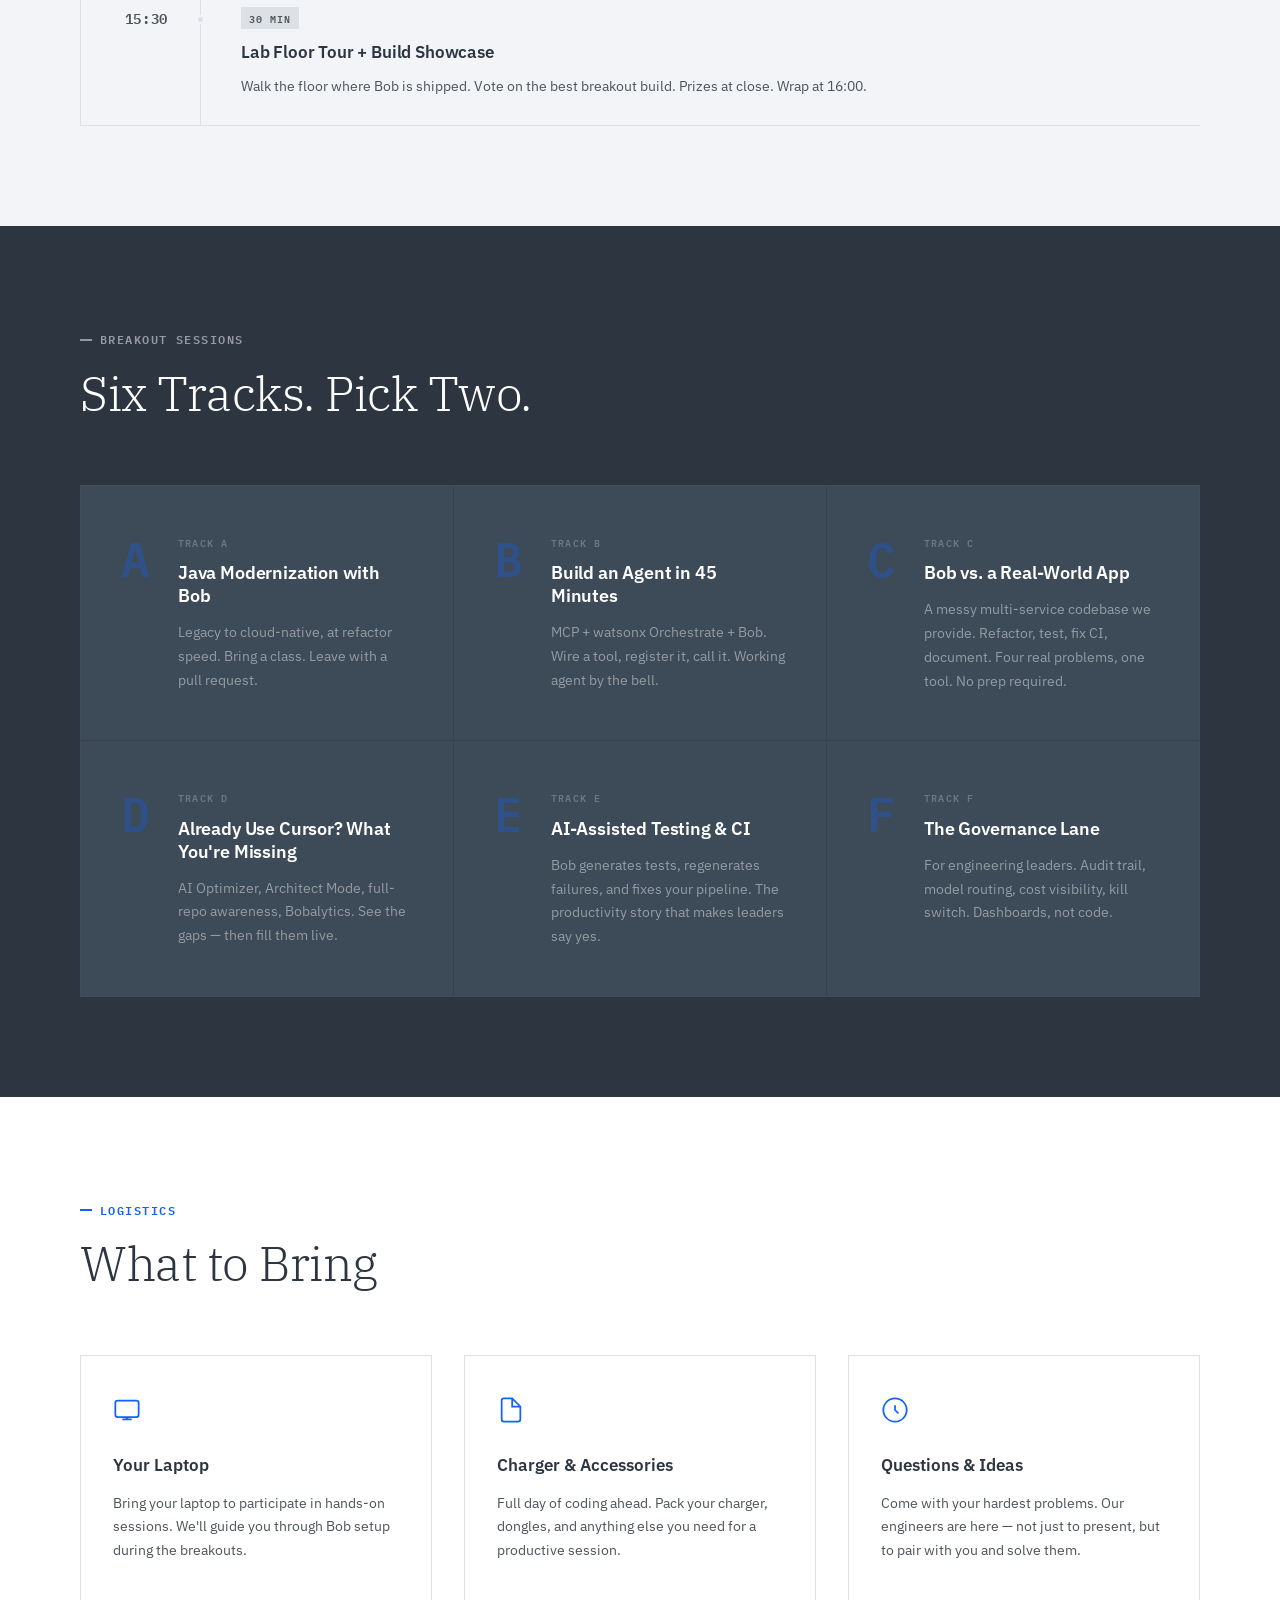
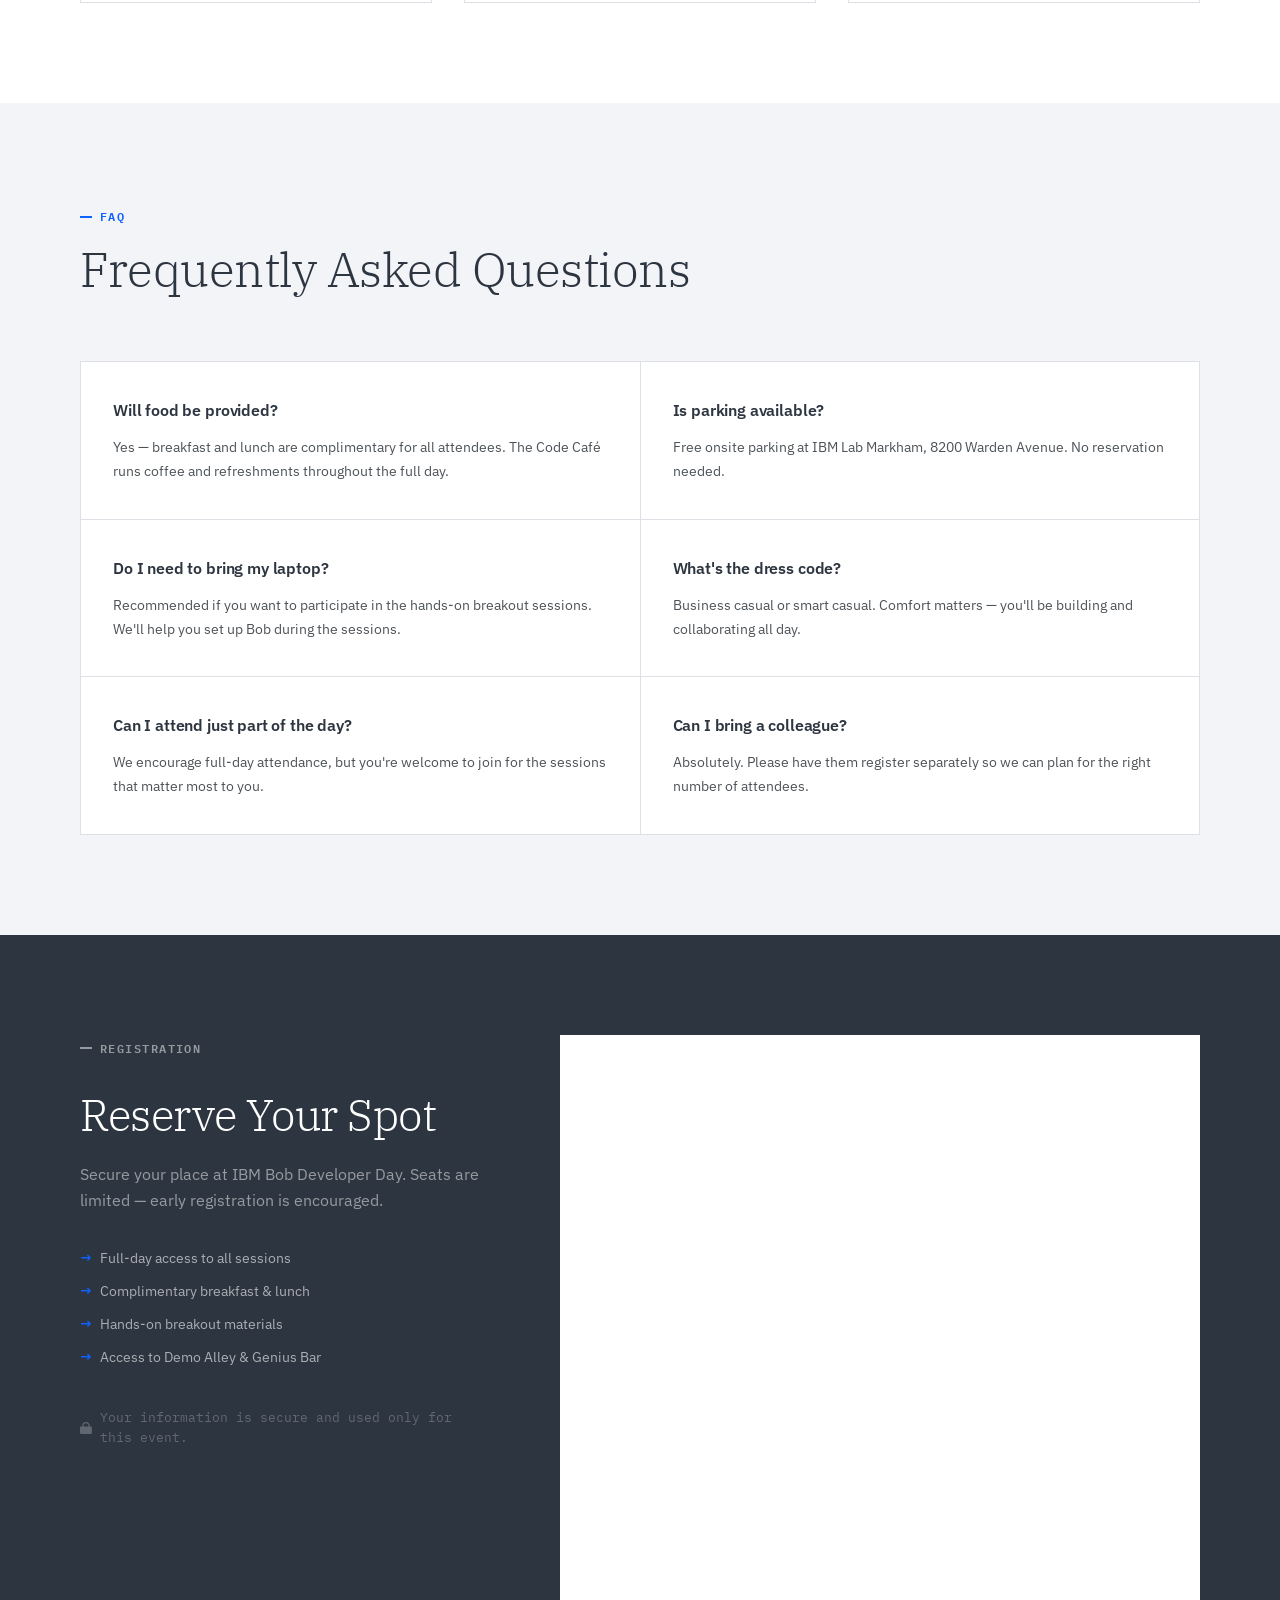
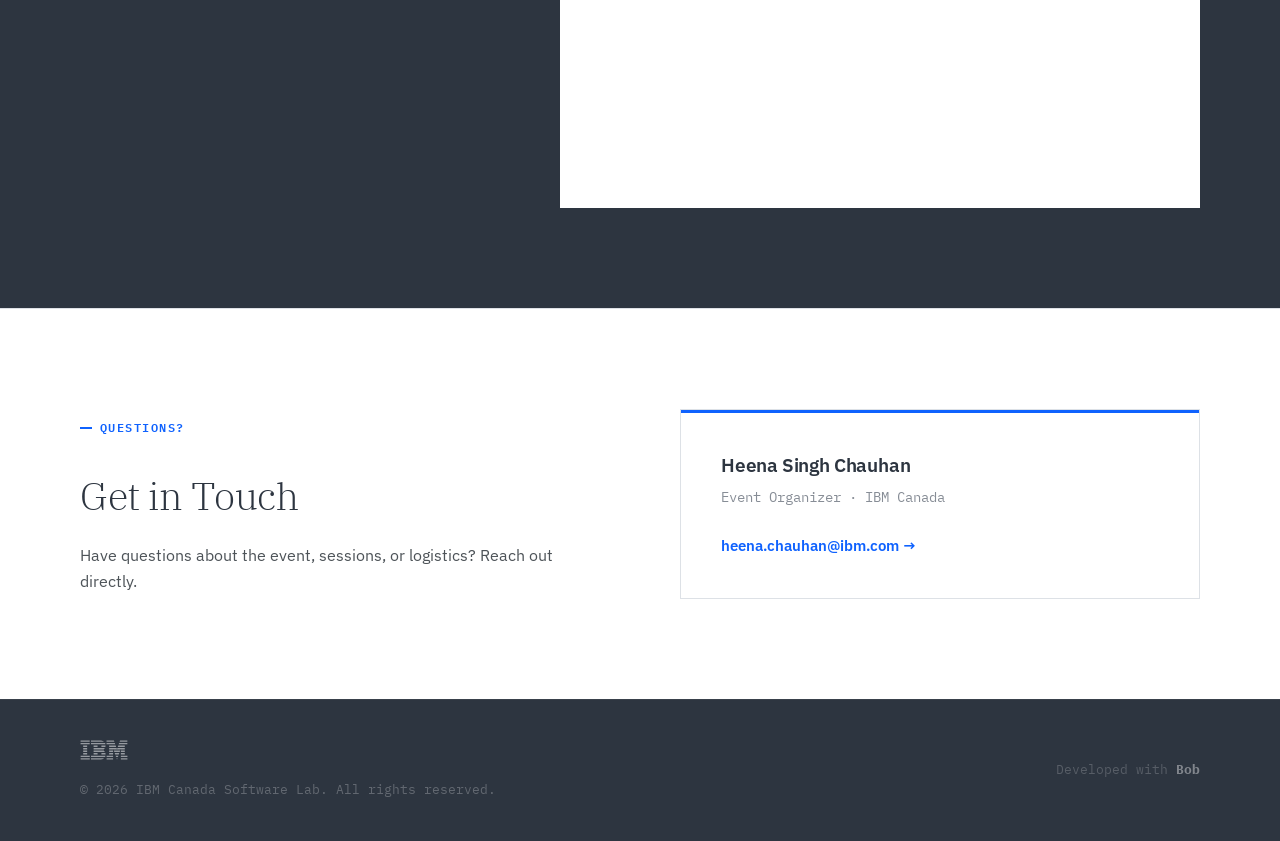
==== commit bb0b5c7a: "Add files via upload" ====
--- a/index.html
+++ b/index.html
@@ -3,323 +3,467 @@
 <head>
     <meta charset="UTF-8">
     <meta name="viewport" content="width=device-width, initial-scale=1.0">
-    <title>IBM Bob Developer Day - June 15, 2026</title>
+    <title>IBM Bob Developer Day — June 15, 2026</title>
+    <link rel="preconnect" href="https://fonts.googleapis.com">
+    <link rel="preconnect" href="https://fonts.gstatic.com" crossorigin>
+    <link href="https://fonts.googleapis.com/css2?family=IBM+Plex+Mono:wght@400;600&family=IBM+Plex+Sans:ital,wght@0,300;0,400;0,600;0,700;1,300&family=IBM+Plex+Serif:wght@300;400;600&display=swap" rel="stylesheet">
     <link rel="stylesheet" href="styles.css">
 </head>
 <body>
+
     <!-- Sticky Register Button -->
     <div id="stickyRegister" class="sticky-register">
-        <a href="#register" class="btn-sticky">Register Now</a>
+        <a href="#register" class="btn-sticky">Register Now →</a>
     </div>
 
-    <div class="container">
+    <!-- Top Nav Bar -->
+    <nav class="topnav">
+        <div class="topnav-inner">
+            <img src="ibm-logo.svg" alt="IBM" class="nav-logo">
+            <div class="nav-links">
+                <a href="#about">About</a>
+                <a href="#agenda">Agenda</a>
+                <a href="#tracks">Tracks</a>
+                <a href="#register" class="nav-cta">Register</a>
+            </div>
+        </div>
+    </nav>
+
+    <div class="page-wrapper">
+
+        <!-- HERO -->
         <header class="hero">
-            <div class="hero-content">
-                <img src="ibm-logo.svg" alt="IBM Logo" class="ibm-logo">
-                <h1>IBM Bob Developer Day</h1>
-                <p class="hero-subtitle">Join IBM Dev Day to learn how teams are cutting dev time by 45% </p>
-                
-                <!-- Countdown Timer -->
-                <div class="countdown-container">
-                    <div class="countdown-label">Event starts in:</div>
+            <div class="hero-bg-grid"></div>
+            <div class="hero-inner">
+                <div class="hero-eyebrow">
+                    <span class="eyebrow-tag">IBM Canada Software Lab</span>
+                    <span class="eyebrow-divider">·</span>
+                    <span class="eyebrow-date">June 15, 2026</span>
+                </div>
+
+                <h1 class="hero-title">
+                    IBM Bob<br>
+                    <span class="hero-title-accent">Developer Day</span>
+                </h1>
+
+                <p class="hero-subtitle">A full day inside IBM Canada's Data &amp; AI lab. Live builds, deep-dive breakouts, and a table with the engineers shipping it. <br>No slides. Just Code.</p>
+
+                <!-- Countdown -->
+                <div class="countdown-block">
+                    <div class="countdown-label">Event begins in</div>
                     <div id="countdown" class="countdown">
                         <div class="countdown-item">
                             <span id="days" class="countdown-value">00</span>
                             <span class="countdown-unit">Days</span>
                         </div>
+                        <div class="countdown-sep">:</div>
                         <div class="countdown-item">
                             <span id="hours" class="countdown-value">00</span>
-                            <span class="countdown-unit">Hours</span>
-                        </div>
+                            <span class="countdown-unit">Hrs</span>
+                        </div>
+                        <div class="countdown-sep">:</div>
                         <div class="countdown-item">
                             <span id="minutes" class="countdown-value">00</span>
-                            <span class="countdown-unit">Minutes</span>
-                        </div>
+                            <span class="countdown-unit">Min</span>
+                        </div>
+                        <div class="countdown-sep">:</div>
                         <div class="countdown-item">
                             <span id="seconds" class="countdown-value">00</span>
-                            <span class="countdown-unit">Seconds</span>
-                        </div>
-                    </div>
-                </div>
-
-                <div class="hero-details">
-                    <div class="detail-item">
-                        <div class="date-icon">
-                            <div class="date-month">JUN</div>
-                            <div class="date-day">15</div>
-                        </div>
-                        <strong>June 15, 2026</strong>
-                    </div>
-                    <div class="detail-item">
-                        <span class="icon">📍</span>
-                        <strong>IBM Lab Markham</strong>
-                        <span>8200 Warden Avenue</span>
-                    </div>
-                    <div class="detail-item">
-                        <span class="icon">⏰</span>
-                        <strong>8:30 AM - 4:00 PM</strong>
-                    </div>
-                </div>
-                <a href="#register" class="btn-hero">Register Now</a>
+                            <span class="countdown-unit">Sec</span>
+                        </div>
+                    </div>
+                </div>
+
+                <!-- Event Meta -->
+                <div class="hero-meta">
+                    <div class="meta-pill">
+                        <svg width="16" height="16" viewBox="0 0 16 16" fill="none"><path d="M8 0C5.2 0 3 2.2 3 5c0 4.4 5 11 5 11s5-6.6 5-11c0-2.8-2.2-5-5-5zm0 7c-1.1 0-2-.9-2-2s.9-2 2-2 2 .9 2 2-.9 2-2 2z" fill="currentColor"/></svg>
+                        IBM Lab Markham · 8200 Warden Ave
+                    </div>
+                    <div class="meta-pill">
+                        <svg width="16" height="16" viewBox="0 0 16 16" fill="none"><path d="M8 0C3.6 0 0 3.6 0 8s3.6 8 8 8 8-3.6 8-8-3.6-8-8-8zm.5 12H7V7h1.5v5zm0-6.5H7V4h1.5v1.5z" fill="currentColor"/></svg>
+                        8:30 AM – 4:00 PM
+                    </div>
+                    <a href="#register" class="meta-pill meta-pill-link">
+                        <svg width="16" height="16" viewBox="0 0 16 16" fill="none"><path d="M13 2h-1V0h-1.5v2h-5V0H4v2H3C2.2 2 1.5 2.7 1.5 3.5v11C1.5 15.3 2.2 16 3 16h10c.8 0 1.5-.7 1.5-1.5v-11C14.5 2.7 13.8 2 13 2zm0 12.5H3v-8h10v8zM3 5V3.5h10V5H3z" fill="currentColor"/></svg>
+                        Limited Seats - Register Now
+                    </a>
+                </div>
+
+                <a href="#register" class="btn-hero">Secure Your Spot →</a>
+            </div>
+
+            <!-- Hero decoration -->
+            <div class="hero-decoration">
+                <div class="deco-line deco-l1"></div>
+                <div class="deco-line deco-l2"></div>
+                <div class="deco-box deco-b1"></div>
+                <div class="deco-box deco-b2"></div>
             </div>
         </header>
 
-        <main>
-            <!-- Event Highlights Section -->
-            <section class="highlights-section">
-                <h2 class="section-title">What You'll Build, Learn, and Take Home?</h2>
-                <div class="highlights-grid">
-                    <div class="highlight-card">
-                        <div class="highlight-icon">🚀</div>
-                        <h3>Hands-On Learning</h3>
-                        <p>Build real projects with Bob in guided sessions. Choose from 4 specialized tracks and take everything home.</p>
-                    </div>
-                    <div class="highlight-card">
-                        <div class="highlight-icon">👥</div>
-                        <h3>Expert Guidance</h3>
-                        <p>Learn directly from IBM Canada Software Lab engineers who built Bob. Get your questions answered by the creators.</p>
-                    </div>
-                    <div class="highlight-card">
-                        <div class="highlight-icon">🎯</div>
-                        <h3>Live Demonstrations</h3>
-                        <p>Watch live builds on stage. See MCP, watsonx Orchestrate, and Bob wired together in real-time.</p>
-                    </div>
-                    <div class="highlight-card">
-                        <div class="highlight-icon">🤝</div>
-                        <h3>Network & Collaborate</h3>
-                        <p>Connect with fellow developers, share ideas at Demo Alley, and collaborate on challenging problems.</p>
-                    </div>
-                    <div class="highlight-card">
-                        <div class="highlight-icon">🍽️</div>
-                        <h3>Food & Refreshments</h3>
-                        <p>Complimentary breakfast, lunch, and coffee throughout the day. Focus on learning, we'll handle the rest.</p>
-                    </div>
-                    <div class="highlight-card">
-                        <div class="highlight-icon">🏆</div>
-                        <h3>Prizes & Recognition</h3>
-                        <p>Showcase your builds and compete for prizes. Vote on the best breakout projects at the end of the day.</p>
-                    </div>
-                </div>
-            </section>
-
-            <!-- Demo Alley Info -->
-            <section class="info-banner">
-                <div class="banner-content">
-                    <span class="banner-icon">💎</span>
-                    <div>
-                        <strong>DEMO ALLEY</strong> · live 10:00 – 15:30 – running in parallel throughout the day. Skip a breakout, wander in. Lab stations + Genius Bar pods: bring your hardest problem, pair with an engineer.
-                    </div>
-                </div>
-            </section>
-
-            <!-- Agenda Section -->
-            <section class="agenda-section">
-                <h2 class="section-title">The Build Log</h2>
-                
-                <div class="agenda-timeline">
-                    <div class="agenda-item">
-                        <div class="time">08:30</div>
-                        <div class="content">
-                            <h3>Doors — Code Café & Demo Alley open</h3>
-                            <p class="duration">30 MIN</p>
-                            <p class="description">Espresso bar running. Stations live. Pair with an engineer before the day begins.</p>
-                        </div>
-                    </div>
-
-                    <div class="agenda-item keynote">
-                        <div class="time">09:00</div>
-                        <div class="content">
-                            <h3>Welcome — Inside the Lab <span class="badge"></span></h3>
-                            <p class="duration">30 MIN · KEYNOTE</p>
-                            <p class="description">Director, IBM Canada Software Lab. Why we built Bob. Where it goes next.</p>
-                        </div>
-                    </div>
-
-                    <div class="agenda-item live">
-                        <div class="time">09:30</div>
-                        <div class="content">
-                            <h3>CTO — The Agentic Control Plane <span class="badge"></span></h3>
-                            <p class="duration">50 MIN · LIVE</p>
-                            <p class="description">A live build on stage. MCP, watsonx Orchestrate, Bob – wired together in front of you. Q&A throughout.</p>
-                        </div>
-                    </div>
-
-                    <div class="agenda-item break">
-                        <div class="time">10:20</div>
-                        <div class="content">
-                            <h3>Break · Demo Alley open</h3>
-                            <p class="duration">10 MIN</p>
-                        </div>
-                    </div>
-
-                    <div class="agenda-item hands-on">
-                        <div class="time">10:30</div>
-                        <div class="content">
-                            <h3>Breakout · Round 1 → pick one of four <span class="badge"></span></h3>
-                            <p class="duration">2.5 HRS · HANDS-ON</p>
-                            <p class="description">Deep-dive hands-on session. Includes setup, install, and guided build time. See tracks below.</p>
-                        </div>
-                    </div>
-
-                    <div class="agenda-item panel">
-                        <div class="time">13:00</div>
-                        <div class="content">
-                            <h3>The Developers' Table <span class="badge"></span></h3>
-                            <p class="duration">60 MIN · PANEL + LUNCH</p>
-                            <p class="description">Lunch served while five Bob builders from the lab take your questions. Unscripted. No dais, no mics.</p>
-                        </div>
-                    </div>
-
-                    <div class="agenda-item hands-on">
-                        <div class="time">14:00</div>
-                        <div class="content">
-                            <h3>Breakout · Round 2 → pick a second <span class="badge"></span></h3>
-                            <p class="duration">90 MIN · HANDS-ON</p>
-                            <p class="description">Bob is already installed from Round 1 – straight into the build. Pick a different track, take home a second project.</p>
-                        </div>
-                    </div>
-
-                    <div class="agenda-item">
-                        <div class="time">15:30</div>
-                        <div class="content">
-                            <h3>Lab Floor Tour + Build Showcase</h3>
-                            <p class="duration">30 MIN</p>
-                            <p class="description">Walk the floor where Bob is shipped. Vote on the best breakout build. Prizes at close. Wrap at 16:00.</p>
-                        </div>
-                    </div>
-                </div>
-            </section>
-
-            <!-- Tracks Section -->
-            <section class="tracks-section">
-                <h2 class="section-title">The Four Tracks</h2>
-                
-                <div class="tracks-grid">
-                    <div class="track-card">
-                        <div class="track-header">TRACK A</div>
-                        <h3>Java Modernization with Bob</h3>
-                        <p>Legacy to cloud-native, at refactor speed. Bring a class. Leave with a pull request.</p>
-                    </div>
-
-                    <div class="track-card">
-                        <div class="track-header">TRACK B</div>
-                        <h3>Build an Agent in 45 Minutes</h3>
-                        <p>MCP + watsonx Orchestrate + Bob. Wire a tool, register it, call it. Working agent by the bell.</p>
-                    </div>
-
-                    <div class="track-card">
-                        <div class="track-header">TRACK C</div>
-                        <h3>Real-Time Personalization with Kafka</h3>
-                        <p>Bob on a streaming use-case. Events in, decisions out. Built with Confluent under the hood.</p>
-                    </div>
-
-                    <div class="track-card">
-                        <div class="track-header">TRACK D</div>
-                        <h3>The Governance Lane</h3>
-                        <p>Why Bob beats "give devs API keys." LLM routing, audit trail, enterprise rails – hands on.</p>
-                    </div>
-                </div>
-            </section>
-
-            <!-- What to Bring Section -->
-            <section class="info-section">
-                <h2 class="section-title">What to Bring</h2>
-                <div class="info-content">
-                    <div class="info-card">
-                        <div class="info-icon">💻</div>
-                        <h3>Your Laptop</h3>
-                        <p>Bring your laptop if you want to participate in hands-on sessions with Bob. We'll guide you through setup and installation during the breakout sessions.</p>
-                    </div>
-                    <div class="info-card">
-                        <div class="info-icon">🔌</div>
-                        <h3>Charger & Accessories</h3>
-                        <p>Don't forget your laptop charger and any accessories you might need for a full day of coding and learning.</p>
-                    </div>
-                    <div class="info-card">
-                        <div class="info-icon">📝</div>
-                        <h3>Questions & Ideas</h3>
-                        <p>Come prepared with your toughest problems and innovative ideas. Our engineers are here to help you solve them.</p>
-                    </div>
-                </div>
-            </section>
-
-            <!-- FAQ Section -->
-            <section class="faq-section">
-                <h2 class="section-title">Frequently Asked Questions</h2>
-                <div class="faq-container">
-                    <div class="faq-item">
-                        <h3>🍽️ Will food be provided?</h3>
-                        <p>Yes! Breakfast and lunch will be provided complimentary for all attendees. Coffee and refreshments will be available throughout the day at the Code Café.</p>
-                    </div>
-                    <div class="faq-item">
-                        <h3>🚗 Is parking available?</h3>
-                        <p>Yes, onsite parking is free for all event attendees at IBM Lab Markham, 8200 Warden Avenue.</p>
-                    </div>
-                    <div class="faq-item">
-                        <h3>💻 Do I need to bring my laptop?</h3>
-                        <p>If you want to participate in the hands-on breakout sessions, please bring your laptop. We'll help you set up Bob during the sessions.</p>
-                    </div>
-                    <div class="faq-item">
-                        <h3>👔 What's the dress code?</h3>
-                        <p>Business casual or smart casual. Comfort is key as you'll be coding and collaborating throughout the day.</p>
-                    </div>
-                    <div class="faq-item">
-                        <h3>🎯 Can I attend just part of the day?</h3>
-                        <p>While we encourage full-day attendance to get the complete experience, you're welcome to join for specific sessions that interest you most.</p>
-                    </div>
-                    <div class="faq-item">
-                        <h3>🤝 Can I bring a colleague?</h3>
-                        <p>Absolutely! Please have them register separately so we can plan for the right number of attendees.</p>
-                    </div>
-                </div>
-            </section>
-
-            <!-- Registration Section -->
-            <section id="register" class="registration-section">
-                <div class="registration-card" style="max-width: 1000px;">
-                    <h2>Register for IBM Bob Developer Day</h2>
-                    <p class="description">Secure your spot for this exclusive hands-on event. Limited seats available.</p>
-                    
-                    <!-- PASTE YOUR AIRTABLE EMBED CODE BELOW THIS LINE -->
-                    <!-- Replace the src URL with your Airtable embed URL -->
-                    <iframe class="airtable-embed"
-                            src="https://airtable.com/embed/appYo5AO9TQs8hWMN/shrfKEt4EBQ4R2yKo"
-                            frameborder="0"
-                            onmousewheel=""
-                            width="100%"
-                            height="800"
-                            style="background: transparent; border: 1px solid #d0e2ff; border-radius: 8px;">
-                    </iframe>
-                    <!-- PASTE YOUR AIRTABLE EMBED CODE ABOVE THIS LINE -->
-                    
-                    <p style="text-align: center; color: #525252; margin-top: 20px; font-size: 0.9em;">
-                        🔒 Your information is secure and will only be used for event registration purposes.
-                    </p>
-                </div>
-            </section>
-
-            <!-- Contact Section -->
-            <section class="contact-section">
-                <h2 class="section-title">Questions?</h2>
-                <div class="contact-card">
-                    <div class="contact-icon">📧</div>
-                    <h3>Get in Touch</h3>
-                    <p>Have questions about the event? Need more information?</p>
-                    <p class="contact-info">
-                        <strong>Heena Singh Chauhan</strong><br>
-                        IBM Bob Developer Day Event Team<br>
-                        <a href="mailto:heena.chauhan@ibm.com">heena.chauhan@ibm.com</a>
-                    </p>
-                </div>
-            </section>
+        <main id="about">
+
+            <!-- WHY ATTEND -->
+            <section class="section-why">
+                <div class="section-inner">
+                    <div class="section-header">
+                        <span class="section-kicker">Why Attend</span>
+                        <h2 class="section-title">Built for developers.<br>By developers.</h2>
+                    </div>
+                    <div class="why-grid">
+                        <div class="why-card">
+                            <div class="why-num">01</div>
+                            <h3>Hands-On Learning</h3>
+                            <p>Build real projects with Bob in guided sessions. Choose from 6 specialized tracks and take home working code.</p>
+                        </div>
+                        <div class="why-card">
+                            <div class="why-num">02</div>
+                            <h3>Expert Guidance</h3>
+                            <p>Learn directly from IBM Canada Software Lab engineers who built Bob. Get your questions answered by the creators.</p>
+                        </div>
+                        <div class="why-card">
+                            <div class="why-num">03</div>
+                            <h3>Live Demonstrations</h3>
+                            <p>Watch live builds on stage. See MCP, watsonx Orchestrate, and Bob wired together in real-time.</p>
+                        </div>
+                        <div class="why-card">
+                            <div class="why-num">04</div>
+                            <h3>Network & Collaborate</h3>
+                            <p>Connect with fellow developers, share ideas at Demo Alley, and collaborate on challenging problems.</p>
+                        </div>
+                        <div class="why-card">
+                            <div class="why-num">05</div>
+                            <h3>Food & Refreshments</h3>
+                            <p>Complimentary breakfast, lunch, and coffee throughout the day. Focus on learning, we'll handle the rest.</p>
+                        </div>
+                        <div class="why-card">
+                            <div class="why-num">06</div>
+                            <h3>Prizes & Recognition</h3>
+                            <p>Showcase your builds and compete for prizes. Vote on the best breakout projects at the end of the day.</p>
+                        </div>
+                    </div>
+                </div>
+            </section>
+
+            <!-- DEMO ALLEY BANNER -->
+            <div class="demo-alley-banner">
+                <div class="section-inner">
+                    <div class="demo-alley-inner">
+                        <div class="demo-alley-badge">DEMO ALLEY</div>
+                        <div class="demo-alley-text">
+                            <strong>Live 10:00 – 15:30</strong> · Running in parallel throughout the day. Skip a breakout, wander in. Lab stations + Genius Bar pods — bring your hardest problem, pair with an engineer.
+                        </div>
+                    </div>
+                </div>
+            </div>
+
+            <!-- AGENDA -->
+            <section class="section-agenda" id="agenda">
+                <div class="section-inner">
+                    <div class="section-header">
+                        <span class="section-kicker">Schedule</span>
+                        <h2 class="section-title">The Build Log</h2>
+                    </div>
+                    <div class="agenda-timeline">
+
+                        <div class="agenda-item">
+                            <div class="agenda-time">
+                                <span class="time-mono">08:30</span>
+                                <div class="time-dot"></div>
+                            </div>
+                            <div class="agenda-content">
+                                <div class="agenda-tags"><span class="atag atag-default">30 MIN</span></div>
+                                <h3>Doors — Code Café &amp; Demo Alley open</h3>
+                                <p>Espresso bar running. Stations live. Pair with an engineer before the day begins.</p>
+                            </div>
+                        </div>
+
+                        <div class="agenda-item agenda-keynote">
+                            <div class="agenda-time">
+                                <span class="time-mono">09:00</span>
+                                <div class="time-dot"></div>
+                            </div>
+                            <div class="agenda-content">
+                                <div class="agenda-tags"><span class="atag atag-keynote">KEYNOTE</span><span class="atag">30 MIN</span></div>
+                                <h3>Welcome — Inside the Lab</h3>
+                                <p>Director, IBM Canada Software Lab. Why we built Bob. Where it goes next.</p>
+                            </div>
+                        </div>
+
+                        <div class="agenda-item agenda-live">
+                            <div class="agenda-time">
+                                <span class="time-mono">09:30</span>
+                                <div class="time-dot"></div>
+                            </div>
+                            <div class="agenda-content">
+                                <div class="agenda-tags"><span class="atag atag-live">LIVE BUILD</span><span class="atag">50 MIN</span></div>
+                                <h3>CTO — The Agentic Control Plane</h3>
+                                <p>A live build on stage. MCP, watsonx Orchestrate, Bob — wired together in front of you. Q&amp;A throughout.</p>
+                            </div>
+                        </div>
+
+                        <div class="agenda-item agenda-break">
+                            <div class="agenda-time">
+                                <span class="time-mono">10:20</span>
+                                <div class="time-dot"></div>
+                            </div>
+                            <div class="agenda-content">
+                                <div class="agenda-tags"><span class="atag">10 MIN</span></div>
+                                <h3>Break · Demo Alley open</h3>
+                            </div>
+                        </div>
+
+                        <div class="agenda-item agenda-handson">
+                            <div class="agenda-time">
+                                <span class="time-mono">10:30</span>
+                                <div class="time-dot"></div>
+                            </div>
+                            <div class="agenda-content">
+                                <div class="agenda-tags"><span class="atag atag-handson">HANDS-ON</span><span class="atag">2.5 HRS</span></div>
+                                <h3>Breakout · Round 1 — pick one of six</h3>
+                                <p>Deep-dive hands-on session. Includes Bob setup, install, and guided build time. Leave with working code.</p>
+                            </div>
+                        </div>
+
+                        <div class="agenda-item agenda-keynote">
+                            <div class="agenda-time">
+                                <span class="time-mono">13:00</span>
+                                <div class="time-dot"></div>
+                            </div>
+                            <div class="agenda-content">
+                                <div class="agenda-tags"><span class="atag atag-keynote">LUNCH + Q&amp;A</span><span class="atag">60 MIN</span></div>
+                                <h3>Working Lunch + Builders Q&amp;A</h3>
+                                <p>Lunch served while five of our technical engineers take your questions. Unscripted. No dais, no mics.</p>
+                            </div>
+                        </div>
+
+                        <div class="agenda-item agenda-handson">
+                            <div class="agenda-time">
+                                <span class="time-mono">14:00</span>
+                                <div class="time-dot"></div>
+                            </div>
+                            <div class="agenda-content">
+                                <div class="agenda-tags"><span class="atag atag-handson">HANDS-ON</span><span class="atag">90 MIN</span></div>
+                                <h3>Breakout · Round 2 — pick a second track</h3>
+                                <p>Bob is already installed from Round 1 — straight into the build. Pick a different track, take home a second project.</p>
+                            </div>
+                        </div>
+
+                        <div class="agenda-item">
+                            <div class="agenda-time">
+                                <span class="time-mono">15:30</span>
+                                <div class="time-dot"></div>
+                            </div>
+                            <div class="agenda-content">
+                                <div class="agenda-tags"><span class="atag">30 MIN</span></div>
+                                <h3>Lab Floor Tour + Build Showcase</h3>
+                                <p>Walk the floor where Bob is shipped. Vote on the best breakout build. Prizes at close. Wrap at 16:00.</p>
+                            </div>
+                        </div>
+
+                    </div>
+                </div>
+            </section>
+
+            <!-- TRACKS -->
+            <section class="section-tracks" id="tracks">
+                <div class="section-inner">
+                    <div class="section-header section-header-light">
+                        <span class="section-kicker section-kicker-light">Breakout Sessions</span>
+                        <h2 class="section-title section-title-light">Six Tracks. Pick Two.</h2>
+                    </div>
+                    <div class="tracks-grid">
+                        <div class="track-card">
+                            <div class="track-letter">A</div>
+                            <div class="track-body">
+                                <div class="track-label">TRACK A</div>
+                                <h3>Java Modernization with Bob</h3>
+                                <p>Legacy to cloud-native, at refactor speed. Bring a class. Leave with a pull request.</p>
+                            </div>
+                        </div>
+                        <div class="track-card">
+                            <div class="track-letter">B</div>
+                            <div class="track-body">
+                                <div class="track-label">TRACK B</div>
+                                <h3>Build an Agent in 45 Minutes</h3>
+                                <p>MCP + watsonx Orchestrate + Bob. Wire a tool, register it, call it. Working agent by the bell.</p>
+                            </div>
+                        </div>
+                        <div class="track-card">
+                            <div class="track-letter">C</div>
+                            <div class="track-body">
+                                <div class="track-label">TRACK C</div>
+                                <h3>Bob vs. a Real-World App</h3>
+                                <p>A messy multi-service codebase we provide. Refactor, test, fix CI, document. Four real problems, one tool. No prep required.</p>
+                            </div>
+                        </div>
+                        <div class="track-card">
+                            <div class="track-letter">D</div>
+                            <div class="track-body">
+                                <div class="track-label">TRACK D</div>
+                                <h3>Already Use Cursor? What You're Missing</h3>
+                                <p>AI Optimizer, Architect Mode, full-repo awareness, Bobalytics. See the gaps — then fill them live.</p>
+                            </div>
+                        </div>
+                        <div class="track-card">
+                            <div class="track-letter">E</div>
+                            <div class="track-body">
+                                <div class="track-label">TRACK E</div>
+                                <h3>AI-Assisted Testing &amp; CI</h3>
+                                <p>Bob generates tests, regenerates failures, and fixes your pipeline. The productivity story that makes leaders say yes.</p>
+                            </div>
+                        </div>
+                        <div class="track-card">
+                            <div class="track-letter">F</div>
+                            <div class="track-body">
+                                <div class="track-label">TRACK F</div>
+                                <h3>The Governance Lane</h3>
+                                <p>For engineering leaders. Audit trail, model routing, cost visibility, kill switch. Dashboards, not code.</p>
+                            </div>
+                        </div>
+                    </div>
+                </div>
+            </section>
+
+            <!-- WHAT TO BRING -->
+            <section class="section-bring">
+                <div class="section-inner">
+                    <div class="section-header">
+                        <span class="section-kicker">Logistics</span>
+                        <h2 class="section-title">What to Bring</h2>
+                    </div>
+                    <div class="bring-grid">
+                        <div class="bring-card">
+                            <div class="bring-icon">
+                                <svg width="28" height="28" viewBox="0 0 24 24" fill="none" stroke="currentColor" stroke-width="1.5"><rect x="2" y="4" width="20" height="14" rx="2"/><path d="M8 20h8M12 18v2"/></svg>
+                            </div>
+                            <h3>Your Laptop</h3>
+                            <p>Bring your laptop to participate in hands-on sessions. We'll guide you through Bob setup during the breakouts.</p>
+                        </div>
+                        <div class="bring-card">
+                            <div class="bring-icon">
+                                <svg width="28" height="28" viewBox="0 0 24 24" fill="none" stroke="currentColor" stroke-width="1.5"><path d="M13 2H6a2 2 0 00-2 2v16a2 2 0 002 2h12a2 2 0 002-2V9z"/><polyline points="13 2 13 9 20 9"/></svg>
+                            </div>
+                            <h3>Charger &amp; Accessories</h3>
+                            <p>Full day of coding ahead. Pack your charger, dongles, and anything else you need for a productive session.</p>
+                        </div>
+                        <div class="bring-card">
+                            <div class="bring-icon">
+                                <svg width="28" height="28" viewBox="0 0 24 24" fill="none" stroke="currentColor" stroke-width="1.5"><circle cx="12" cy="12" r="10"/><path d="M12 8v4l3 3"/></svg>
+                            </div>
+                            <h3>Questions &amp; Ideas</h3>
+                            <p>Come with your hardest problems. Our engineers are here — not just to present, but to pair with you and solve them.</p>
+                        </div>
+                    </div>
+                </div>
+            </section>
+
+            <!-- FAQ -->
+            <section class="section-faq">
+                <div class="section-inner">
+                    <div class="section-header">
+                        <span class="section-kicker">FAQ</span>
+                        <h2 class="section-title">Frequently Asked Questions</h2>
+                    </div>
+                    <div class="faq-grid">
+                        <div class="faq-item">
+                            <h3>Will food be provided?</h3>
+                            <p>Yes — breakfast and lunch are complimentary for all attendees. The Code Café runs coffee and refreshments throughout the full day.</p>
+                        </div>
+                        <div class="faq-item">
+                            <h3>Is parking available?</h3>
+                            <p>Free onsite parking at IBM Lab Markham, 8200 Warden Avenue. No reservation needed.</p>
+                        </div>
+                        <div class="faq-item">
+                            <h3>Do I need to bring my laptop?</h3>
+                            <p>Recommended if you want to participate in the hands-on breakout sessions. We'll help you set up Bob during the sessions.</p>
+                        </div>
+                        <div class="faq-item">
+                            <h3>What's the dress code?</h3>
+                            <p>Business casual or smart casual. Comfort matters — you'll be building and collaborating all day.</p>
+                        </div>
+                        <div class="faq-item">
+                            <h3>Can I attend just part of the day?</h3>
+                            <p>We encourage full-day attendance, but you're welcome to join for the sessions that matter most to you.</p>
+                        </div>
+                        <div class="faq-item">
+                            <h3>Can I bring a colleague?</h3>
+                            <p>Absolutely. Please have them register separately so we can plan for the right number of attendees.</p>
+                        </div>
+                    </div>
+                </div>
+            </section>
+
+            <!-- REGISTRATION -->
+            <section id="register" class="section-register">
+                <div class="section-inner">
+                    <div class="register-card">
+                        <div class="register-left">
+                            <span class="section-kicker section-kicker-light">Registration</span>
+                            <h2>Reserve Your Spot</h2>
+                            <p>Secure your place at IBM Bob Developer Day. Seats are limited — early registration is encouraged.</p>
+                            <ul class="register-perks">
+                                <li>Full-day access to all sessions</li>
+                                <li>Complimentary breakfast &amp; lunch</li>
+                                <li>Hands-on breakout materials</li>
+                                <li>Access to Demo Alley &amp; Genius Bar</li>
+                            </ul>
+                            <div class="register-secure">
+                                <svg width="14" height="14" viewBox="0 0 16 16" fill="currentColor"><path d="M8 0C5.2 0 2.9 2.3 2.9 5v1.1H1.5C.7 6.1 0 6.8 0 7.6v6.9C0 15.3.7 16 1.5 16h13c.8 0 1.5-.7 1.5-1.5V7.6c0-.8-.7-1.5-1.5-1.5h-1.4V5C13.1 2.3 10.8 0 8 0zm0 1.5c1.9 0 3.5 1.6 3.5 3.5v1.1H4.5V5C4.5 3.1 6.1 1.5 8 1.5z"/></svg>
+                                Your information is secure and used only for this event.
+                            </div>
+                        </div>
+                        <div class="register-right">
+                            <iframe class="airtable-embed"
+                                    src="https://airtable.com/embed/appYo5AO9TQs8hWMN/shrfKEt4EBQ4R2yKo"
+                                    frameborder="0"
+                                    onmousewheel=""
+                                    width="100%"
+                                    height="750"
+                                    style="background: transparent; border: none;">
+                            </iframe>
+                        </div>
+                    </div>
+                </div>
+            </section>
+
+            <!-- CONTACT -->
+            <section class="section-contact">
+                <div class="section-inner">
+                    <div class="contact-block">
+                        <div class="contact-left">
+                            <span class="section-kicker">Questions?</span>
+                            <h2>Get in Touch</h2>
+                            <p>Have questions about the event, sessions, or logistics? Reach out directly.</p>
+                        </div>
+                        <div class="contact-right">
+                            <div class="contact-card">
+                                <div class="contact-name">Heena Singh Chauhan</div>
+                                <div class="contact-role">Event Organizer · IBM Canada</div>
+                                <a href="mailto:heena.chauhan@ibm.com" class="contact-email">heena.chauhan@ibm.com →</a>
+                            </div>
+                        </div>
+                    </div>
+                </div>
+            </section>
+
         </main>
 
-        <footer>
-            <p>&copy; 2026 IBM Canada Software Lab. All rights reserved.</p>
-            <div class="bob-credit">
-                <p>✨ This page was developed by <strong>Bob</strong> ✨</p>
+        <footer class="site-footer">
+            <div class="section-inner">
+                <div class="footer-inner">
+                    <div class="footer-left">
+                        <img src="ibm-logo.svg" alt="IBM" class="footer-logo">
+                        <p>© 2026 IBM Canada Software Lab. All rights reserved.</p>
+                    </div>
+                    <div class="footer-right">
+                        <p class="bob-credit">Developed with <strong>Bob</strong></p>
+                    </div>
+                </div>
             </div>
         </footer>
+
     </div>
 
     <script src="script.js"></script>
--- a/styles.css
+++ b/styles.css
@@ -1,957 +1,1359 @@
-* {
-    margin: 0;
-    padding: 0;
-    box-sizing: border-box;
-}
+/* ============================================================
+   IBM BOB DEVELOPER DAY — styles.css
+   Design: IBM Carbon-influenced, editorial precision
+   ============================================================ */
+
+:root {
+    --ibm-blue:     #0f62fe;
+    --ibm-blue-dk:  #0043ce;
+    --ibm-blue-dkr: #001d6c;
+    --ibm-red:      #da1e28;
+    --ibm-green:    #24a148;
+    --ibm-cool-90:  #2d3540;
+    --ibm-cool-80:  #3d4a57;
+    --ibm-cool-70:  #4e5d6c;
+    --ibm-cool-60:  #4d5358;
+    --ibm-cool-40:  #878d96;
+    --ibm-cool-20:  #dde1e6;
+    --ibm-cool-10:  #f2f4f8;
+    --ibm-white:    #ffffff;
+    --ibm-bg:       #f2f4f8;
+
+    --font-sans:  'IBM Plex Sans', system-ui, sans-serif;
+    --font-mono:  'IBM Plex Mono', monospace;
+    --font-serif: 'IBM Plex Serif', Georgia, serif;
+
+    --max-w: 1200px;
+    --section-pad: 100px 0;
+    --radius: 2px;
+    --transition: 0.22s ease;
+}
+
+/* ===================== RESET ===================== */
+*, *::before, *::after { box-sizing: border-box; margin: 0; padding: 0; }
+
+html { scroll-behavior: smooth; }
 
 body {
-    font-family: 'IBM Plex Sans', 'Segoe UI', Tahoma, Geneva, Verdana, sans-serif;
-    background: #e8f4fd;
-    color: #161616;
+    font-family: var(--font-sans);
+    background: var(--ibm-bg);
+    color: var(--ibm-cool-90);
     line-height: 1.6;
-}
-
-.container {
-    max-width: 1400px;
+    -webkit-font-smoothing: antialiased;
+}
+
+/* ===================== TOP NAV ===================== */
+.topnav {
+    position: fixed;
+    top: 0;
+    left: 0;
+    right: 0;
+    z-index: 100;
+    background: rgba(18, 22, 25, 0.92);
+    backdrop-filter: blur(12px);
+    border-bottom: 1px solid rgba(255,255,255,0.06);
+}
+
+.topnav-inner {
+    max-width: var(--max-w);
     margin: 0 auto;
-}
-
-/* Sticky Register Button */
+    padding: 0 40px;
+    height: 56px;
+    display: flex;
+    align-items: center;
+    justify-content: space-between;
+}
+
+.nav-logo {
+    width: 56px;
+    height: auto;
+    filter: brightness(0) invert(1);
+    opacity: 0.9;
+}
+
+.nav-links {
+    display: flex;
+    align-items: center;
+    gap: 32px;
+}
+
+.nav-links a {
+    color: rgba(255,255,255,0.65);
+    text-decoration: none;
+    font-size: 0.875rem;
+    font-weight: 400;
+    letter-spacing: 0.02em;
+    transition: color var(--transition);
+}
+
+.nav-links a:hover { color: var(--ibm-white); }
+
+.nav-links .nav-cta {
+    background: var(--ibm-blue);
+    color: var(--ibm-white);
+    padding: 8px 20px;
+    font-weight: 600;
+    opacity: 1;
+}
+
+.nav-links .nav-cta:hover {
+    background: var(--ibm-blue-dk);
+    color: var(--ibm-white);
+}
+
+/* ===================== STICKY BUTTON ===================== */
 .sticky-register {
     position: fixed;
-    bottom: 30px;
-    right: 30px;
-    z-index: 999;
+    bottom: 32px;
+    right: 32px;
+    z-index: 90;
     opacity: 0;
-    transform: translateY(100px);
+    transform: translateY(16px);
+    pointer-events: none;
     transition: all 0.3s ease;
 }
 
 .sticky-register.visible {
     opacity: 1;
     transform: translateY(0);
+    pointer-events: auto;
 }
 
 .btn-sticky {
     display: inline-block;
-    padding: 16px 32px;
-    background: #0f62fe;
-    color: white;
+    padding: 14px 28px;
+    background: var(--ibm-blue);
+    color: var(--ibm-white);
     text-decoration: none;
-    border-radius: 50px;
-    font-size: 1.1em;
-    font-weight: 600;
-    box-shadow: 0 8px 24px rgba(15, 98, 254, 0.4);
-    transition: all 0.3s;
+    font-size: 0.9rem;
+    font-weight: 600;
+    letter-spacing: 0.02em;
+    box-shadow: 0 4px 24px rgba(15, 98, 254, 0.45);
+    transition: all var(--transition);
 }
 
 .btn-sticky:hover {
-    background: #0043ce;
-    transform: translateY(-3px);
-    box-shadow: 0 12px 32px rgba(15, 98, 254, 0.5);
-}
-
-/* Hero Section */
+    background: var(--ibm-blue-dk);
+    box-shadow: 0 6px 32px rgba(15, 98, 254, 0.55);
+    transform: translateY(-2px);
+}
+
+/* ===================== SECTION INNER ===================== */
+.section-inner {
+    max-width: var(--max-w);
+    margin: 0 auto;
+    padding: 0 40px;
+}
+
+.section-header {
+    margin-bottom: 64px;
+}
+
+.section-header-light { /* for dark bg */ }
+
+.section-kicker {
+    display: inline-block;
+    font-family: var(--font-mono);
+    font-size: 0.75rem;
+    font-weight: 600;
+    color: var(--ibm-blue);
+    letter-spacing: 0.12em;
+    text-transform: uppercase;
+    margin-bottom: 16px;
+    position: relative;
+    padding-left: 20px;
+}
+
+.section-kicker::before {
+    content: '';
+    position: absolute;
+    left: 0;
+    top: 50%;
+    transform: translateY(-50%);
+    width: 12px;
+    height: 2px;
+    background: var(--ibm-blue);
+}
+
+.section-kicker-light {
+    color: rgba(255,255,255,0.5);
+}
+
+.section-kicker-light::before {
+    background: rgba(255,255,255,0.5);
+}
+
+.section-title {
+    font-family: var(--font-serif);
+    font-size: clamp(2rem, 4vw, 3rem);
+    font-weight: 300;
+    line-height: 1.15;
+    color: var(--ibm-cool-90);
+    letter-spacing: -0.01em;
+}
+
+.section-title-light { color: var(--ibm-white); }
+
+/* ===================== HERO ===================== */
 .hero {
-    background: linear-gradient(135deg, #0f62fe 0%, #0043ce 50%, #002d9c 100%);
-    padding: 60px 40px 80px;
+    position: relative;
+    background: var(--ibm-cool-90);
+    min-height: 100vh;
+    display: flex;
+    align-items: center;
+    padding: 120px 40px 80px;
+    overflow: hidden;
+}
+
+.hero-bg-grid {
+    position: absolute;
+    inset: 0;
+    background-image:
+        linear-gradient(rgba(15, 98, 254, 0.06) 1px, transparent 1px),
+        linear-gradient(90deg, rgba(15, 98, 254, 0.06) 1px, transparent 1px);
+    background-size: 64px 64px;
+    mask-image: radial-gradient(ellipse 80% 80% at 50% 50%, black 30%, transparent 100%);
+}
+
+.hero::before {
+    content: '';
+    position: absolute;
+    top: -200px;
+    left: -200px;
+    width: 700px;
+    height: 700px;
+    background: radial-gradient(circle, rgba(15,98,254,0.15) 0%, transparent 70%);
+    pointer-events: none;
+}
+
+.hero::after {
+    content: '';
+    position: absolute;
+    bottom: -100px;
+    right: -100px;
+    width: 500px;
+    height: 500px;
+    background: radial-gradient(circle, rgba(0,67,206,0.1) 0%, transparent 70%);
+    pointer-events: none;
+}
+
+.hero-inner {
+    position: relative;
+    z-index: 2;
+    max-width: var(--max-w);
+    margin: 0 auto;
+    width: 100%;
+}
+
+.hero-eyebrow {
+    display: flex;
+    align-items: center;
+    gap: 16px;
+    margin-bottom: 32px;
+    animation: fadeUp 0.8s ease both;
+}
+
+.eyebrow-tag {
+    font-family: var(--font-mono);
+    font-size: 0.75rem;
+    font-weight: 600;
+    color: var(--ibm-blue);
+    letter-spacing: 0.1em;
+    text-transform: uppercase;
+    background: rgba(15, 98, 254, 0.12);
+    border: 1px solid rgba(15, 98, 254, 0.3);
+    padding: 5px 12px;
+}
+
+.eyebrow-divider { color: rgba(255,255,255,0.2); }
+
+.eyebrow-date {
+    font-family: var(--font-mono);
+    font-size: 0.75rem;
+    color: rgba(255,255,255,0.4);
+    letter-spacing: 0.08em;
+}
+
+.hero-title {
+    font-family: var(--font-serif);
+    font-size: clamp(3.5rem, 8vw, 7rem);
+    font-weight: 300;
+    color: var(--ibm-white);
+    line-height: 1.0;
+    letter-spacing: -0.02em;
+    margin-bottom: 28px;
+    animation: fadeUp 0.8s 0.1s ease both;
+}
+
+.hero-title-accent {
+    color: var(--ibm-blue);
+    font-style: italic;
+}
+
+.hero-subtitle {
+    font-size: 1.125rem;
+    color: rgba(255,255,255,0.55);
+    max-width: 560px;
+    line-height: 1.7;
+    margin-bottom: 56px;
+    font-weight: 300;
+    animation: fadeUp 0.8s 0.2s ease both;
+}
+
+/* Countdown */
+.countdown-block {
+    margin-bottom: 48px;
+    animation: fadeUp 0.8s 0.3s ease both;
+}
+
+.countdown-label {
+    font-family: var(--font-mono);
+    font-size: 0.7rem;
+    letter-spacing: 0.14em;
+    text-transform: uppercase;
+    color: rgba(255,255,255,0.3);
+    margin-bottom: 16px;
+}
+
+.countdown {
+    display: flex;
+    align-items: center;
+    gap: 12px;
+}
+
+.countdown-item {
     text-align: center;
-    border-bottom: 4px solid #0f62fe;
-    box-shadow: 0 4px 20px rgba(15, 98, 254, 0.2);
-}
-
-.ibm-logo {
-    width: 120px;
-    height: auto;
-    margin-bottom: 30px;
-    filter: brightness(0) invert(1);
-}
-
-.hero-content h1 {
-    font-size: 4em;
-    font-weight: 600;
-    margin-bottom: 20px;
-    color: #ffffff;
-    text-shadow: 2px 2px 4px rgba(0, 0, 0, 0.2);
-}
-
-.hero-subtitle {
-    font-size: 1.5em;
-    color: #d0e2ff;
-    margin-bottom: 40px;
-}
-
-/* Countdown Timer */
-.countdown-container {
-    margin: 40px 0;
-}
-
-.countdown-label {
-    color: #d0e2ff;
-    font-size: 1.2em;
-    margin-bottom: 20px;
-    font-weight: 500;
-}
-
-.countdown {
-    display: flex;
-    justify-content: center;
-    gap: 30px;
-    flex-wrap: wrap;
-}
-
-.countdown-item {
-    background: rgba(255, 255, 255, 0.15);
-    backdrop-filter: blur(10px);
-    padding: 20px 30px;
-    border-radius: 12px;
-    min-width: 100px;
-    border: 2px solid rgba(255, 255, 255, 0.2);
 }
 
 .countdown-value {
     display: block;
-    font-size: 3em;
-    font-weight: 700;
-    color: #ffffff;
+    font-family: var(--font-mono);
+    font-size: 3.5rem;
+    font-weight: 600;
+    color: var(--ibm-white);
     line-height: 1;
+    letter-spacing: -0.03em;
 }
 
 .countdown-unit {
     display: block;
-    font-size: 0.9em;
-    color: #d0e2ff;
-    margin-top: 8px;
+    font-family: var(--font-mono);
+    font-size: 0.65rem;
+    letter-spacing: 0.1em;
     text-transform: uppercase;
-    letter-spacing: 1px;
-}
-
-.hero-details {
-    display: flex;
-    justify-content: center;
-    gap: 50px;
-    margin: 40px 0;
+    color: rgba(255,255,255,0.3);
+    margin-top: 6px;
+}
+
+.countdown-sep {
+    font-family: var(--font-mono);
+    font-size: 2.5rem;
+    color: rgba(15, 98, 254, 0.4);
+    line-height: 1;
+    padding-bottom: 16px;
+}
+
+/* Hero Meta Pills */
+.hero-meta {
+    display: flex;
     flex-wrap: wrap;
-}
-
-.detail-item {
-    display: flex;
-    flex-direction: column;
+    gap: 12px;
+    margin-bottom: 48px;
+    animation: fadeUp 0.8s 0.35s ease both;
+}
+
+.meta-pill {
+    display: flex;
     align-items: center;
     gap: 8px;
-}
-
-.detail-item .icon {
-    font-size: 2em;
-}
-
-/* Custom Date Icon */
-.date-icon {
-    background: #ffffff;
-    border-radius: 8px;
-    padding: 8px 12px;
-    text-align: center;
-    box-shadow: 0 4px 12px rgba(0, 0, 0, 0.2);
-    min-width: 70px;
-}
-
-.date-month {
-    font-size: 0.8em;
-    font-weight: 700;
-    color: #da1e28;
-    letter-spacing: 1px;
-    line-height: 1;
-}
-
-.date-day {
-    font-size: 2em;
-    font-weight: 700;
-    color: #161616;
-    line-height: 1;
-    margin-top: 2px;
-}
-
-.detail-item strong {
-    font-size: 1.2em;
-    color: #ffffff;
-}
-
-.detail-item span {
-    color: #d0e2ff;
-    font-size: 0.95em;
-}
+    font-size: 0.85rem;
+    color: rgba(255,255,255,0.55);
+    background: rgba(255,255,255,0.05);
+    border: 1px solid rgba(255,255,255,0.1);
+    padding: 8px 16px;
+}
+
+.meta-pill-link {
+    text-decoration: none;
+    border: 1px solid rgba(15, 98, 254, 0.4);
+    color: #a8c4ff;
+    background: rgba(15, 98, 254, 0.1);
+    transition: all var(--transition);
+}
+
+.meta-pill svg { opacity: 0.6; flex-shrink: 0; }
 
 .btn-hero {
     display: inline-block;
-    padding: 18px 50px;
-    background: #ffffff;
-    color: #0f62fe;
+    padding: 16px 40px;
+    background: var(--ibm-blue);
+    color: var(--ibm-white);
     text-decoration: none;
-    border-radius: 8px;
-    font-size: 1.2em;
-    font-weight: 600;
-    transition: all 0.3s;
-    box-shadow: 0 4px 15px rgba(255, 255, 255, 0.3);
+    font-size: 1rem;
+    font-weight: 600;
+    letter-spacing: 0.02em;
+    transition: all var(--transition);
+    box-shadow: 0 0 0 0 rgba(15, 98, 254, 0.4);
+    animation: fadeUp 0.8s 0.4s ease both;
 }
 
 .btn-hero:hover {
-    background: #f4f4f4;
+    background: var(--ibm-blue-dk);
     transform: translateY(-2px);
-    box-shadow: 0 6px 20px rgba(255, 255, 255, 0.4);
-}
-
-/* Event Highlights Section */
-.highlights-section {
-    background: #ffffff;
-    padding: 80px 40px;
-}
-
-.highlights-grid {
+    box-shadow: 0 8px 32px rgba(15, 98, 254, 0.4);
+}
+
+/* Hero Decoration */
+.hero-decoration {
+    position: absolute;
+    right: 0;
+    top: 0;
+    bottom: 0;
+    width: 45%;
+    pointer-events: none;
+    z-index: 1;
+}
+
+.deco-line {
+    position: absolute;
+    background: rgba(15, 98, 254, 0.2);
+}
+
+.deco-l1 {
+    width: 1px;
+    top: 10%;
+    bottom: 10%;
+    left: 0;
+}
+
+.deco-l2 {
+    height: 1px;
+    left: 5%;
+    right: 5%;
+    top: 30%;
+}
+
+.deco-box {
+    position: absolute;
+    border: 1px solid rgba(15, 98, 254, 0.15);
+}
+
+.deco-b1 {
+    width: 200px;
+    height: 200px;
+    top: 20%;
+    right: 15%;
+}
+
+.deco-b2 {
+    width: 80px;
+    height: 80px;
+    bottom: 25%;
+    right: 25%;
+    background: rgba(15, 98, 254, 0.05);
+}
+
+/* ===================== WHY ATTEND ===================== */
+.section-why {
+    background: var(--ibm-white);
+    padding: var(--section-pad);
+}
+
+.why-grid {
     display: grid;
-    grid-template-columns: repeat(auto-fit, minmax(300px, 1fr));
-    gap: 30px;
-    max-width: 1200px;
-    margin: 0 auto;
-}
-
-.highlight-card {
-    background: #f4f4f4;
-    padding: 35px;
-    border-radius: 12px;
-    text-align: center;
-    transition: all 0.3s;
-    border: 2px solid transparent;
-}
-
-.highlight-card:hover {
-    transform: translateY(-5px);
-    box-shadow: 0 8px 24px rgba(15, 98, 254, 0.15);
-    border-color: #0f62fe;
-    background: #ffffff;
-}
-
-.highlight-icon {
-    font-size: 3em;
+    grid-template-columns: repeat(3, 1fr);
+    gap: 1px;
+    background: var(--ibm-cool-20);
+    border: 1px solid var(--ibm-cool-20);
+}
+
+.why-card {
+    background: var(--ibm-white);
+    padding: 40px 36px;
+    position: relative;
+    transition: background var(--transition);
+}
+
+.why-card:hover {
+    background: var(--ibm-cool-10);
+}
+
+.why-card:hover .why-num {
+    color: var(--ibm-blue);
+}
+
+.why-num {
+    font-family: var(--font-mono);
+    font-size: 0.7rem;
+    font-weight: 600;
+    color: var(--ibm-cool-40);
+    letter-spacing: 0.1em;
     margin-bottom: 20px;
-}
-
-.highlight-card h3 {
-    font-size: 1.4em;
-    color: #161616;
-    margin-bottom: 15px;
-    font-weight: 600;
-}
-
-.highlight-card p {
-    color: #525252;
+    transition: color var(--transition);
+}
+
+.why-card h3 {
+    font-size: 1.1rem;
+    font-weight: 600;
+    color: var(--ibm-cool-90);
+    margin-bottom: 12px;
+    letter-spacing: -0.01em;
+}
+
+.why-card p {
+    font-size: 0.925rem;
+    color: var(--ibm-cool-60);
+    line-height: 1.65;
+}
+
+/* ===================== DEMO ALLEY ===================== */
+.demo-alley-banner {
+    background: var(--ibm-blue);
+    padding: 28px 0;
+}
+
+.demo-alley-inner {
+    display: flex;
+    align-items: center;
+    gap: 24px;
+}
+
+.demo-alley-badge {
+    font-family: var(--font-mono);
+    font-size: 0.7rem;
+    font-weight: 600;
+    letter-spacing: 0.14em;
+    color: var(--ibm-blue);
+    background: var(--ibm-white);
+    padding: 6px 14px;
+    white-space: nowrap;
+}
+
+.demo-alley-text {
+    font-size: 0.925rem;
+    color: rgba(255,255,255,0.85);
     line-height: 1.6;
 }
 
-/* Info Banner */
-.info-banner {
-    background: #ffffff;
-    border-left: 4px solid #0f62fe;
-    padding: 25px 40px;
-    margin: 0;
-    box-shadow: 0 2px 8px rgba(0, 0, 0, 0.1);
-}
-
-.banner-content {
-    display: flex;
-    align-items: center;
-    gap: 20px;
-    max-width: 1200px;
-    margin: 0 auto;
-}
-
-.banner-icon {
-    font-size: 2em;
-}
-
-.banner-content strong {
-    color: #0f62fe;
-}
-
-/* Section Styling */
-section {
-    padding: 60px 40px;
-}
-
-.section-title {
-    font-size: 2.5em;
-    margin-bottom: 40px;
-    color: #161616;
-    text-align: center;
-    font-weight: 600;
-}
-
-/* Agenda Timeline */
-.agenda-section {
-    background: #f4f4f4;
+.demo-alley-text strong {
+    color: var(--ibm-white);
+}
+
+/* ===================== AGENDA ===================== */
+.section-agenda {
+    background: var(--ibm-bg);
+    padding: var(--section-pad);
 }
 
 .agenda-timeline {
-    max-width: 1200px;
-    margin: 0 auto;
+    display: flex;
+    flex-direction: column;
+    gap: 0;
+    border-left: 1px solid var(--ibm-cool-20);
+    padding-left: 0;
 }
 
 .agenda-item {
     display: grid;
-    grid-template-columns: 100px 1fr;
-    gap: 30px;
-    padding: 25px;
-    margin-bottom: 15px;
-    background: #ffffff;
-    border-radius: 8px;
-    border-left: 4px solid #8d8d8d;
-    transition: all 0.3s;
-    box-shadow: 0 2px 8px rgba(0, 0, 0, 0.05);
+    grid-template-columns: 120px 1fr;
+    gap: 0;
+    position: relative;
+    border-bottom: 1px solid var(--ibm-cool-20);
+    transition: background var(--transition);
 }
 
 .agenda-item:hover {
-    box-shadow: 0 4px 16px rgba(0, 0, 0, 0.1);
-    transform: translateX(5px);
-}
-
-.agenda-item.keynote {
-    border-left-color: #0f62fe;
-}
-
-.agenda-item.live {
-    border-left-color: #da1e28;
-}
-
-.agenda-item.hands-on {
-    border-left-color: #24a148;
-}
-
-.agenda-item.panel {
-    border-left-color: #ff832b;
-}
-
-.agenda-item.break {
-    border-left-color: #8d8d8d;
-    opacity: 0.9;
-}
-
-.agenda-item .time {
-    font-size: 1.5em;
-    font-weight: 700;
-    color: #0f62fe;
-}
-
-.agenda-item h3 {
-    font-size: 1.4em;
-    color: #161616;
+    background: rgba(255,255,255,0.7);
+}
+
+.agenda-item:first-child { border-top: 1px solid var(--ibm-cool-20); }
+
+.agenda-time {
+    padding: 28px 32px 28px 0;
+    display: flex;
+    align-items: flex-start;
+    justify-content: flex-end;
+    gap: 20px;
+    border-right: 1px solid var(--ibm-cool-20);
+    position: relative;
+}
+
+.time-mono {
+    font-family: var(--font-mono);
+    font-size: 0.875rem;
+    font-weight: 600;
+    color: var(--ibm-cool-60);
+    letter-spacing: 0.05em;
+}
+
+.time-dot {
+    position: absolute;
+    right: -5px;
+    top: 36px;
+    width: 9px;
+    height: 9px;
+    border-radius: 50%;
+    background: var(--ibm-cool-20);
+    border: 2px solid var(--ibm-bg);
+}
+
+.agenda-keynote .time-dot { background: var(--ibm-blue); }
+.agenda-live .time-dot    { background: var(--ibm-red); }
+.agenda-handson .time-dot { background: var(--ibm-green); }
+
+.agenda-content {
+    padding: 28px 0 28px 40px;
+}
+
+.agenda-tags {
+    display: flex;
+    gap: 8px;
+    margin-bottom: 10px;
+}
+
+.atag {
+    font-family: var(--font-mono);
+    font-size: 0.65rem;
+    font-weight: 600;
+    letter-spacing: 0.1em;
+    text-transform: uppercase;
+    padding: 3px 8px;
+    background: var(--ibm-cool-20);
+    color: var(--ibm-cool-60);
+}
+
+.atag-keynote {
+    background: rgba(15, 98, 254, 0.1);
+    color: var(--ibm-blue);
+}
+
+.atag-live {
+    background: rgba(218, 30, 40, 0.1);
+    color: var(--ibm-red);
+}
+
+.atag-handson {
+    background: rgba(36, 161, 72, 0.1);
+    color: var(--ibm-green);
+}
+
+.agenda-content h3 {
+    font-size: 1.05rem;
+    font-weight: 600;
+    color: var(--ibm-cool-90);
     margin-bottom: 8px;
-    font-weight: 600;
-}
-
-.agenda-item .badge {
-    color: #0f62fe;
-    font-size: 0.8em;
-}
-
-.agenda-item .duration {
-    color: #525252;
-    font-size: 0.85em;
-    margin-bottom: 8px;
-    text-transform: uppercase;
-    letter-spacing: 1px;
-    font-weight: 600;
-}
-
-.agenda-item .description {
-    color: #525252;
+    letter-spacing: -0.01em;
+}
+
+.agenda-content p {
+    font-size: 0.9rem;
+    color: var(--ibm-cool-60);
     line-height: 1.6;
 }
 
-/* Tracks Section */
-.tracks-section {
-    background: #ffffff;
+.agenda-break .time-mono,
+.agenda-break .agenda-content h3 {
+    color: var(--ibm-cool-40);
+}
+
+/* ===================== TRACKS ===================== */
+.section-tracks {
+    background: var(--ibm-cool-90);
+    padding: var(--section-pad);
 }
 
 .tracks-grid {
     display: grid;
-    grid-template-columns: repeat(auto-fit, minmax(280px, 1fr));
-    gap: 30px;
-    max-width: 1200px;
-    margin: 0 auto;
+    grid-template-columns: repeat(3, 1fr);
+    gap: 1px;
+    background: rgba(255,255,255,0.06);
+    border: 1px solid rgba(255,255,255,0.06);
 }
 
 .track-card {
-    background: #f4f4f4;
-    padding: 30px;
-    border-radius: 8px;
-    border: 2px solid #0f62fe;
-    transition: all 0.3s;
-    box-shadow: 0 2px 8px rgba(0, 0, 0, 0.05);
+    background: var(--ibm-cool-80);
+    padding: 48px 40px;
+    display: flex;
+    gap: 28px;
+    align-items: flex-start;
+    transition: background var(--transition);
+    cursor: default;
 }
 
 .track-card:hover {
-    transform: translateY(-5px);
-    box-shadow: 0 8px 24px rgba(15, 98, 254, 0.2);
-    background: #ffffff;
-}
-
-.track-header {
-    color: #0f62fe;
-    font-weight: 700;
-    font-size: 0.9em;
-    letter-spacing: 2px;
-    margin-bottom: 15px;
-}
-
-.track-card h3 {
-    font-size: 1.4em;
-    color: #161616;
-    margin-bottom: 15px;
-    font-weight: 600;
-}
-
-.track-card p {
-    color: #525252;
-    line-height: 1.6;
-}
-
-/* Info Section (What to Bring) */
-.info-section {
-    background: #f4f4f4;
-}
-
-.info-content {
+    background: var(--ibm-cool-70);
+}
+
+.track-letter {
+    font-family: var(--font-mono);
+    font-size: 3rem;
+    font-weight: 600;
+    color: rgba(15, 98, 254, 0.3);
+    line-height: 1;
+    flex-shrink: 0;
+    transition: color var(--transition);
+}
+
+.track-card:hover .track-letter {
+    color: var(--ibm-blue);
+}
+
+.track-label {
+    font-family: var(--font-mono);
+    font-size: 0.65rem;
+    font-weight: 600;
+    letter-spacing: 0.12em;
+    color: rgba(255,255,255,0.25);
+    text-transform: uppercase;
+    margin-bottom: 12px;
+}
+
+.track-body h3 {
+    font-size: 1.1rem;
+    font-weight: 600;
+    color: var(--ibm-white);
+    margin-bottom: 12px;
+    letter-spacing: -0.01em;
+    line-height: 1.3;
+}
+
+.track-body p {
+    font-size: 0.9rem;
+    color: rgba(255,255,255,0.45);
+    line-height: 1.65;
+}
+
+/* ===================== WHAT TO BRING ===================== */
+.section-bring {
+    background: var(--ibm-white);
+    padding: var(--section-pad);
+}
+
+.bring-grid {
     display: grid;
-    grid-template-columns: repeat(auto-fit, minmax(300px, 1fr));
-    gap: 30px;
-    max-width: 1200px;
-    margin: 0 auto;
-}
-
-.info-card {
-    background: #ffffff;
-    padding: 35px;
-    border-radius: 12px;
-    text-align: center;
-    border: 2px solid #d0e2ff;
-    transition: all 0.3s;
-}
-
-.info-card:hover {
-    transform: translateY(-5px);
-    box-shadow: 0 8px 24px rgba(15, 98, 254, 0.15);
-    border-color: #0f62fe;
-}
-
-.info-icon {
-    font-size: 3em;
+    grid-template-columns: repeat(3, 1fr);
+    gap: 32px;
+}
+
+.bring-card {
+    padding: 40px 32px;
+    border: 1px solid var(--ibm-cool-20);
+    transition: all var(--transition);
+    position: relative;
+}
+
+.bring-card::before {
+    content: '';
+    position: absolute;
+    left: 0;
+    top: 0;
+    bottom: 0;
+    width: 3px;
+    background: var(--ibm-blue);
+    opacity: 0;
+    transition: opacity var(--transition);
+}
+
+.bring-card:hover::before {
+    opacity: 1;
+}
+
+.bring-card:hover {
+    border-color: var(--ibm-cool-20);
+    box-shadow: 4px 4px 24px rgba(0,0,0,0.07);
+    transform: translateX(4px);
+}
+
+.bring-icon {
+    color: var(--ibm-blue);
     margin-bottom: 20px;
 }
 
-.info-card h3 {
-    font-size: 1.3em;
-    color: #161616;
-    margin-bottom: 15px;
-    font-weight: 600;
-}
-
-.info-card p {
-    color: #525252;
-    line-height: 1.6;
-}
-
-/* FAQ Section */
-.faq-section {
-    background: #ffffff;
-}
-
-.faq-container {
-    max-width: 900px;
-    margin: 0 auto;
+.bring-card h3 {
+    font-size: 1.05rem;
+    font-weight: 600;
+    color: var(--ibm-cool-90);
+    margin-bottom: 12px;
+}
+
+.bring-card p {
+    font-size: 0.9rem;
+    color: var(--ibm-cool-60);
+    line-height: 1.65;
+}
+
+/* ===================== FAQ ===================== */
+.section-faq {
+    background: var(--ibm-bg);
+    padding: var(--section-pad);
+}
+
+.faq-grid {
+    display: grid;
+    grid-template-columns: repeat(2, 1fr);
+    gap: 1px;
+    background: var(--ibm-cool-20);
+    border: 1px solid var(--ibm-cool-20);
 }
 
 .faq-item {
-    background: #f4f4f4;
-    padding: 30px;
+    background: var(--ibm-white);
+    padding: 36px 32px;
+    transition: background var(--transition);
+}
+
+.faq-item:hover {
+    background: var(--ibm-cool-10);
+}
+
+.faq-item h3 {
+    font-size: 0.975rem;
+    font-weight: 600;
+    color: var(--ibm-cool-90);
+    margin-bottom: 12px;
+    letter-spacing: -0.01em;
+}
+
+.faq-item p {
+    font-size: 0.9rem;
+    color: var(--ibm-cool-60);
+    line-height: 1.65;
+}
+
+/* ===================== REGISTRATION ===================== */
+.section-register {
+    background: var(--ibm-cool-90);
+    padding: var(--section-pad);
+}
+
+.register-card {
+    display: grid;
+    grid-template-columns: 1fr 1.6fr;
+    gap: 80px;
+    align-items: start;
+}
+
+.register-left h2 {
+    font-family: var(--font-serif);
+    font-size: clamp(2rem, 3.5vw, 2.75rem);
+    font-weight: 300;
+    color: var(--ibm-white);
+    line-height: 1.15;
     margin-bottom: 20px;
-    border-radius: 12px;
-    border-left: 4px solid #0f62fe;
-    transition: all 0.3s;
-}
-
-.faq-item:hover {
-    box-shadow: 0 4px 16px rgba(15, 98, 254, 0.1);
-    transform: translateX(5px);
-}
-
-.faq-item h3 {
-    font-size: 1.3em;
-    color: #161616;
-    margin-bottom: 12px;
-    font-weight: 600;
-}
-
-.faq-item p {
-    color: #525252;
+    margin-top: 16px;
+    letter-spacing: -0.01em;
+}
+
+.register-left p {
+    font-size: 0.975rem;
+    color: rgba(255,255,255,0.5);
     line-height: 1.7;
-}
-
-/* Contact Section */
-.contact-section {
-    background: #f4f4f4;
-}
-
-.contact-card {
-    max-width: 600px;
-    margin: 0 auto;
-    background: #ffffff;
-    padding: 50px;
-    border-radius: 12px;
-    text-align: center;
-    border: 2px solid #0f62fe;
-    box-shadow: 0 4px 16px rgba(15, 98, 254, 0.1);
-}
-
-.contact-icon {
-    font-size: 4em;
-    margin-bottom: 20px;
-}
-
-.contact-card h3 {
-    font-size: 1.8em;
-    color: #161616;
-    margin-bottom: 15px;
-    font-weight: 600;
-}
-
-.contact-card p {
-    color: #525252;
-    line-height: 1.7;
-    margin-bottom: 15px;
-}
-
-.contact-info {
-    margin-top: 25px;
-    padding-top: 25px;
-    border-top: 2px solid #e0e0e0;
-}
-
-.contact-info strong {
-    color: #161616;
-    font-size: 1.2em;
-}
-
-.contact-info a {
-    color: #0f62fe;
-    text-decoration: none;
-    font-weight: 600;
-}
-
-.contact-info a:hover {
-    text-decoration: underline;
-}
-
-/* Registration Section */
-.registration-section {
-    background: #e8f4fd;
-}
-
-.registration-card {
-    max-width: 900px;
-    margin: 0 auto;
-    background: #ffffff;
-    border-radius: 12px;
-    padding: 50px;
-    box-shadow: 0 8px 32px rgba(0, 0, 0, 0.1);
-    border: 1px solid #d0e2ff;
-}
-
-.registration-card h2 {
-    font-size: 2.5em;
-    color: #161616;
-    margin-bottom: 15px;
-    text-align: center;
-    font-weight: 600;
-}
-
-.description {
-    color: #525252;
+    margin-bottom: 32px;
+}
+
+.register-perks {
+    list-style: none;
+    display: flex;
+    flex-direction: column;
+    gap: 10px;
     margin-bottom: 40px;
-    text-align: center;
-    font-size: 1.1em;
-}
-
-.form-row {
+}
+
+.register-perks li {
+    font-size: 0.9rem;
+    color: rgba(255,255,255,0.6);
+    padding-left: 20px;
+    position: relative;
+}
+
+.register-perks li::before {
+    content: '→';
+    position: absolute;
+    left: 0;
+    color: var(--ibm-blue);
+    font-weight: 600;
+}
+
+.register-secure {
+    display: flex;
+    align-items: center;
+    gap: 8px;
+    font-size: 0.8rem;
+    color: rgba(255,255,255,0.25);
+    font-family: var(--font-mono);
+}
+
+.register-right {
+    background: var(--ibm-white);
+    padding: 8px;
+}
+
+/* ===================== CONTACT ===================== */
+.section-contact {
+    background: var(--ibm-white);
+    padding: var(--section-pad);
+    border-top: 1px solid var(--ibm-cool-20);
+}
+
+.contact-block {
     display: grid;
     grid-template-columns: 1fr 1fr;
-    gap: 25px;
-    margin-bottom: 25px;
-}
-
-@media (max-width: 768px) {
-    .form-row {
-        grid-template-columns: 1fr;
+    gap: 80px;
+    align-items: center;
+}
+
+.contact-left h2 {
+    font-family: var(--font-serif);
+    font-size: clamp(1.75rem, 3vw, 2.5rem);
+    font-weight: 300;
+    color: var(--ibm-cool-90);
+    margin-bottom: 16px;
+    margin-top: 12px;
+    letter-spacing: -0.01em;
+}
+
+.contact-left p {
+    font-size: 0.975rem;
+    color: var(--ibm-cool-60);
+    line-height: 1.65;
+}
+
+.contact-card {
+    border: 1px solid var(--ibm-cool-20);
+    padding: 40px;
+    position: relative;
+}
+
+.contact-card::before {
+    content: '';
+    position: absolute;
+    top: 0;
+    left: 0;
+    right: 0;
+    height: 3px;
+    background: var(--ibm-blue);
+}
+
+.contact-name {
+    font-size: 1.2rem;
+    font-weight: 600;
+    color: var(--ibm-cool-90);
+    margin-bottom: 6px;
+    letter-spacing: -0.01em;
+}
+
+.contact-role {
+    font-size: 0.85rem;
+    color: var(--ibm-cool-40);
+    margin-bottom: 24px;
+    font-family: var(--font-mono);
+}
+
+.contact-email {
+    display: inline-block;
+    color: var(--ibm-blue);
+    text-decoration: none;
+    font-weight: 600;
+    font-size: 0.95rem;
+    transition: color var(--transition);
+    border-bottom: 1px solid transparent;
+    transition: border-color var(--transition);
+}
+
+.contact-email:hover {
+    border-bottom-color: var(--ibm-blue);
+}
+
+/* ===================== FOOTER ===================== */
+.site-footer {
+    background: var(--ibm-cool-90);
+    padding: 40px 0;
+    border-top: 1px solid rgba(255,255,255,0.06);
+}
+
+.footer-inner {
+    display: flex;
+    justify-content: space-between;
+    align-items: center;
+}
+
+.footer-logo {
+    width: 48px;
+    height: auto;
+    filter: brightness(0) invert(1);
+    opacity: 0.5;
+    margin-bottom: 12px;
+}
+
+.footer-left p {
+    font-size: 0.8rem;
+    color: rgba(255,255,255,0.25);
+    font-family: var(--font-mono);
+}
+
+.bob-credit {
+    font-size: 0.8rem;
+    color: rgba(255,255,255,0.2);
+    font-family: var(--font-mono);
+}
+
+.bob-credit strong {
+    color: rgba(255,255,255,0.4);
+}
+
+/* ===================== ANIMATIONS ===================== */
+@keyframes fadeUp {
+    from {
+        opacity: 0;
+        transform: translateY(20px);
     }
-    
-    .hero-details {
-        flex-direction: column;
-        gap: 30px;
+    to {
+        opacity: 1;
+        transform: translateY(0);
     }
-    
-    .agenda-item {
-        grid-template-columns: 1fr;
-        gap: 15px;
-    }
-    
-    .hero-content h1 {
-        font-size: 2.5em;
-    }
-    
-    .countdown {
-        gap: 15px;
-    }
-    
-    .countdown-item {
-        min-width: 80px;
-        padding: 15px 20px;
-    }
-    
-    .countdown-value {
-        font-size: 2em;
-    }
-    
-    .sticky-register {
-        bottom: 20px;
-        right: 20px;
-    }
-    
-    .btn-sticky {
-        padding: 14px 28px;
-        font-size: 1em;
-    }
-}
-
-.form-group {
-    display: flex;
-    flex-direction: column;
-}
-
-.form-group label {
-    color: #161616;
-    font-weight: 600;
-    margin-bottom: 10px;
-    font-size: 0.95em;
-}
-
-.form-group input {
-    padding: 14px 18px;
-    border: 2px solid #d0e2ff;
-    border-radius: 6px;
-    font-size: 1em;
-    background: #ffffff;
-    color: #161616;
-    transition: all 0.3s;
-}
-
-.form-group input:focus {
-    outline: none;
-    border-color: #0f62fe;
-    box-shadow: 0 0 0 3px rgba(15, 98, 254, 0.1);
-}
-
-.form-group input::placeholder {
-    color: #8d8d8d;
-}
-
-.form-actions {
-    display: flex;
+}
+
+/* ===================== DASHBOARD STYLES ===================== */
+.dashboard-header {
+    display: flex;
+    justify-content: space-between;
+    align-items: center;
+    margin-bottom: 40px;
+    flex-wrap: wrap;
     gap: 20px;
-    margin-top: 40px;
-}
-
-.btn-primary, .btn-secondary {
-    padding: 16px 35px;
+}
+
+.dashboard-card {
+    background: var(--ibm-white);
+    padding: 48px;
+    border: 1px solid var(--ibm-cool-20);
+}
+
+.dashboard-card h2 {
+    color: var(--ibm-cool-90);
+    font-size: 1.75rem;
+    font-weight: 600;
+    font-family: var(--font-serif);
+}
+
+.stats-grid {
+    display: grid;
+    grid-template-columns: repeat(auto-fit, minmax(220px, 1fr));
+    gap: 1px;
+    background: var(--ibm-cool-20);
+    border: 1px solid var(--ibm-cool-20);
+    margin-bottom: 40px;
+}
+
+.stat-card {
+    background: var(--ibm-cool-90);
+    color: var(--ibm-white);
+    padding: 36px 32px;
+    text-align: center;
+}
+
+.stat-card h3 {
+    font-family: var(--font-mono);
+    font-size: 2.75rem;
+    font-weight: 600;
+    color: var(--ibm-blue);
+    margin-bottom: 8px;
+}
+
+.stat-card p {
+    font-size: 0.85rem;
+    color: rgba(255,255,255,0.45);
+    font-family: var(--font-mono);
+    letter-spacing: 0.05em;
+    text-transform: uppercase;
+}
+
+.table-container {
+    overflow-x: auto;
+    border: 1px solid var(--ibm-cool-20);
+}
+
+table {
+    width: 100%;
+    border-collapse: collapse;
+}
+
+thead {
+    background: var(--ibm-cool-10);
+    border-bottom: 2px solid var(--ibm-cool-20);
+}
+
+th, td {
+    padding: 16px 20px;
+    text-align: left;
+    border-bottom: 1px solid var(--ibm-cool-20);
+}
+
+th {
+    font-family: var(--font-mono);
+    font-weight: 600;
+    font-size: 0.72rem;
+    color: var(--ibm-cool-60);
+    text-transform: uppercase;
+    letter-spacing: 0.1em;
+}
+
+td {
+    color: var(--ibm-cool-90);
+    font-size: 0.9rem;
+}
+
+tbody tr:hover {
+    background: var(--ibm-cool-10);
+}
+
+.action-buttons {
+    display: flex;
+    gap: 10px;
+    flex-wrap: wrap;
+}
+
+.btn-small {
+    padding: 8px 16px;
     border: none;
-    border-radius: 8px;
-    font-size: 1.1em;
+    font-family: var(--font-mono);
+    font-size: 0.75rem;
     font-weight: 600;
     cursor: pointer;
-    transition: all 0.3s;
+    transition: all var(--transition);
+    letter-spacing: 0.05em;
+    text-transform: uppercase;
+}
+
+.btn-delete {
+    background: transparent;
+    color: var(--ibm-red);
+    border: 1px solid var(--ibm-red);
+}
+
+.btn-delete:hover {
+    background: var(--ibm-red);
+    color: var(--ibm-white);
+}
+
+.btn-export {
+    background: var(--ibm-green);
+    color: var(--ibm-white);
+    padding: 12px 24px;
+    border: none;
+    font-family: var(--font-mono);
+    font-size: 0.8rem;
+    font-weight: 600;
+    cursor: pointer;
+    letter-spacing: 0.05em;
+    text-transform: uppercase;
+    transition: all var(--transition);
+}
+
+.btn-export:hover {
+    background: #198038;
+}
+
+.btn-primary {
+    padding: 14px 28px;
+    border: none;
+    background: var(--ibm-blue);
+    color: var(--ibm-white);
+    font-size: 0.95rem;
+    font-weight: 600;
+    cursor: pointer;
+    transition: all var(--transition);
     text-decoration: none;
     display: inline-block;
     text-align: center;
-}
-
-.btn-primary {
-    background: #0f62fe;
-    color: white;
-    flex: 1;
+    font-family: var(--font-sans);
 }
 
 .btn-primary:hover {
-    background: #0043ce;
-    transform: translateY(-2px);
-    box-shadow: 0 6px 20px rgba(15, 98, 254, 0.3);
+    background: var(--ibm-blue-dk);
 }
 
 .btn-secondary {
-    background: #f4f4f4;
-    color: #161616;
-    border: 2px solid #d0e2ff;
+    padding: 14px 28px;
+    border: 1px solid var(--ibm-cool-20);
+    background: var(--ibm-white);
+    color: var(--ibm-cool-90);
+    font-size: 0.95rem;
+    font-weight: 600;
+    cursor: pointer;
+    transition: all var(--transition);
+    text-decoration: none;
+    display: inline-block;
+    text-align: center;
+    font-family: var(--font-sans);
 }
 
 .btn-secondary:hover {
-    background: #e8f4fd;
-    border-color: #0f62fe;
-}
-
-.success-message {
-    background: #defbe6;
-    border: 2px solid #24a148;
-    color: #0e6027;
-    padding: 20px;
-    border-radius: 8px;
-    margin-top: 25px;
-    text-align: center;
-}
-
-.error-message {
-    background: #fff1f1;
-    border: 2px solid #da1e28;
-    color: #750e13;
-    padding: 20px;
-    border-radius: 8px;
-    margin-top: 25px;
-    text-align: center;
-}
-
-/* Footer */
-footer {
-    background: #ffffff;
-    padding: 30px 40px;
-    text-align: center;
-    border-top: 2px solid #0f62fe;
-    box-shadow: 0 -2px 8px rgba(0, 0, 0, 0.05);
-}
-
-footer p {
-    color: #525252;
-}
-
-/* Bob Credit */
-.bob-credit {
-    margin-top: 20px;
-    padding-top: 20px;
-    border-top: 2px solid #d0e2ff;
-}
-
-.bob-credit p {
-    color: #0f62fe;
-    font-size: 1.1em;
-    font-style: italic;
-}
-
-.bob-credit strong {
-    color: #0043ce;
-    font-weight: 700;
-    font-size: 1.2em;
-}
-
-/* Dashboard Styles */
-.dashboard-header {
-    display: flex;
-    justify-content: space-between;
-    align-items: center;
-    margin-bottom: 30px;
-    flex-wrap: wrap;
-    gap: 20px;
-}
-
-.dashboard-card {
-    background: #ffffff;
-    border-radius: 12px;
-    padding: 50px;
-    box-shadow: 0 8px 32px rgba(0, 0, 0, 0.1);
-    border: 1px solid #d0e2ff;
-}
-
-.dashboard-card h2 {
-    color: #161616;
-    font-size: 2.5em;
-    font-weight: 600;
-}
-
-.stats-grid {
-    display: grid;
-    grid-template-columns: repeat(auto-fit, minmax(250px, 1fr));
-    gap: 25px;
-    margin-bottom: 40px;
-}
-
-.stat-card {
-    background: linear-gradient(135deg, #0f62fe 0%, #0043ce 100%);
-    color: white;
-    padding: 35px;
-    border-radius: 12px;
-    text-align: center;
-    border: 2px solid #0f62fe;
-    box-shadow: 0 4px 16px rgba(15, 98, 254, 0.2);
-}
-
-.stat-card h3 {
-    font-size: 3em;
-    margin-bottom: 10px;
-    font-weight: 600;
-}
-
-.stat-card p {
-    font-size: 1.1em;
-    opacity: 0.95;
-}
-
-.table-container {
-    overflow-x: auto;
-}
-
-table {
-    width: 100%;
-    border-collapse: collapse;
-    margin-top: 20px;
-}
-
-thead {
-    background: #f4f4f4;
-}
-
-th, td {
-    padding: 18px;
-    text-align: left;
-    border-bottom: 1px solid #e0e0e0;
-}
-
-th {
-    font-weight: 600;
-    color: #0f62fe;
-    text-transform: uppercase;
-    font-size: 0.9em;
-    letter-spacing: 1px;
-}
-
-td {
-    color: #161616;
-}
-
-tbody tr:hover {
-    background: #f4f4f4;
-}
-
-.action-buttons {
-    display: flex;
-    gap: 10px;
-}
-
-.btn-small {
-    padding: 8px 16px;
-    border: none;
-    border-radius: 6px;
-    font-size: 0.9em;
-    cursor: pointer;
-    transition: all 0.3s;
-    font-weight: 600;
-}
-
-.btn-delete {
-    background: #da1e28;
-    color: white;
-}
-
-.btn-delete:hover {
-    background: #ba1b23;
-}
-
-.btn-export {
-    background: #24a148;
-    color: white;
-    padding: 14px 28px;
-    border: none;
-    border-radius: 8px;
-    font-size: 1em;
-    font-weight: 600;
-    cursor: pointer;
-    transition: all 0.3s;
-}
-
-.btn-export:hover {
-    background: #198038;
-    transform: translateY(-2px);
+    background: var(--ibm-cool-10);
+    border-color: var(--ibm-cool-40);
 }
 
 .empty-state {
     text-align: center;
     padding: 80px 20px;
-    color: #8d8d8d;
+    color: var(--ibm-cool-40);
 }
 
 .empty-state p {
-    font-size: 1.3em;
-    margin-bottom: 15px;
-}
-
-/* Authentication Modal */
+    font-size: 1.1rem;
+    margin-bottom: 12px;
+    font-family: var(--font-mono);
+}
+
+/* Auth Modal */
 .auth-modal {
     position: fixed;
-    top: 0;
-    left: 0;
-    width: 100%;
-    height: 100%;
-    background: rgba(0, 0, 0, 0.7);
+    inset: 0;
+    background: rgba(18, 22, 25, 0.92);
     display: flex;
     justify-content: center;
     align-items: center;
     z-index: 1000;
+    backdrop-filter: blur(4px);
 }
 
 .auth-content {
-    background: #ffffff;
-    padding: 40px;
-    border-radius: 12px;
-    max-width: 500px;
+    background: var(--ibm-white);
+    padding: 48px;
+    max-width: 480px;
     width: 90%;
-    box-shadow: 0 8px 32px rgba(0, 0, 0, 0.3);
+    border-top: 3px solid var(--ibm-blue);
+    box-shadow: 0 24px 64px rgba(0,0,0,0.4);
 }
 
 .auth-content h2 {
-    color: #161616;
-    margin-bottom: 20px;
-    font-weight: 600;
+    color: var(--ibm-cool-90);
+    margin-bottom: 12px;
+    font-weight: 600;
+    font-size: 1.4rem;
+    font-family: var(--font-serif);
 }
 
 .auth-content p {
-    color: #525252;
-    margin-bottom: 25px;
+    color: var(--ibm-cool-60);
+    margin-bottom: 28px;
+    font-size: 0.925rem;
+    line-height: 1.6;
 }
 
 .auth-content input {
     width: 100%;
-    padding: 14px 18px;
-    border: 2px solid #d0e2ff;
-    border-radius: 6px;
-    font-size: 1em;
-    margin-bottom: 20px;
+    padding: 14px 16px;
+    border: 1px solid var(--ibm-cool-20);
+    border-bottom: 2px solid var(--ibm-cool-40);
+    font-size: 0.95rem;
+    margin-bottom: 16px;
+    background: var(--ibm-white);
+    font-family: var(--font-mono);
+    outline: none;
+    transition: border-color var(--transition);
+    color: var(--ibm-cool-90);
 }
 
 .auth-content input:focus {
-    outline: none;
-    border-color: #0f62fe;
+    border-bottom-color: var(--ibm-blue);
 }
 
 .auth-error {
-    background: #fff1f1;
-    border: 2px solid #da1e28;
+    background: rgba(218, 30, 40, 0.07);
+    border-left: 3px solid var(--ibm-red);
     color: #750e13;
-    padding: 12px;
-    border-radius: 6px;
-    margin-bottom: 20px;
+    padding: 12px 16px;
+    margin-bottom: 16px;
+    font-size: 0.875rem;
     display: none;
 }
 
-/* Made with Bob */
+/* Success/Error messages */
+.success-message {
+    background: rgba(36, 161, 72, 0.08);
+    border-left: 3px solid var(--ibm-green);
+    color: #0e6027;
+    padding: 16px 20px;
+    margin-top: 20px;
+    font-size: 0.9rem;
+}
+
+.error-message {
+    background: rgba(218, 30, 40, 0.07);
+    border-left: 3px solid var(--ibm-red);
+    color: #750e13;
+    padding: 16px 20px;
+    margin-top: 20px;
+    font-size: 0.9rem;
+}
+
+/* ===================== RESPONSIVE ===================== */
+@media (max-width: 1024px) {
+    .why-grid         { grid-template-columns: repeat(2, 1fr); }
+    .tracks-grid      { grid-template-columns: repeat(2, 1fr); }
+    .register-card    { grid-template-columns: 1fr; gap: 48px; }
+    .contact-block    { grid-template-columns: 1fr; gap: 40px; }
+}
+
+@media (max-width: 768px) {
+    :root { --section-pad: 64px 0; }
+
+    .topnav-inner { padding: 0 20px; }
+    .nav-links { gap: 16px; }
+    .nav-links a:not(.nav-cta) { display: none; }
+
+    .hero { padding: 100px 24px 64px; }
+    .hero-decoration { display: none; }
+    .section-inner { padding: 0 24px; }
+
+    .hero-title { font-size: clamp(2.75rem, 10vw, 4rem); }
+    .countdown-value { font-size: 2.5rem; }
+
+    .why-grid         { grid-template-columns: 1fr; }
+    .bring-grid       { grid-template-columns: 1fr; }
+    .faq-grid         { grid-template-columns: 1fr; }
+    .tracks-grid      { grid-template-columns: 1fr; }
+
+    .agenda-item {
+        grid-template-columns: 80px 1fr;
+    }
+
+    .agenda-time {
+        padding: 24px 20px 24px 0;
+    }
+
+    .agenda-content {
+        padding: 24px 0 24px 24px;
+    }
+
+    .register-card, .contact-block {
+        grid-template-columns: 1fr;
+        gap: 40px;
+    }
+
+    .footer-inner {
+        flex-direction: column;
+        gap: 16px;
+        text-align: center;
+    }
+
+    .sticky-register {
+        bottom: 16px;
+        right: 16px;
+    }
+
+    .dashboard-card {
+        padding: 24px;
+    }
+
+    .action-buttons {
+        flex-direction: column;
+    }
+}
+
+@media (max-width: 480px) {
+    .hero-meta { flex-direction: column; }
+    .countdown-sep { font-size: 1.5rem; }
+    .countdown-value { font-size: 2rem; }
+}
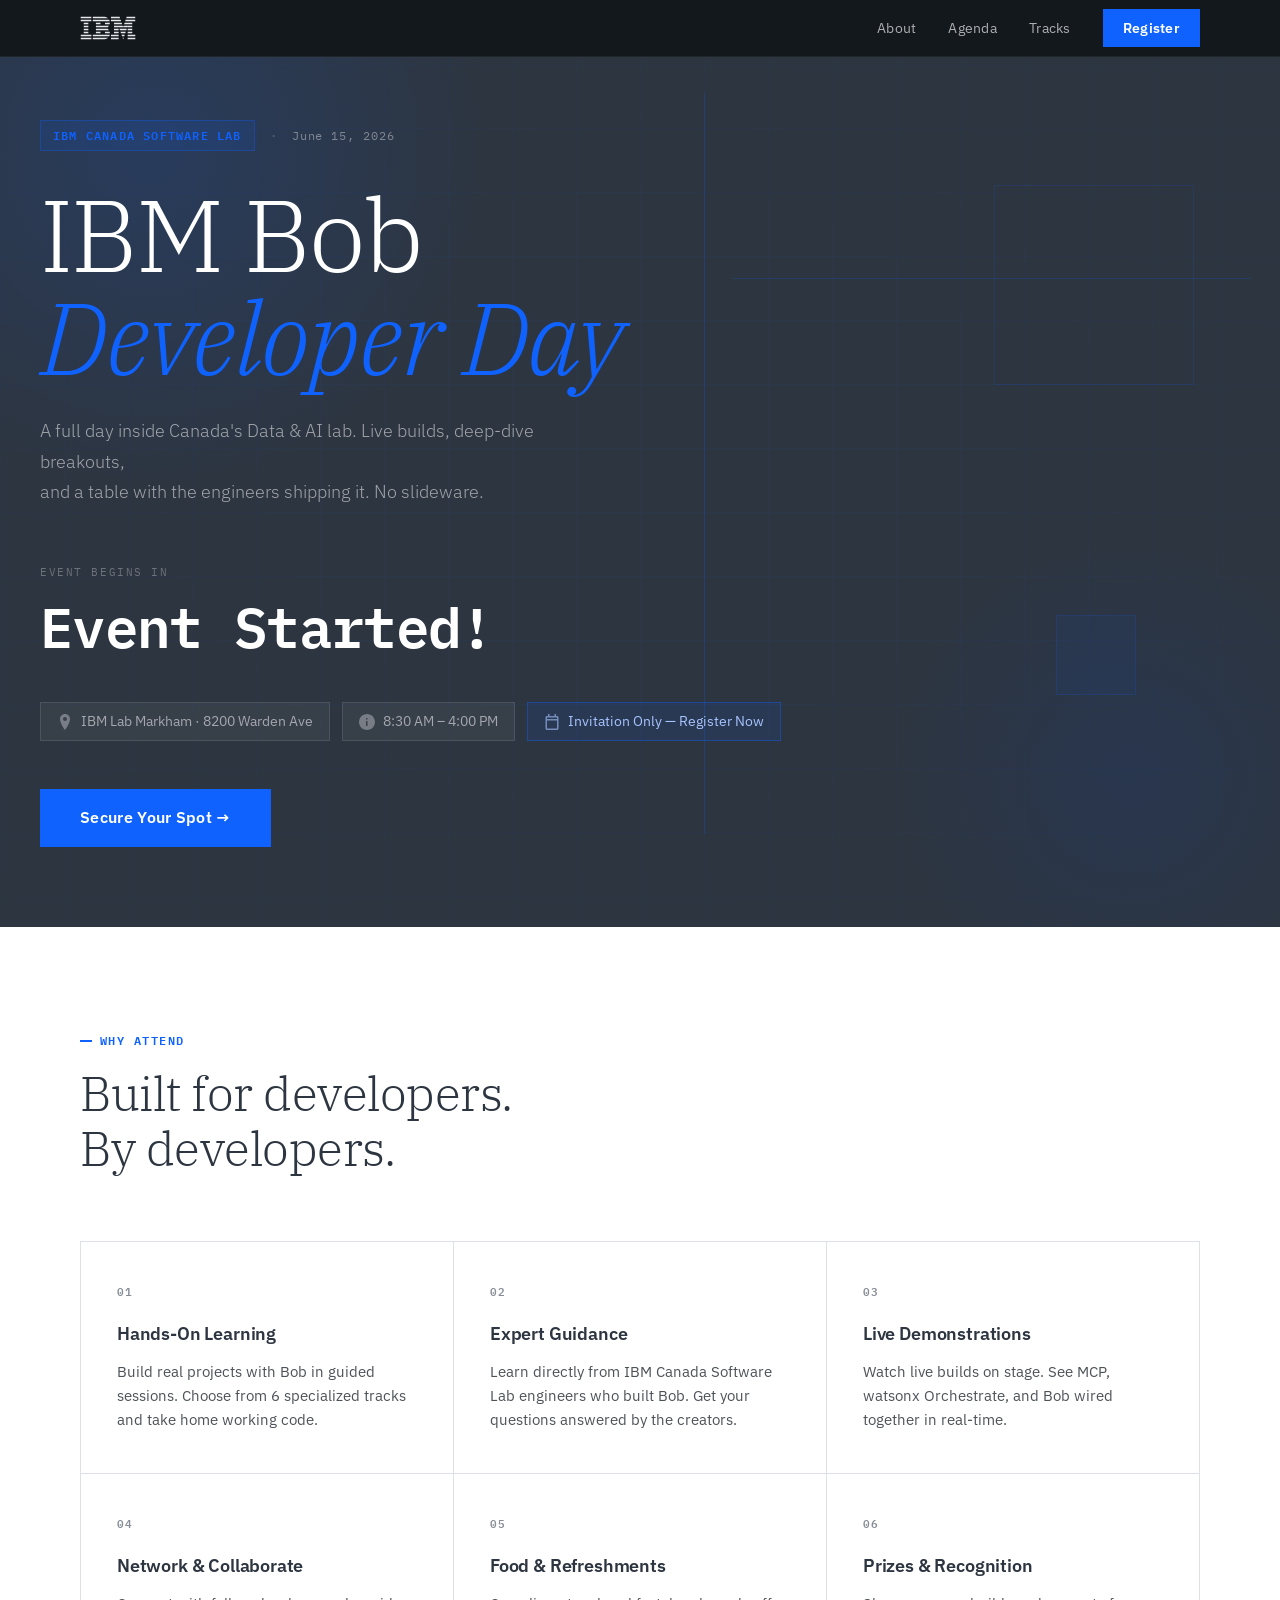
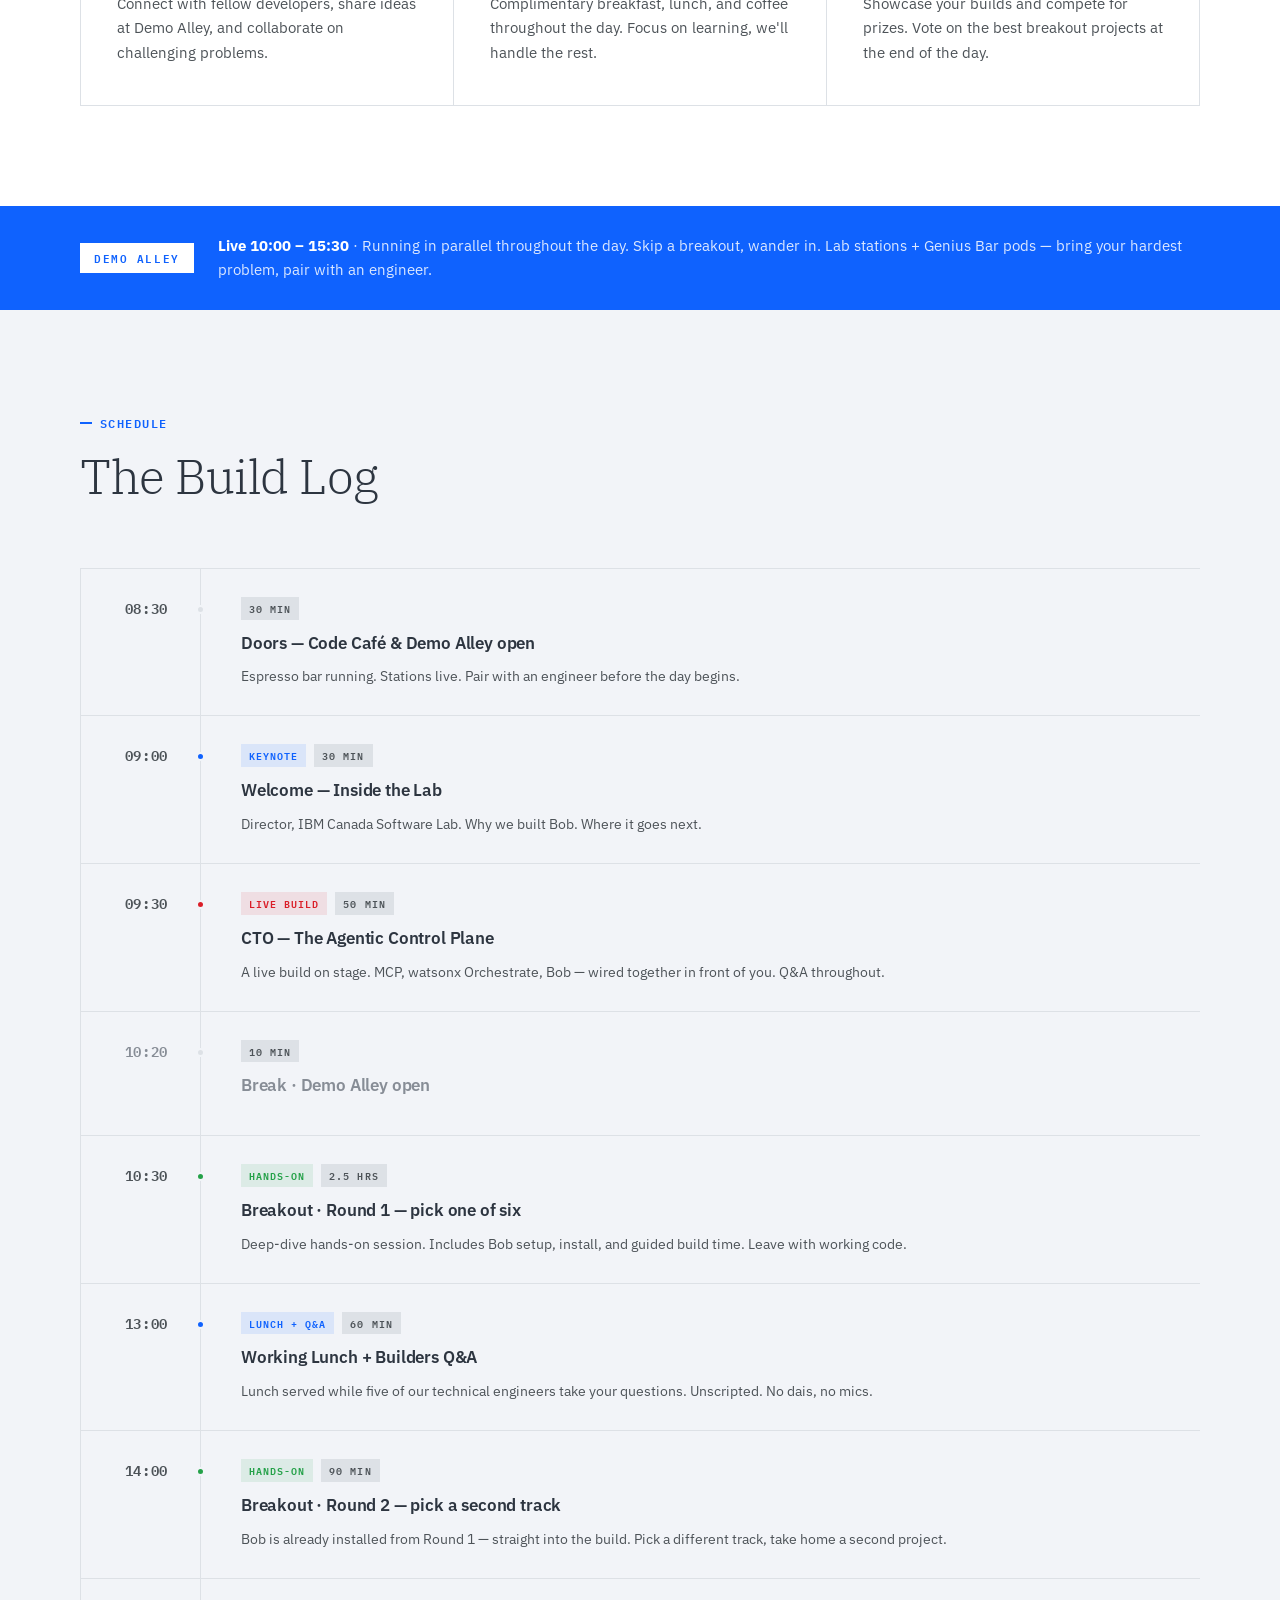
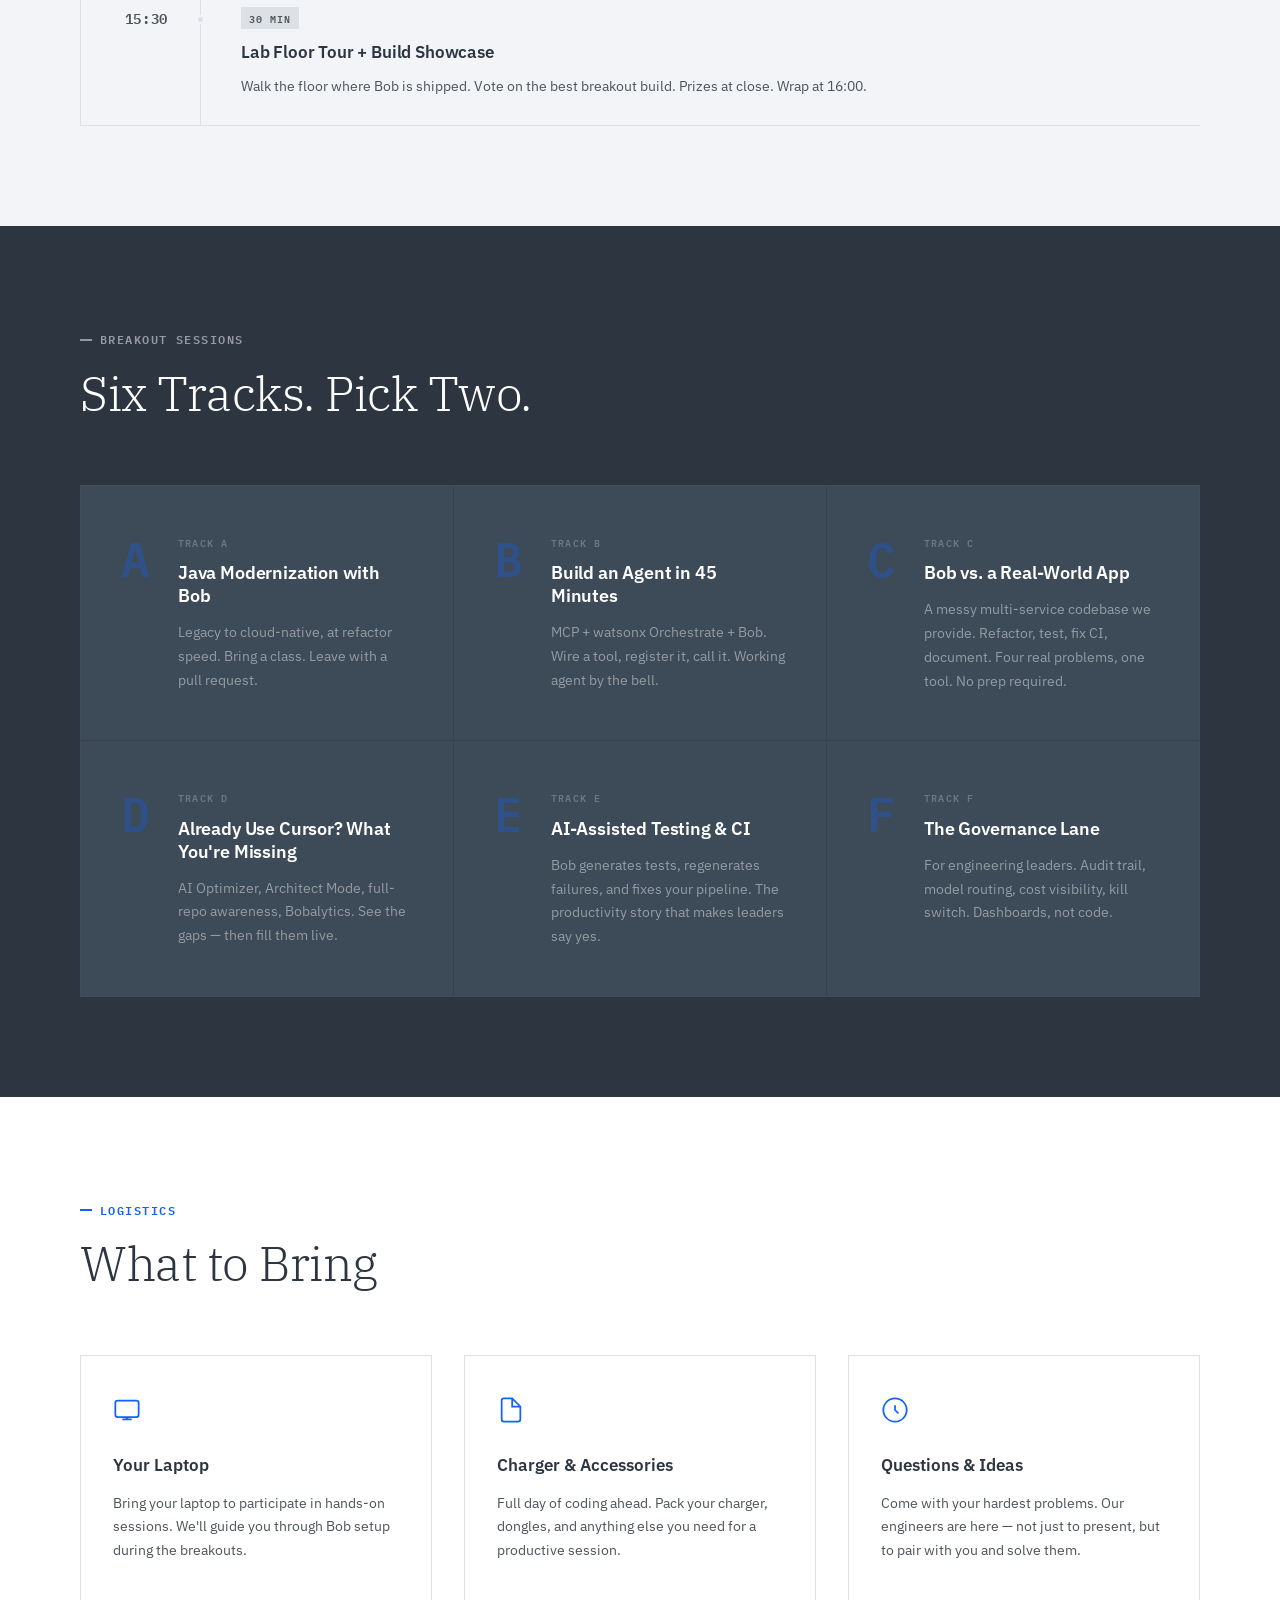
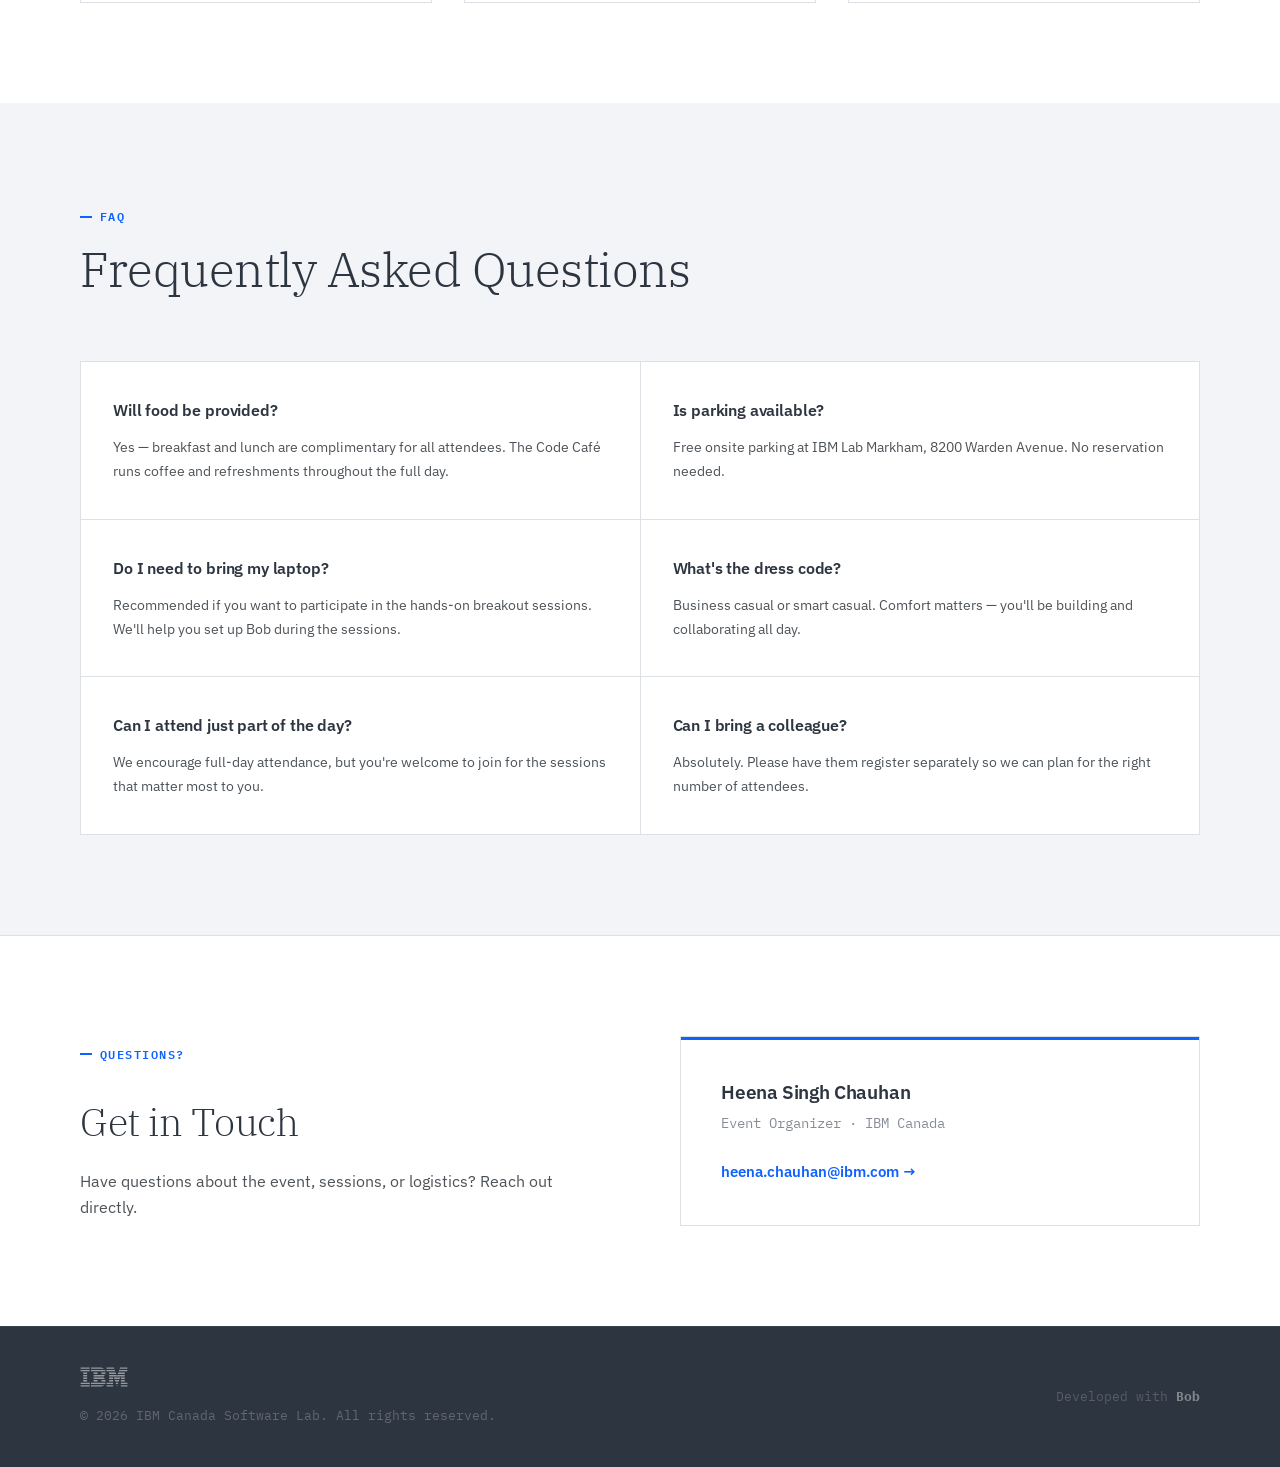
==== commit a51f92b0: "Add files via upload" ====
--- a/index.html
+++ b/index.html
@@ -13,7 +13,7 @@
 
     <!-- Sticky Register Button -->
     <div id="stickyRegister" class="sticky-register">
-        <a href="#register" class="btn-sticky">Register Now →</a>
+        <a href="register.html" class="btn-sticky">Register Now →</a>
     </div>
 
     <!-- Top Nav Bar -->
@@ -24,7 +24,7 @@
                 <a href="#about">About</a>
                 <a href="#agenda">Agenda</a>
                 <a href="#tracks">Tracks</a>
-                <a href="#register" class="nav-cta">Register</a>
+                <a href="register.html" class="nav-cta">Register</a>
             </div>
         </div>
     </nav>
@@ -46,7 +46,7 @@
                     <span class="hero-title-accent">Developer Day</span>
                 </h1>
 
-                <p class="hero-subtitle">A full day inside IBM Canada's Data &amp; AI lab. Live builds, deep-dive breakouts, and a table with the engineers shipping it. <br>No slides. Just Code.</p>
+                <p class="hero-subtitle">A full day inside Canada's Data &amp; AI lab. Live builds, deep-dive breakouts,<br>and a table with the engineers shipping it. No slideware.</p>
 
                 <!-- Countdown -->
                 <div class="countdown-block">
@@ -84,13 +84,13 @@
                         <svg width="16" height="16" viewBox="0 0 16 16" fill="none"><path d="M8 0C3.6 0 0 3.6 0 8s3.6 8 8 8 8-3.6 8-8-3.6-8-8-8zm.5 12H7V7h1.5v5zm0-6.5H7V4h1.5v1.5z" fill="currentColor"/></svg>
                         8:30 AM – 4:00 PM
                     </div>
-                    <a href="#register" class="meta-pill meta-pill-link">
+                    <a href="register.html" class="meta-pill meta-pill-link">
                         <svg width="16" height="16" viewBox="0 0 16 16" fill="none"><path d="M13 2h-1V0h-1.5v2h-5V0H4v2H3C2.2 2 1.5 2.7 1.5 3.5v11C1.5 15.3 2.2 16 3 16h10c.8 0 1.5-.7 1.5-1.5v-11C14.5 2.7 13.8 2 13 2zm0 12.5H3v-8h10v8zM3 5V3.5h10V5H3z" fill="currentColor"/></svg>
-                        Limited Seats - Register Now
+                        Invitation Only — Register Now
                     </a>
                 </div>
 
-                <a href="#register" class="btn-hero">Secure Your Spot →</a>
+                <a href="register.html" class="btn-hero">Secure Your Spot →</a>
             </div>
 
             <!-- Hero decoration -->
@@ -395,41 +395,10 @@
                 </div>
             </section>
 
-            <!-- REGISTRATION -->
-            <section id="register" class="section-register">
-                <div class="section-inner">
-                    <div class="register-card">
-                        <div class="register-left">
-                            <span class="section-kicker section-kicker-light">Registration</span>
-                            <h2>Reserve Your Spot</h2>
-                            <p>Secure your place at IBM Bob Developer Day. Seats are limited — early registration is encouraged.</p>
-                            <ul class="register-perks">
-                                <li>Full-day access to all sessions</li>
-                                <li>Complimentary breakfast &amp; lunch</li>
-                                <li>Hands-on breakout materials</li>
-                                <li>Access to Demo Alley &amp; Genius Bar</li>
-                            </ul>
-                            <div class="register-secure">
-                                <svg width="14" height="14" viewBox="0 0 16 16" fill="currentColor"><path d="M8 0C5.2 0 2.9 2.3 2.9 5v1.1H1.5C.7 6.1 0 6.8 0 7.6v6.9C0 15.3.7 16 1.5 16h13c.8 0 1.5-.7 1.5-1.5V7.6c0-.8-.7-1.5-1.5-1.5h-1.4V5C13.1 2.3 10.8 0 8 0zm0 1.5c1.9 0 3.5 1.6 3.5 3.5v1.1H4.5V5C4.5 3.1 6.1 1.5 8 1.5z"/></svg>
-                                Your information is secure and used only for this event.
-                            </div>
-                        </div>
-                        <div class="register-right">
-                            <iframe class="airtable-embed"
-                                    src="https://airtable.com/embed/appYo5AO9TQs8hWMN/shrfKEt4EBQ4R2yKo"
-                                    frameborder="0"
-                                    onmousewheel=""
-                                    width="100%"
-                                    height="750"
-                                    style="background: transparent; border: none;">
-                            </iframe>
-                        </div>
-                    </div>
-                </div>
-            </section>
+
 
             <!-- CONTACT -->
-            <section class="section-contact">
+            <section class="section-contact" id="faq">
                 <div class="section-inner">
                     <div class="contact-block">
                         <div class="contact-left">
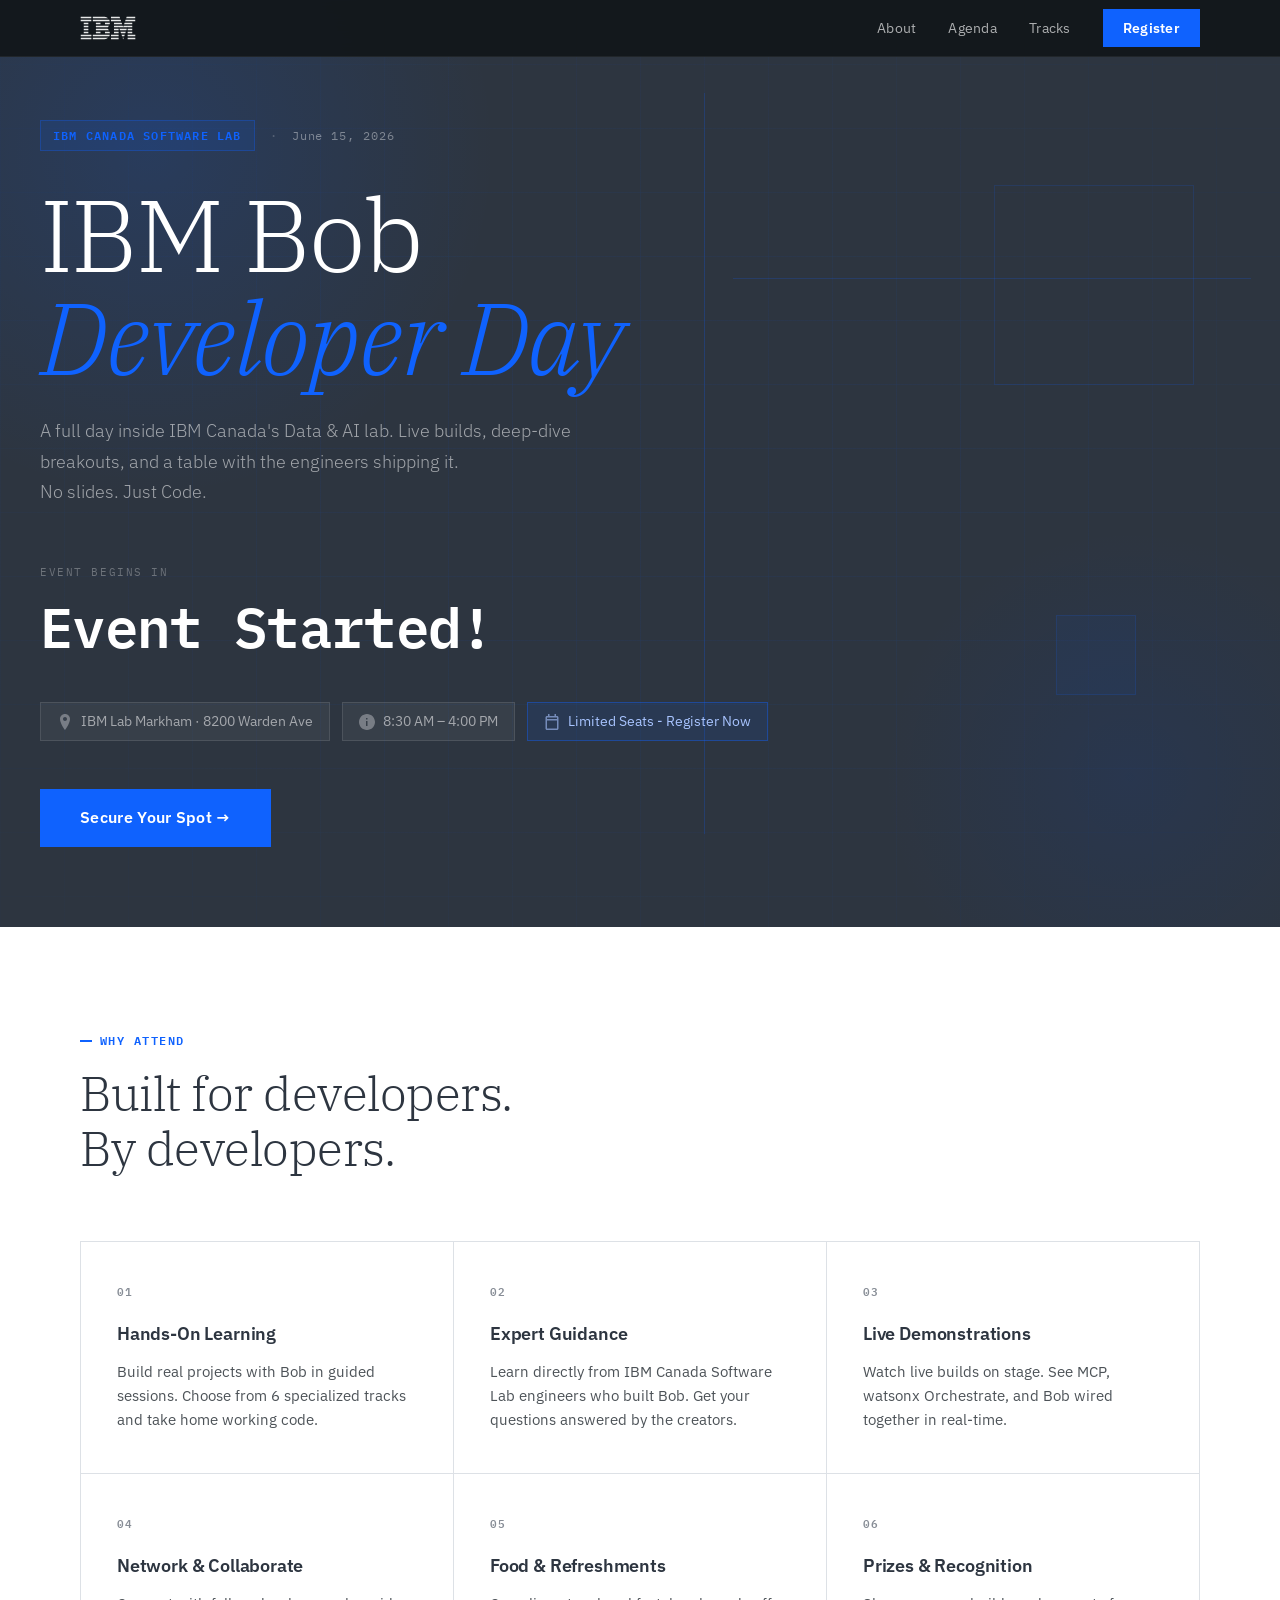
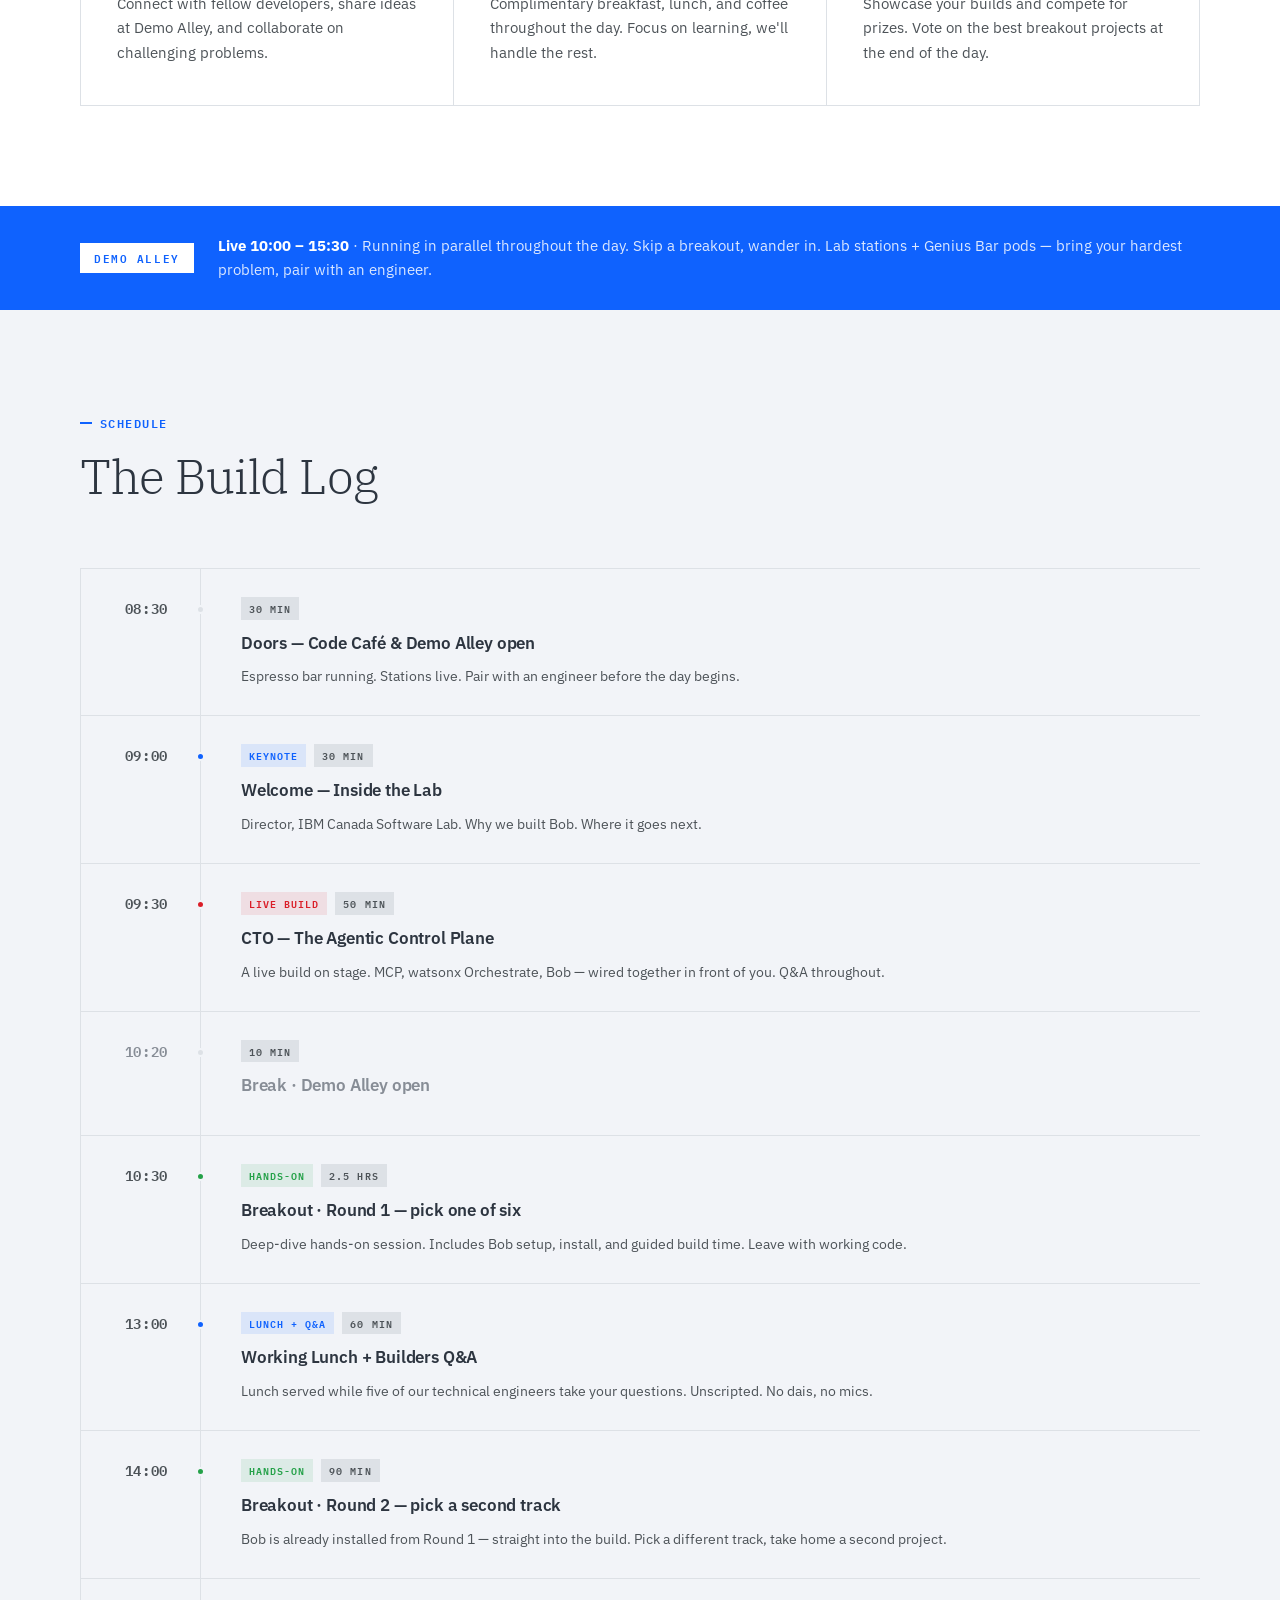
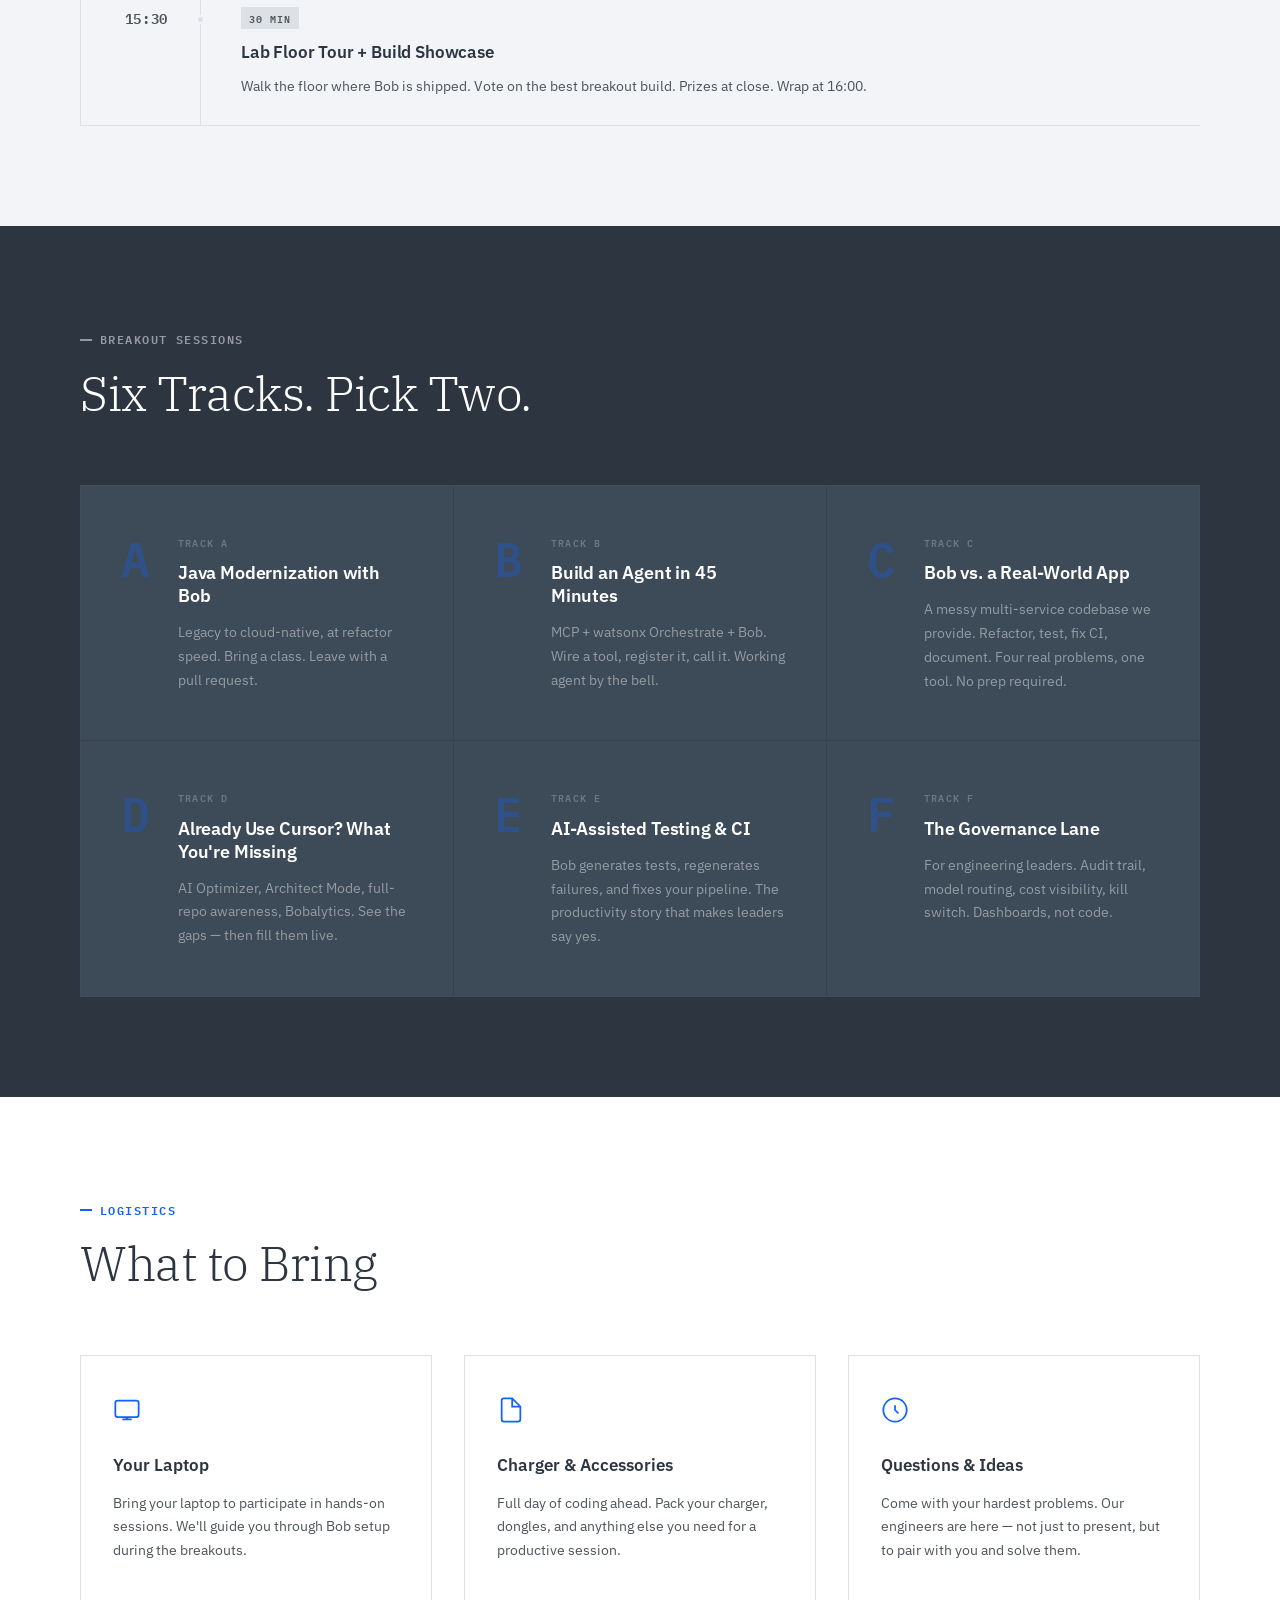
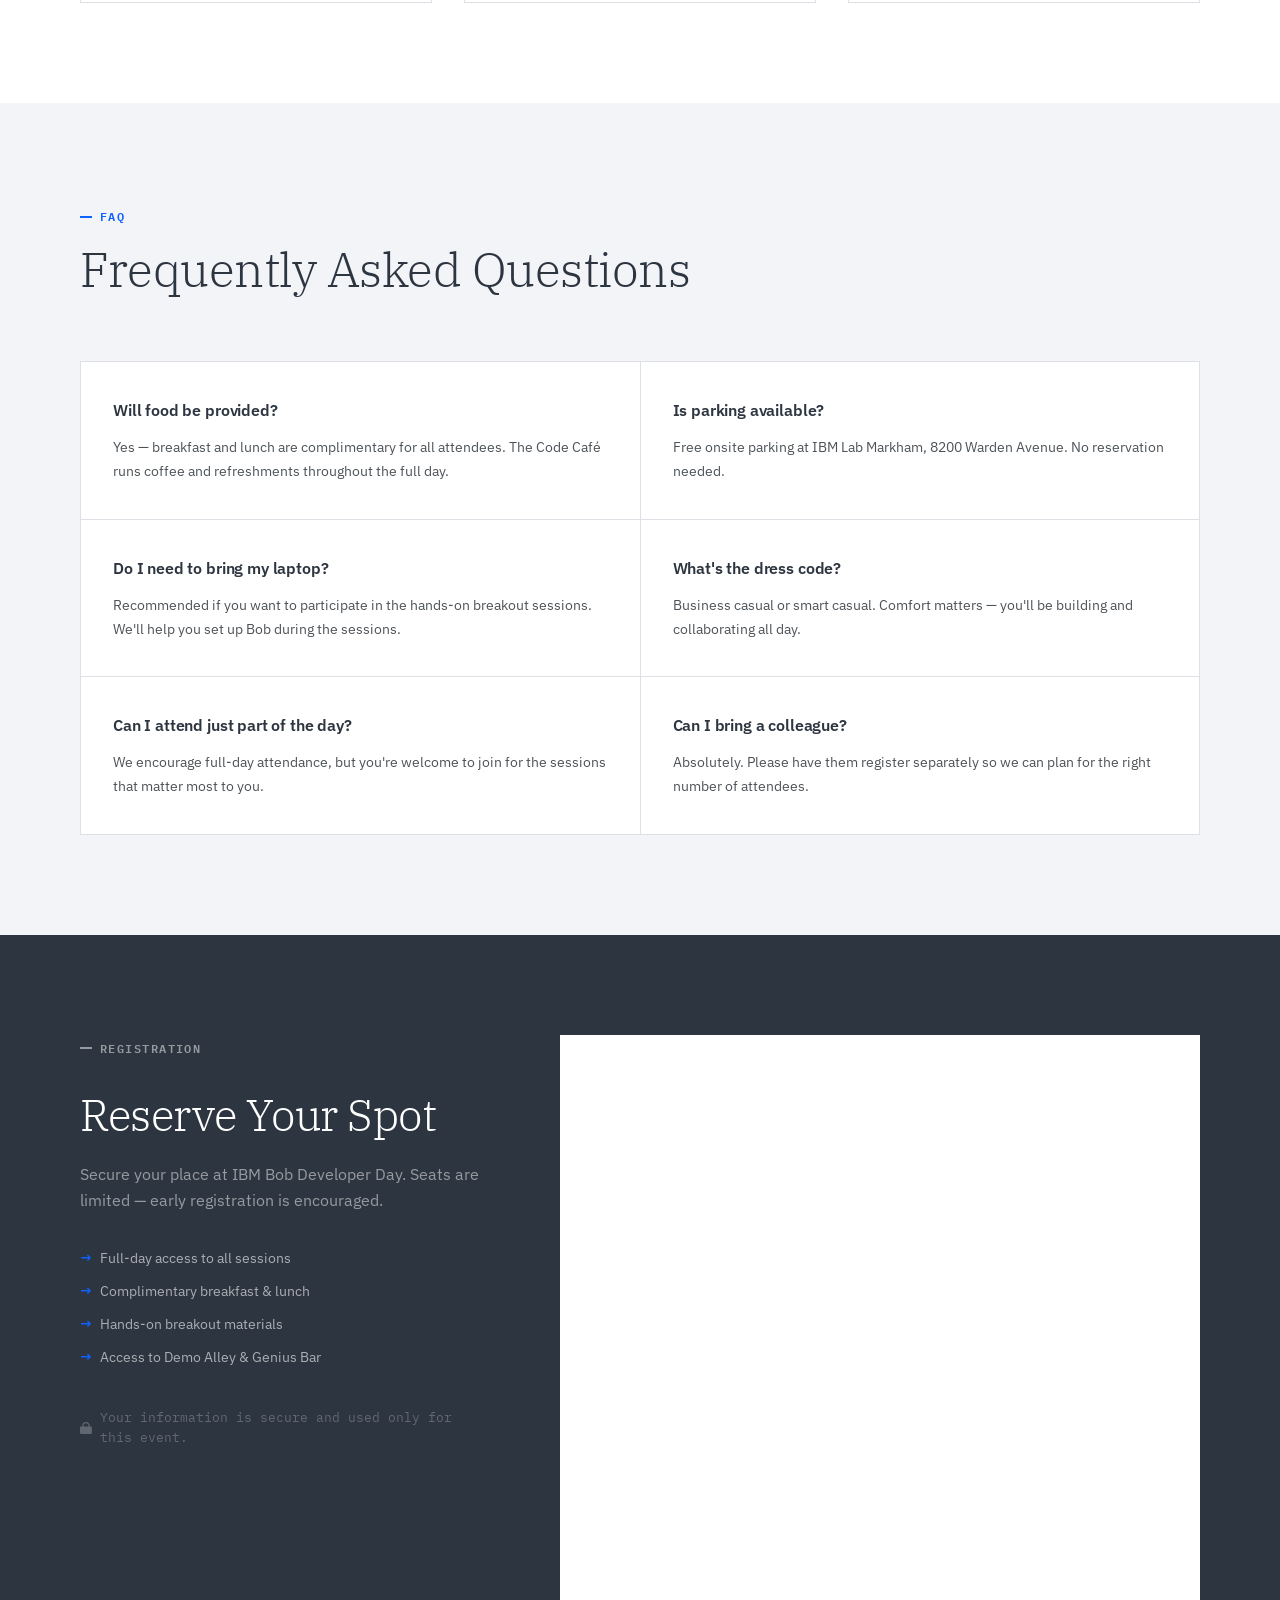
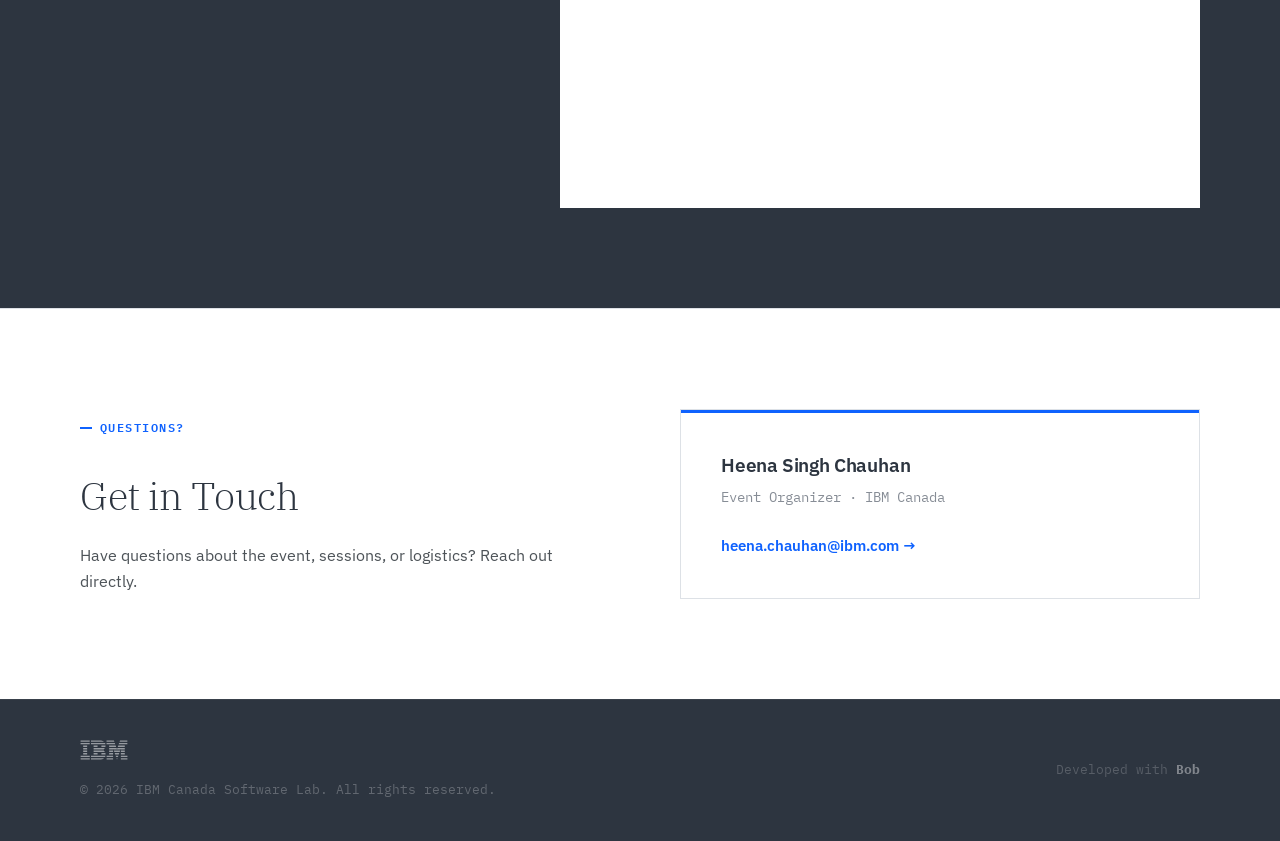
==== commit 44445467: "Add files via upload" ====
--- a/index.html
+++ b/index.html
@@ -13,7 +13,7 @@
 
     <!-- Sticky Register Button -->
     <div id="stickyRegister" class="sticky-register">
-        <a href="register.html" class="btn-sticky">Register Now →</a>
+        <a href="#register" class="btn-sticky">Register Now →</a>
     </div>
 
     <!-- Top Nav Bar -->
@@ -24,7 +24,7 @@
                 <a href="#about">About</a>
                 <a href="#agenda">Agenda</a>
                 <a href="#tracks">Tracks</a>
-                <a href="register.html" class="nav-cta">Register</a>
+                <a href="#register" class="nav-cta">Register</a>
             </div>
         </div>
     </nav>
@@ -46,7 +46,7 @@
                     <span class="hero-title-accent">Developer Day</span>
                 </h1>
 
-                <p class="hero-subtitle">A full day inside Canada's Data &amp; AI lab. Live builds, deep-dive breakouts,<br>and a table with the engineers shipping it. No slideware.</p>
+                <p class="hero-subtitle">A full day inside IBM Canada's Data &amp; AI lab. Live builds, deep-dive breakouts, and a table with the engineers shipping it. <br>No slides. Just Code.</p>
 
                 <!-- Countdown -->
                 <div class="countdown-block">
@@ -84,13 +84,13 @@
                         <svg width="16" height="16" viewBox="0 0 16 16" fill="none"><path d="M8 0C3.6 0 0 3.6 0 8s3.6 8 8 8 8-3.6 8-8-3.6-8-8-8zm.5 12H7V7h1.5v5zm0-6.5H7V4h1.5v1.5z" fill="currentColor"/></svg>
                         8:30 AM – 4:00 PM
                     </div>
-                    <a href="register.html" class="meta-pill meta-pill-link">
+                    <a href="#register" class="meta-pill meta-pill-link">
                         <svg width="16" height="16" viewBox="0 0 16 16" fill="none"><path d="M13 2h-1V0h-1.5v2h-5V0H4v2H3C2.2 2 1.5 2.7 1.5 3.5v11C1.5 15.3 2.2 16 3 16h10c.8 0 1.5-.7 1.5-1.5v-11C14.5 2.7 13.8 2 13 2zm0 12.5H3v-8h10v8zM3 5V3.5h10V5H3z" fill="currentColor"/></svg>
-                        Invitation Only — Register Now
+                        Limited Seats - Register Now
                     </a>
                 </div>
 
-                <a href="register.html" class="btn-hero">Secure Your Spot →</a>
+                <a href="#register" class="btn-hero">Secure Your Spot →</a>
             </div>
 
             <!-- Hero decoration -->
@@ -395,10 +395,41 @@
                 </div>
             </section>
 
-
+            <!-- REGISTRATION -->
+            <section id="register" class="section-register">
+                <div class="section-inner">
+                    <div class="register-card">
+                        <div class="register-left">
+                            <span class="section-kicker section-kicker-light">Registration</span>
+                            <h2>Reserve Your Spot</h2>
+                            <p>Secure your place at IBM Bob Developer Day. Seats are limited — early registration is encouraged.</p>
+                            <ul class="register-perks">
+                                <li>Full-day access to all sessions</li>
+                                <li>Complimentary breakfast &amp; lunch</li>
+                                <li>Hands-on breakout materials</li>
+                                <li>Access to Demo Alley &amp; Genius Bar</li>
+                            </ul>
+                            <div class="register-secure">
+                                <svg width="14" height="14" viewBox="0 0 16 16" fill="currentColor"><path d="M8 0C5.2 0 2.9 2.3 2.9 5v1.1H1.5C.7 6.1 0 6.8 0 7.6v6.9C0 15.3.7 16 1.5 16h13c.8 0 1.5-.7 1.5-1.5V7.6c0-.8-.7-1.5-1.5-1.5h-1.4V5C13.1 2.3 10.8 0 8 0zm0 1.5c1.9 0 3.5 1.6 3.5 3.5v1.1H4.5V5C4.5 3.1 6.1 1.5 8 1.5z"/></svg>
+                                Your information is secure and used only for this event.
+                            </div>
+                        </div>
+                        <div class="register-right">
+                            <iframe class="airtable-embed"
+                                    src="https://airtable.com/embed/appYo5AO9TQs8hWMN/shrfKEt4EBQ4R2yKo"
+                                    frameborder="0"
+                                    onmousewheel=""
+                                    width="100%"
+                                    height="750"
+                                    style="background: transparent; border: none;">
+                            </iframe>
+                        </div>
+                    </div>
+                </div>
+            </section>
 
             <!-- CONTACT -->
-            <section class="section-contact" id="faq">
+            <section class="section-contact">
                 <div class="section-inner">
                     <div class="contact-block">
                         <div class="contact-left">
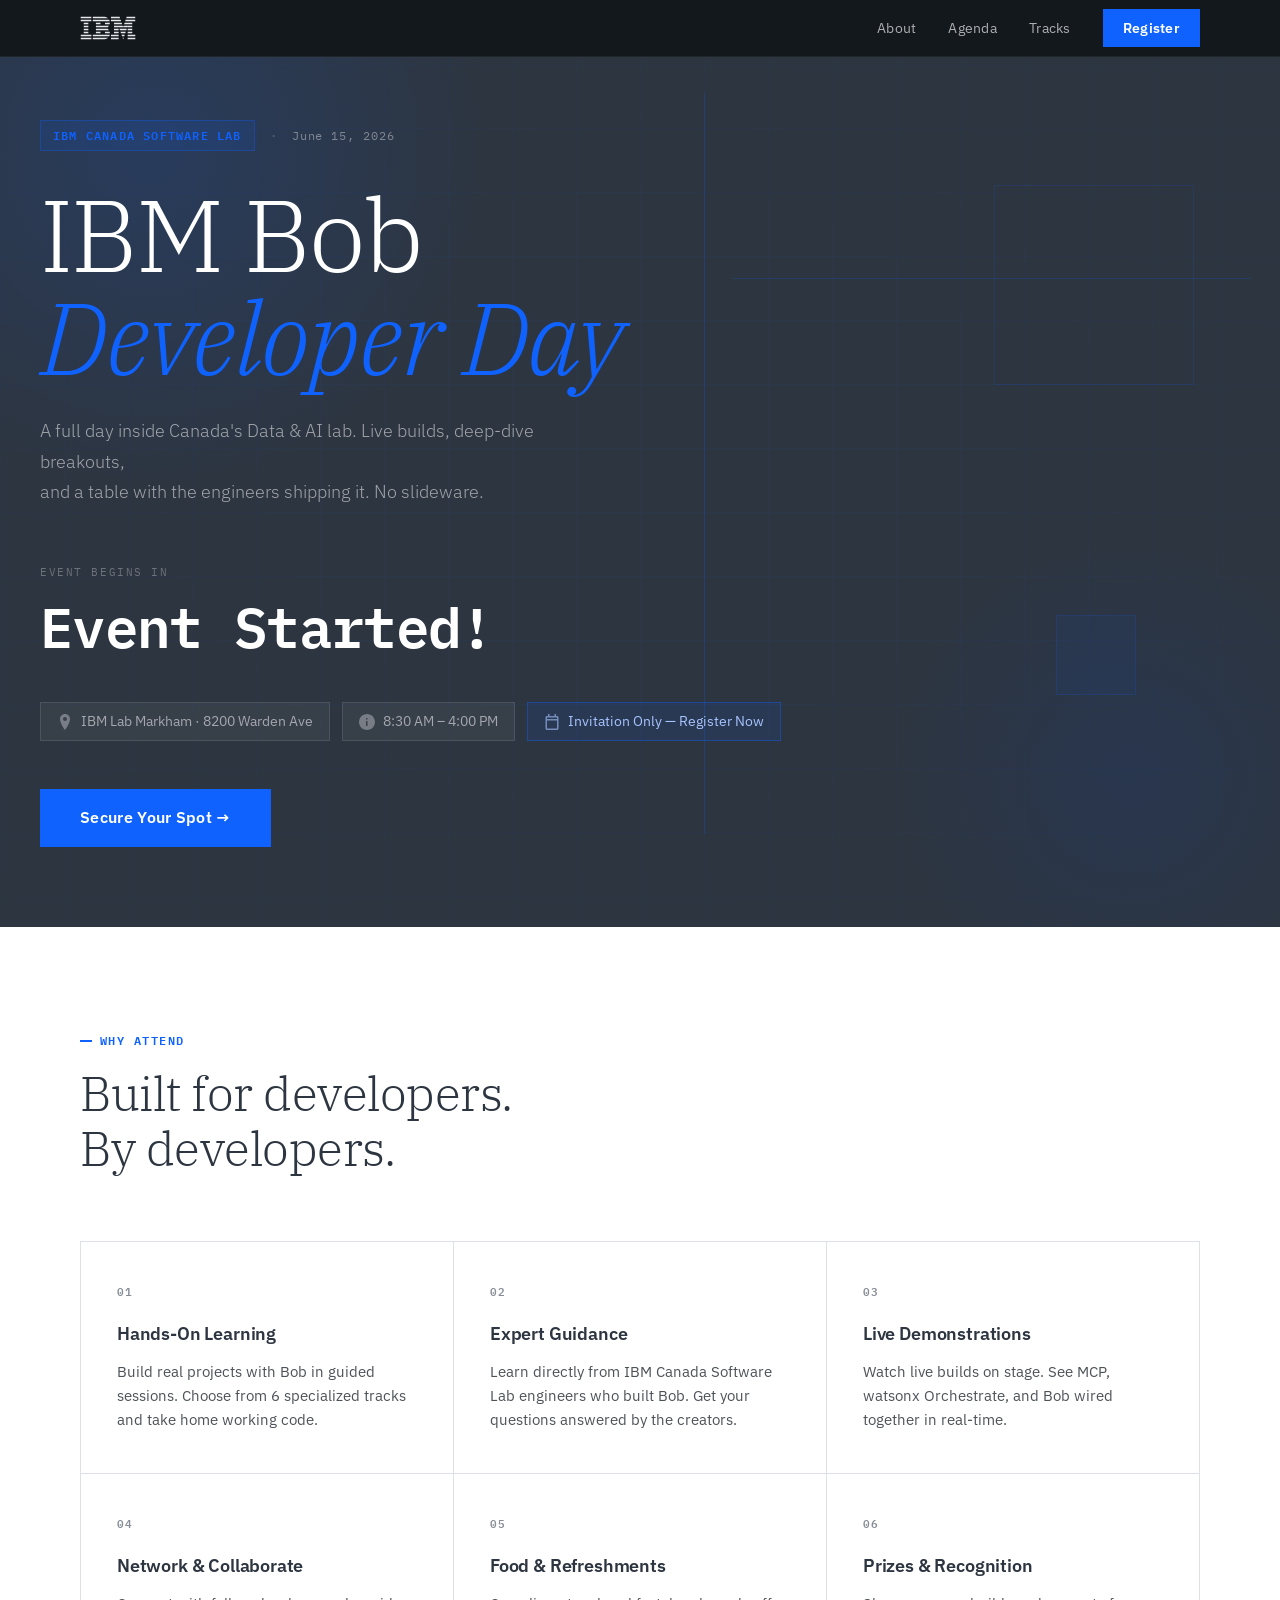
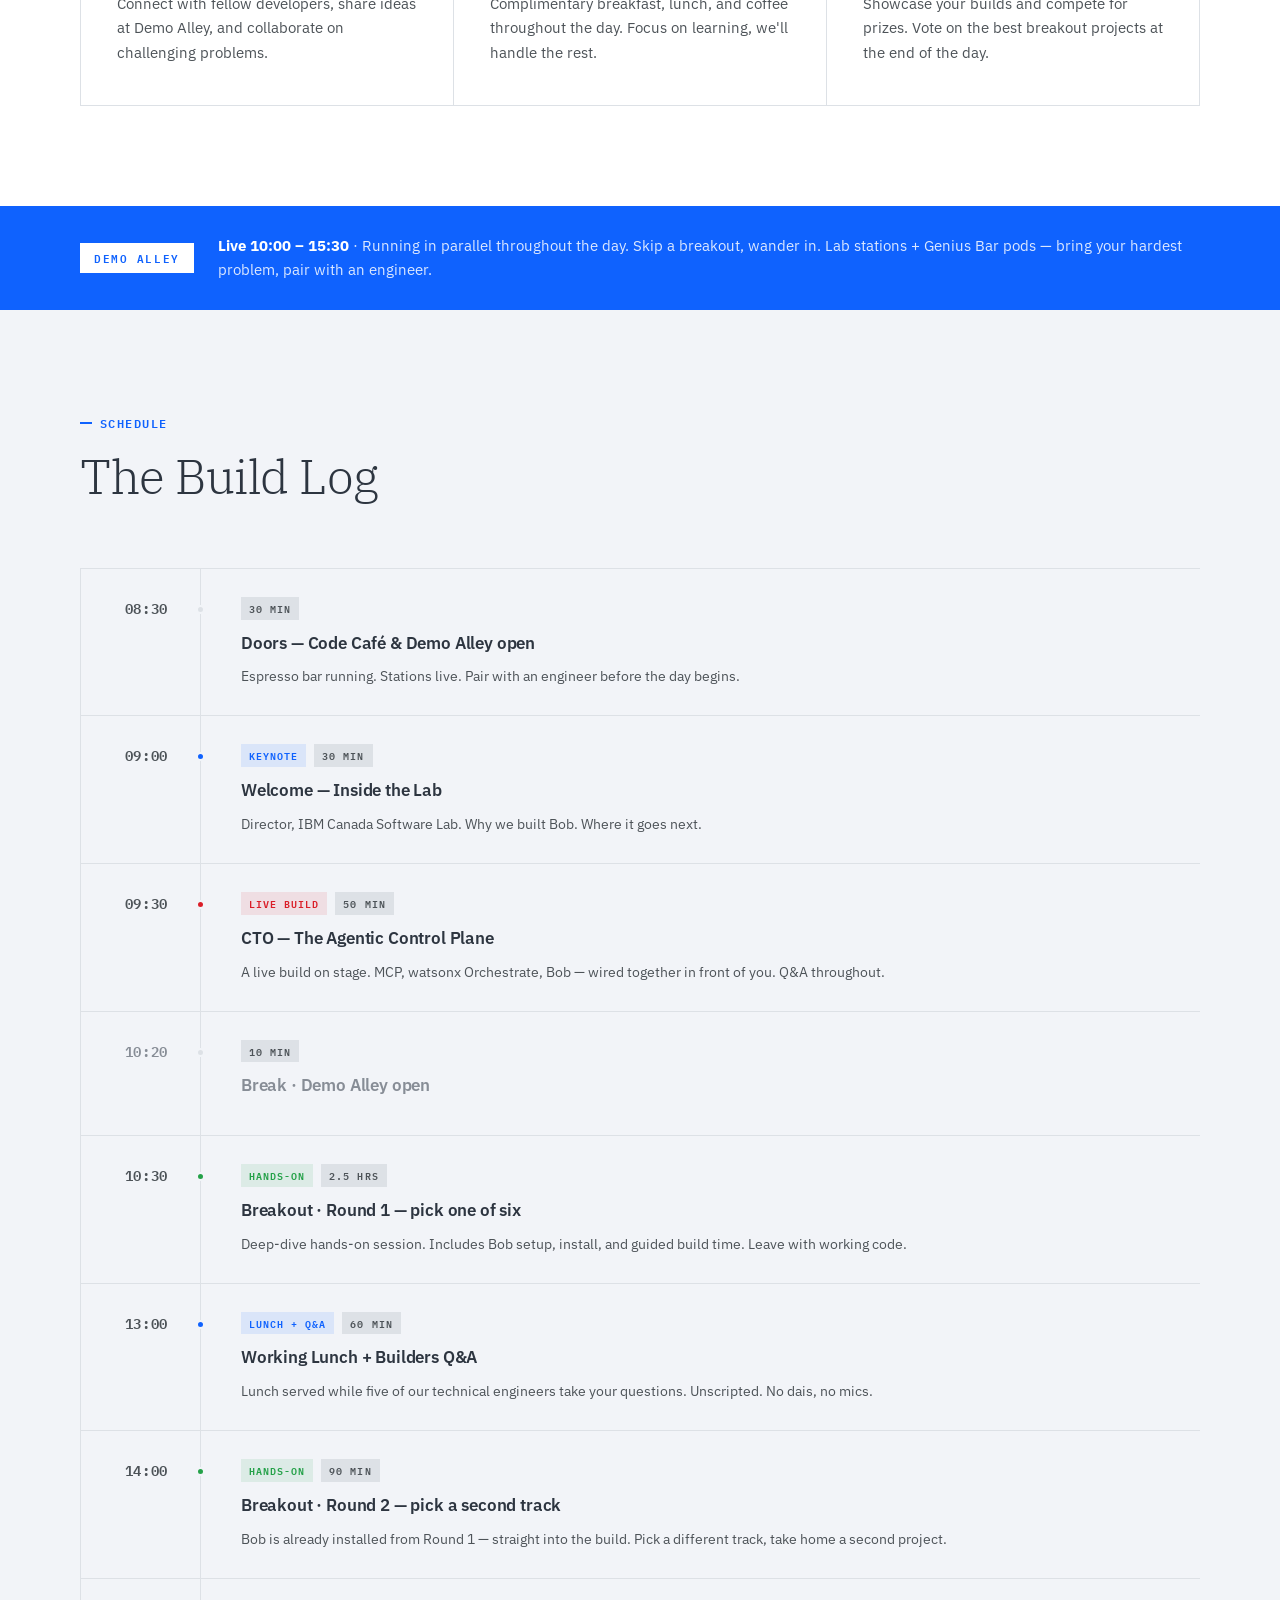
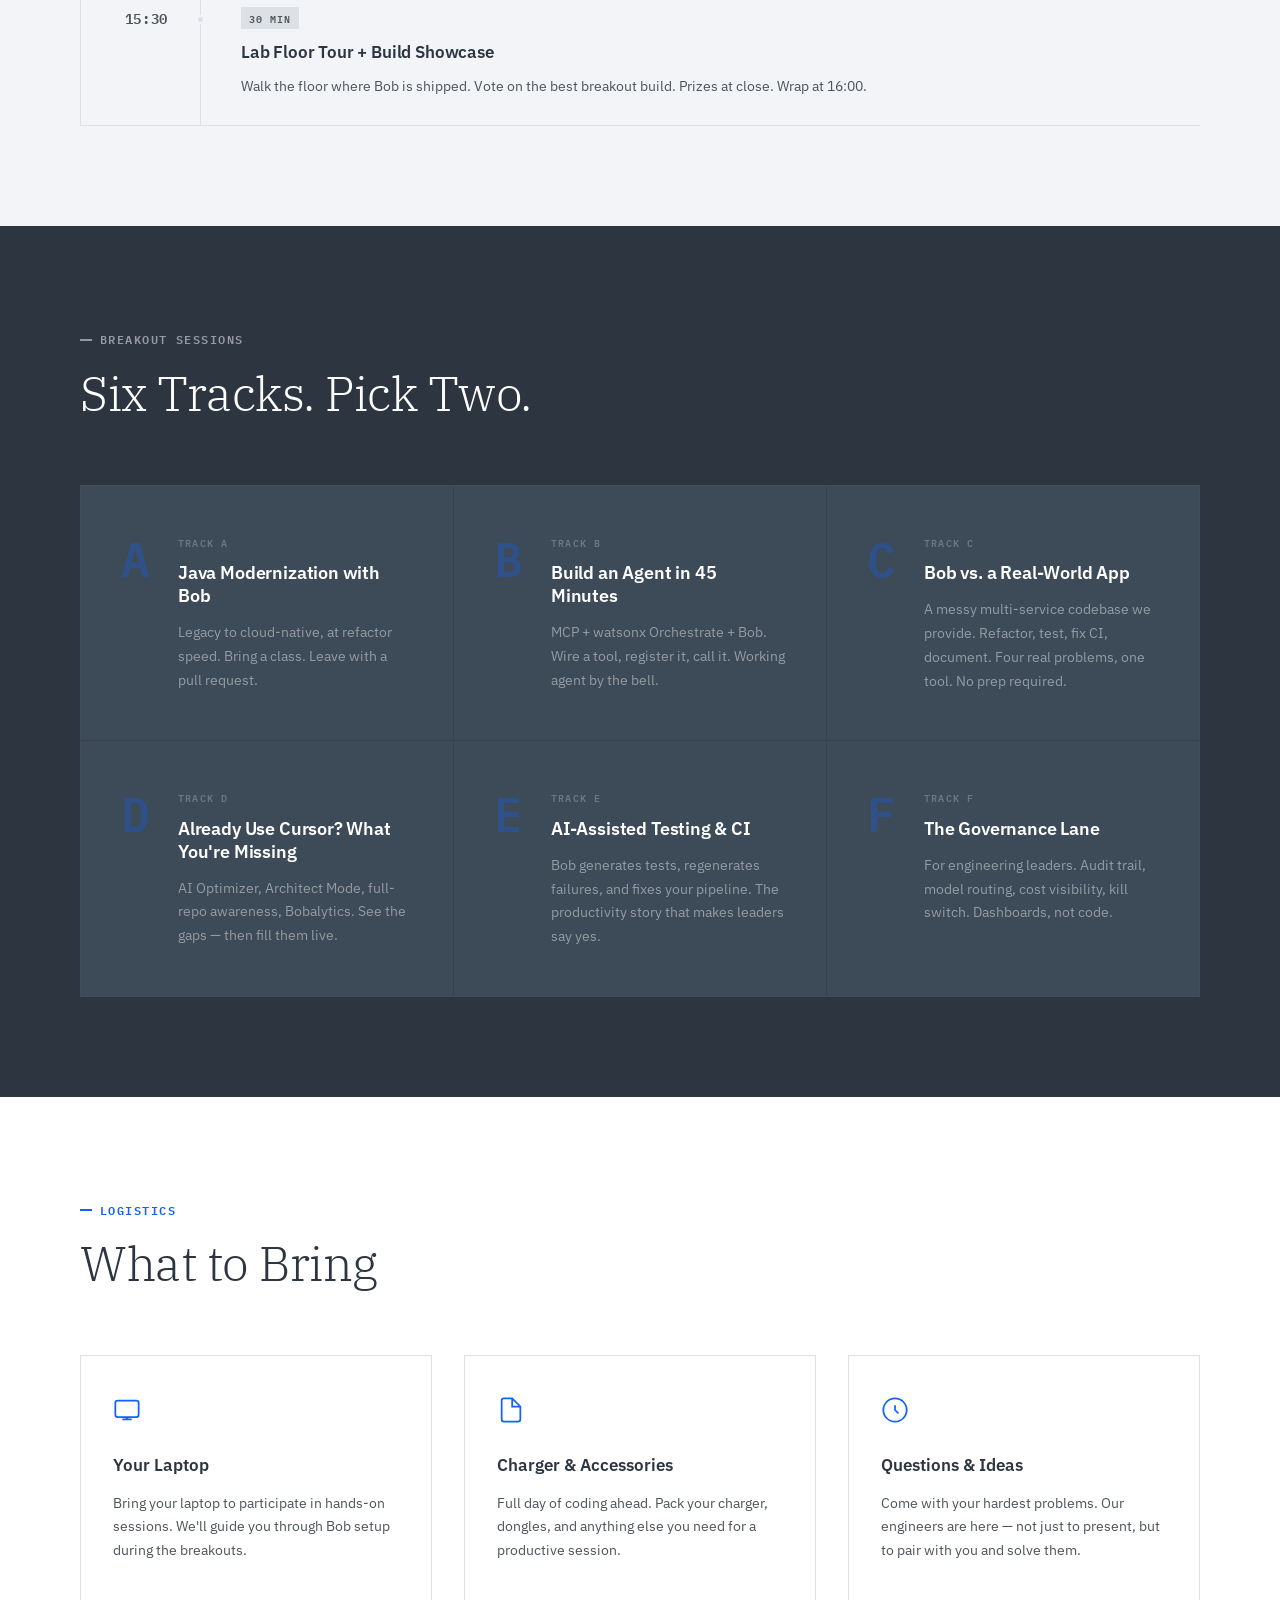
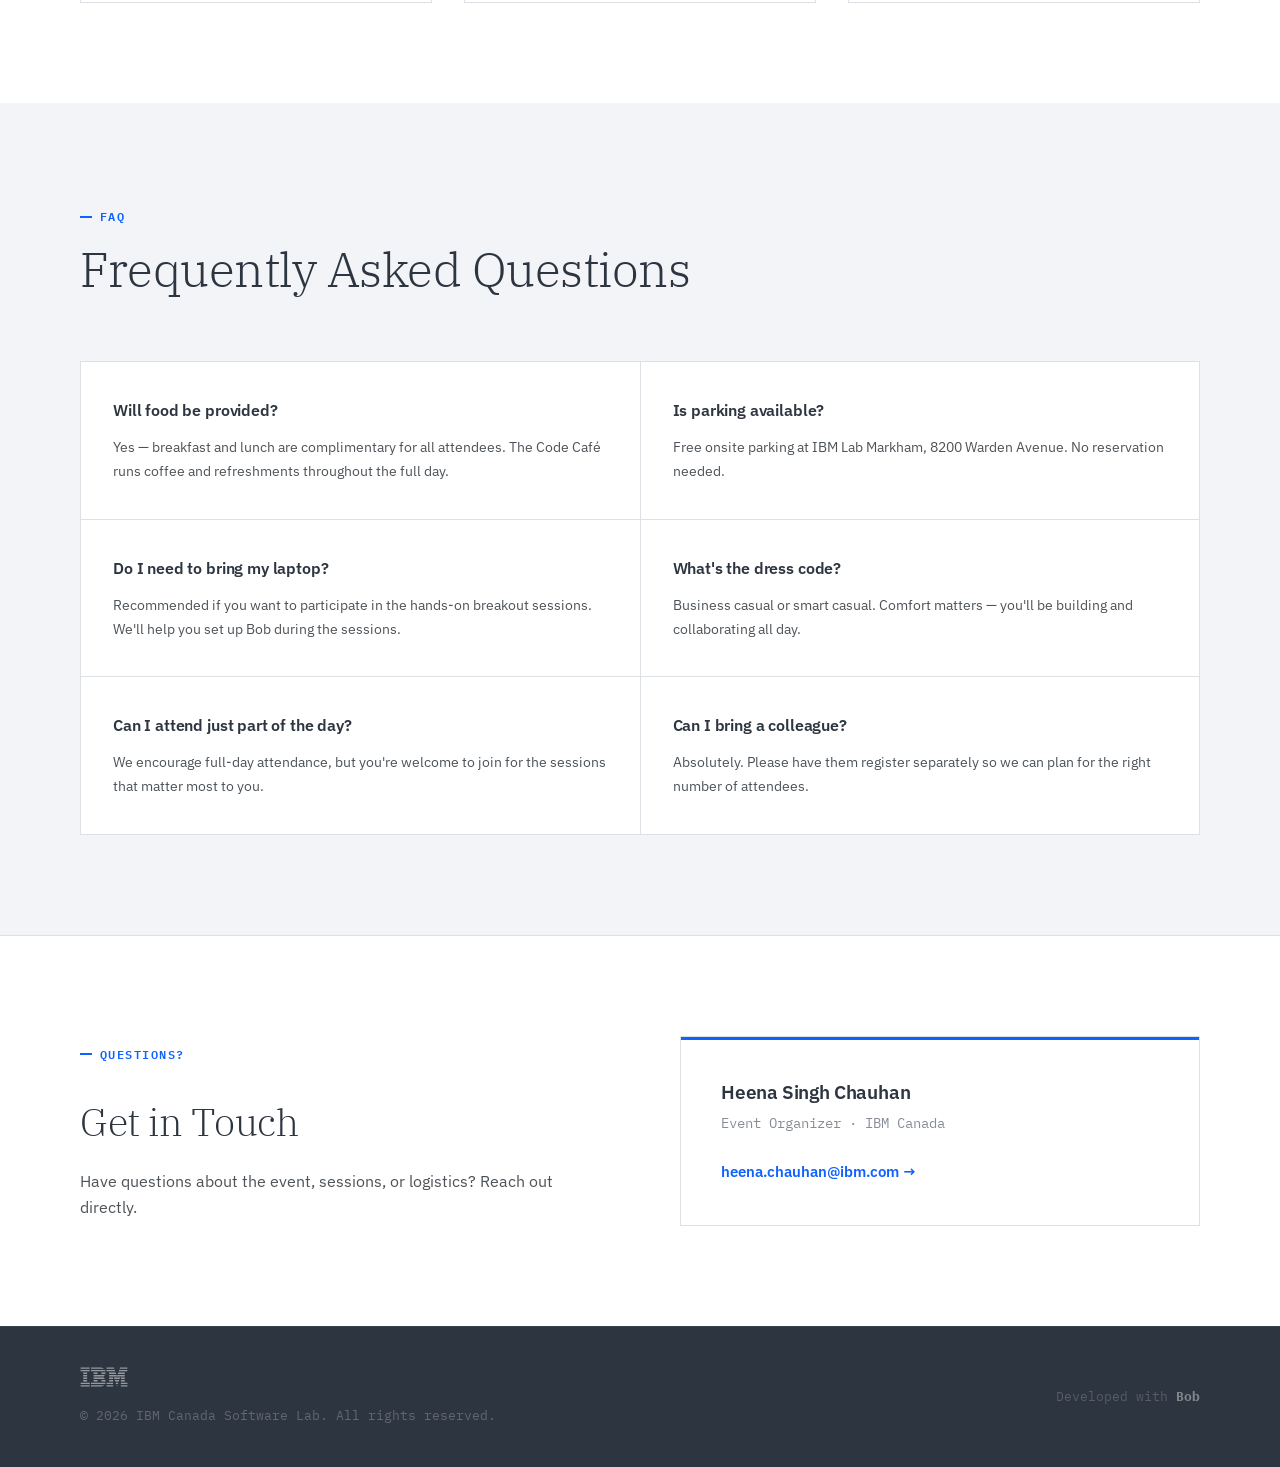
==== commit abe691e9: "Add files via upload" ====
--- a/index.html
+++ b/index.html
@@ -13,7 +13,7 @@
 
     <!-- Sticky Register Button -->
     <div id="stickyRegister" class="sticky-register">
-        <a href="#register" class="btn-sticky">Register Now →</a>
+        <a href="register.html" class="btn-sticky">Register Now →</a>
     </div>
 
     <!-- Top Nav Bar -->
@@ -24,7 +24,7 @@
                 <a href="#about">About</a>
                 <a href="#agenda">Agenda</a>
                 <a href="#tracks">Tracks</a>
-                <a href="#register" class="nav-cta">Register</a>
+                <a href="register.html" class="nav-cta">Register</a>
             </div>
         </div>
     </nav>
@@ -46,7 +46,7 @@
                     <span class="hero-title-accent">Developer Day</span>
                 </h1>
 
-                <p class="hero-subtitle">A full day inside IBM Canada's Data &amp; AI lab. Live builds, deep-dive breakouts, and a table with the engineers shipping it. <br>No slides. Just Code.</p>
+                <p class="hero-subtitle">A full day inside Canada's Data &amp; AI lab. Live builds, deep-dive breakouts,<br>and a table with the engineers shipping it. No slideware.</p>
 
                 <!-- Countdown -->
                 <div class="countdown-block">
@@ -84,13 +84,13 @@
                         <svg width="16" height="16" viewBox="0 0 16 16" fill="none"><path d="M8 0C3.6 0 0 3.6 0 8s3.6 8 8 8 8-3.6 8-8-3.6-8-8-8zm.5 12H7V7h1.5v5zm0-6.5H7V4h1.5v1.5z" fill="currentColor"/></svg>
                         8:30 AM – 4:00 PM
                     </div>
-                    <a href="#register" class="meta-pill meta-pill-link">
+                    <a href="register.html" class="meta-pill meta-pill-link">
                         <svg width="16" height="16" viewBox="0 0 16 16" fill="none"><path d="M13 2h-1V0h-1.5v2h-5V0H4v2H3C2.2 2 1.5 2.7 1.5 3.5v11C1.5 15.3 2.2 16 3 16h10c.8 0 1.5-.7 1.5-1.5v-11C14.5 2.7 13.8 2 13 2zm0 12.5H3v-8h10v8zM3 5V3.5h10V5H3z" fill="currentColor"/></svg>
-                        Limited Seats - Register Now
+                        Invitation Only — Register Now
                     </a>
                 </div>
 
-                <a href="#register" class="btn-hero">Secure Your Spot →</a>
+                <a href="register.html" class="btn-hero">Secure Your Spot →</a>
             </div>
 
             <!-- Hero decoration -->
@@ -395,41 +395,10 @@
                 </div>
             </section>
 
-            <!-- REGISTRATION -->
-            <section id="register" class="section-register">
-                <div class="section-inner">
-                    <div class="register-card">
-                        <div class="register-left">
-                            <span class="section-kicker section-kicker-light">Registration</span>
-                            <h2>Reserve Your Spot</h2>
-                            <p>Secure your place at IBM Bob Developer Day. Seats are limited — early registration is encouraged.</p>
-                            <ul class="register-perks">
-                                <li>Full-day access to all sessions</li>
-                                <li>Complimentary breakfast &amp; lunch</li>
-                                <li>Hands-on breakout materials</li>
-                                <li>Access to Demo Alley &amp; Genius Bar</li>
-                            </ul>
-                            <div class="register-secure">
-                                <svg width="14" height="14" viewBox="0 0 16 16" fill="currentColor"><path d="M8 0C5.2 0 2.9 2.3 2.9 5v1.1H1.5C.7 6.1 0 6.8 0 7.6v6.9C0 15.3.7 16 1.5 16h13c.8 0 1.5-.7 1.5-1.5V7.6c0-.8-.7-1.5-1.5-1.5h-1.4V5C13.1 2.3 10.8 0 8 0zm0 1.5c1.9 0 3.5 1.6 3.5 3.5v1.1H4.5V5C4.5 3.1 6.1 1.5 8 1.5z"/></svg>
-                                Your information is secure and used only for this event.
-                            </div>
-                        </div>
-                        <div class="register-right">
-                            <iframe class="airtable-embed"
-                                    src="https://airtable.com/embed/appYo5AO9TQs8hWMN/shrfKEt4EBQ4R2yKo"
-                                    frameborder="0"
-                                    onmousewheel=""
-                                    width="100%"
-                                    height="750"
-                                    style="background: transparent; border: none;">
-                            </iframe>
-                        </div>
-                    </div>
-                </div>
-            </section>
+
 
             <!-- CONTACT -->
-            <section class="section-contact">
+            <section class="section-contact" id="faq">
                 <div class="section-inner">
                     <div class="contact-block">
                         <div class="contact-left">
